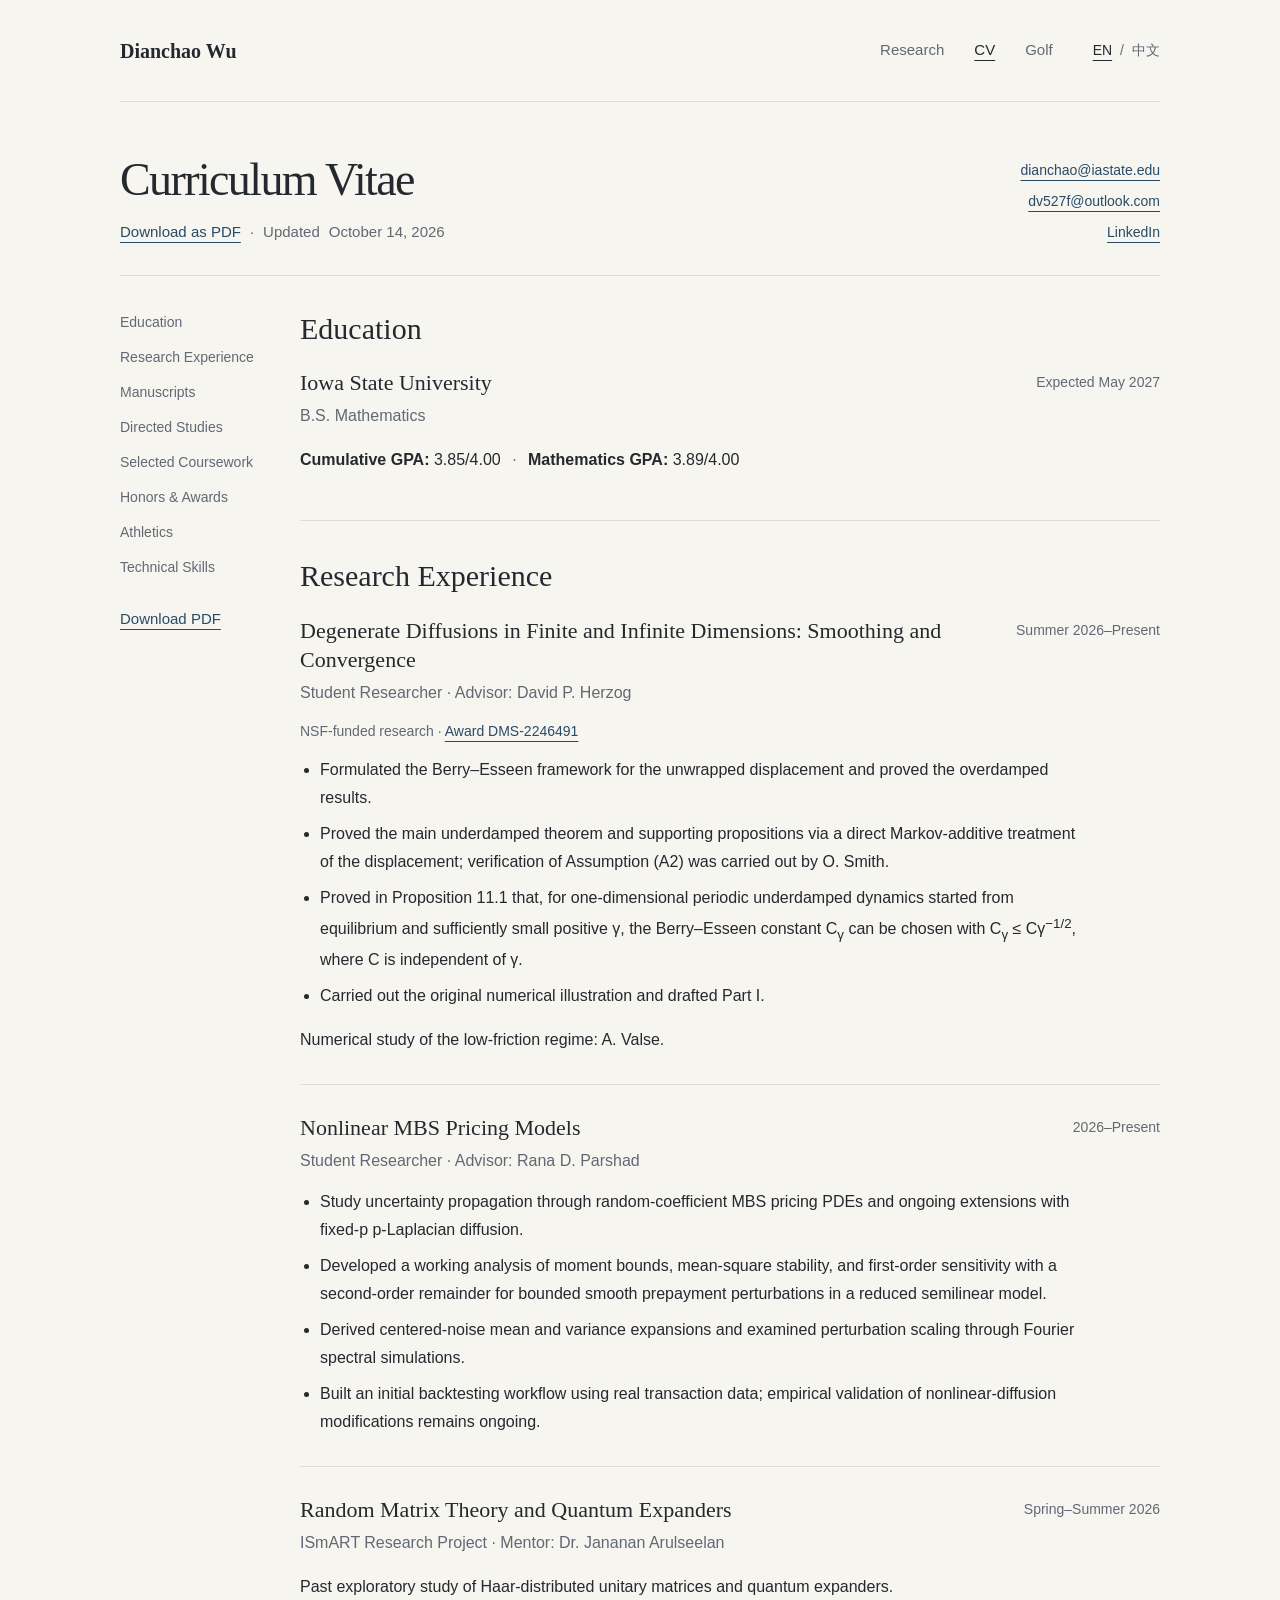
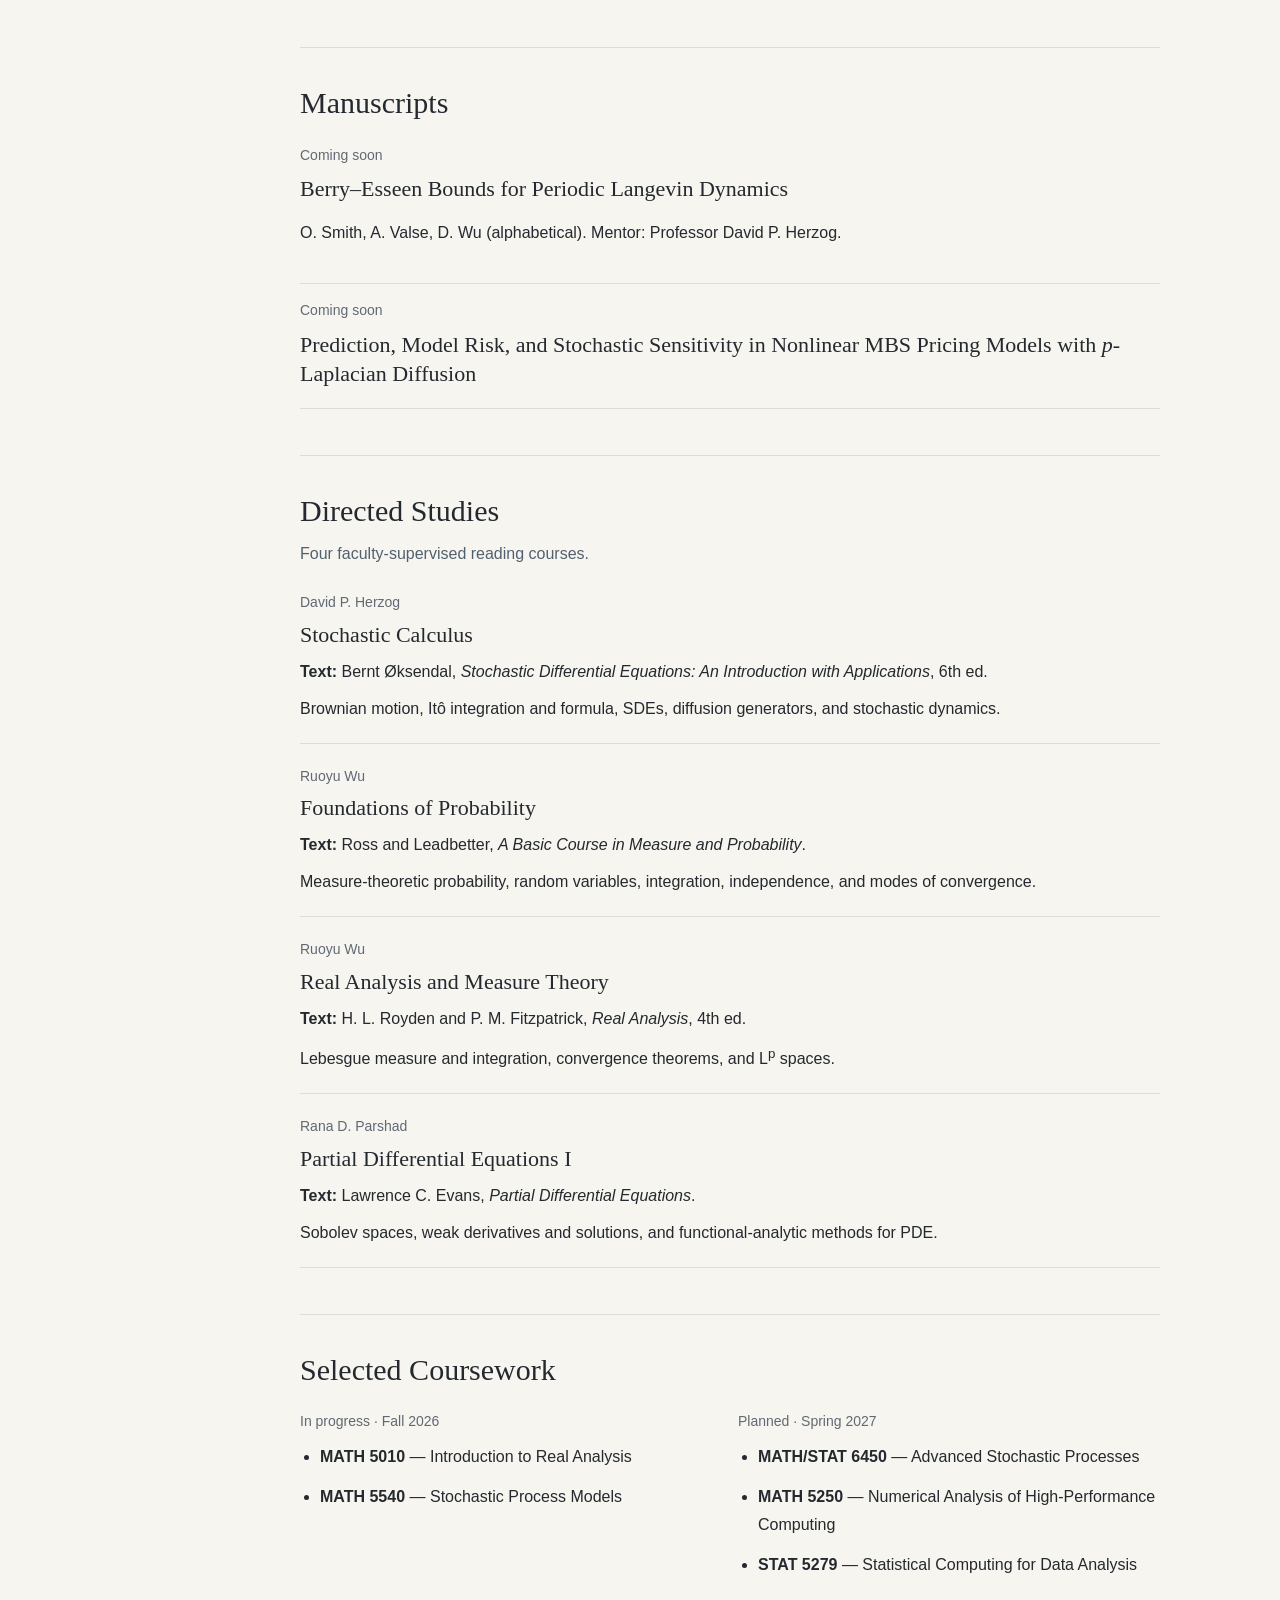
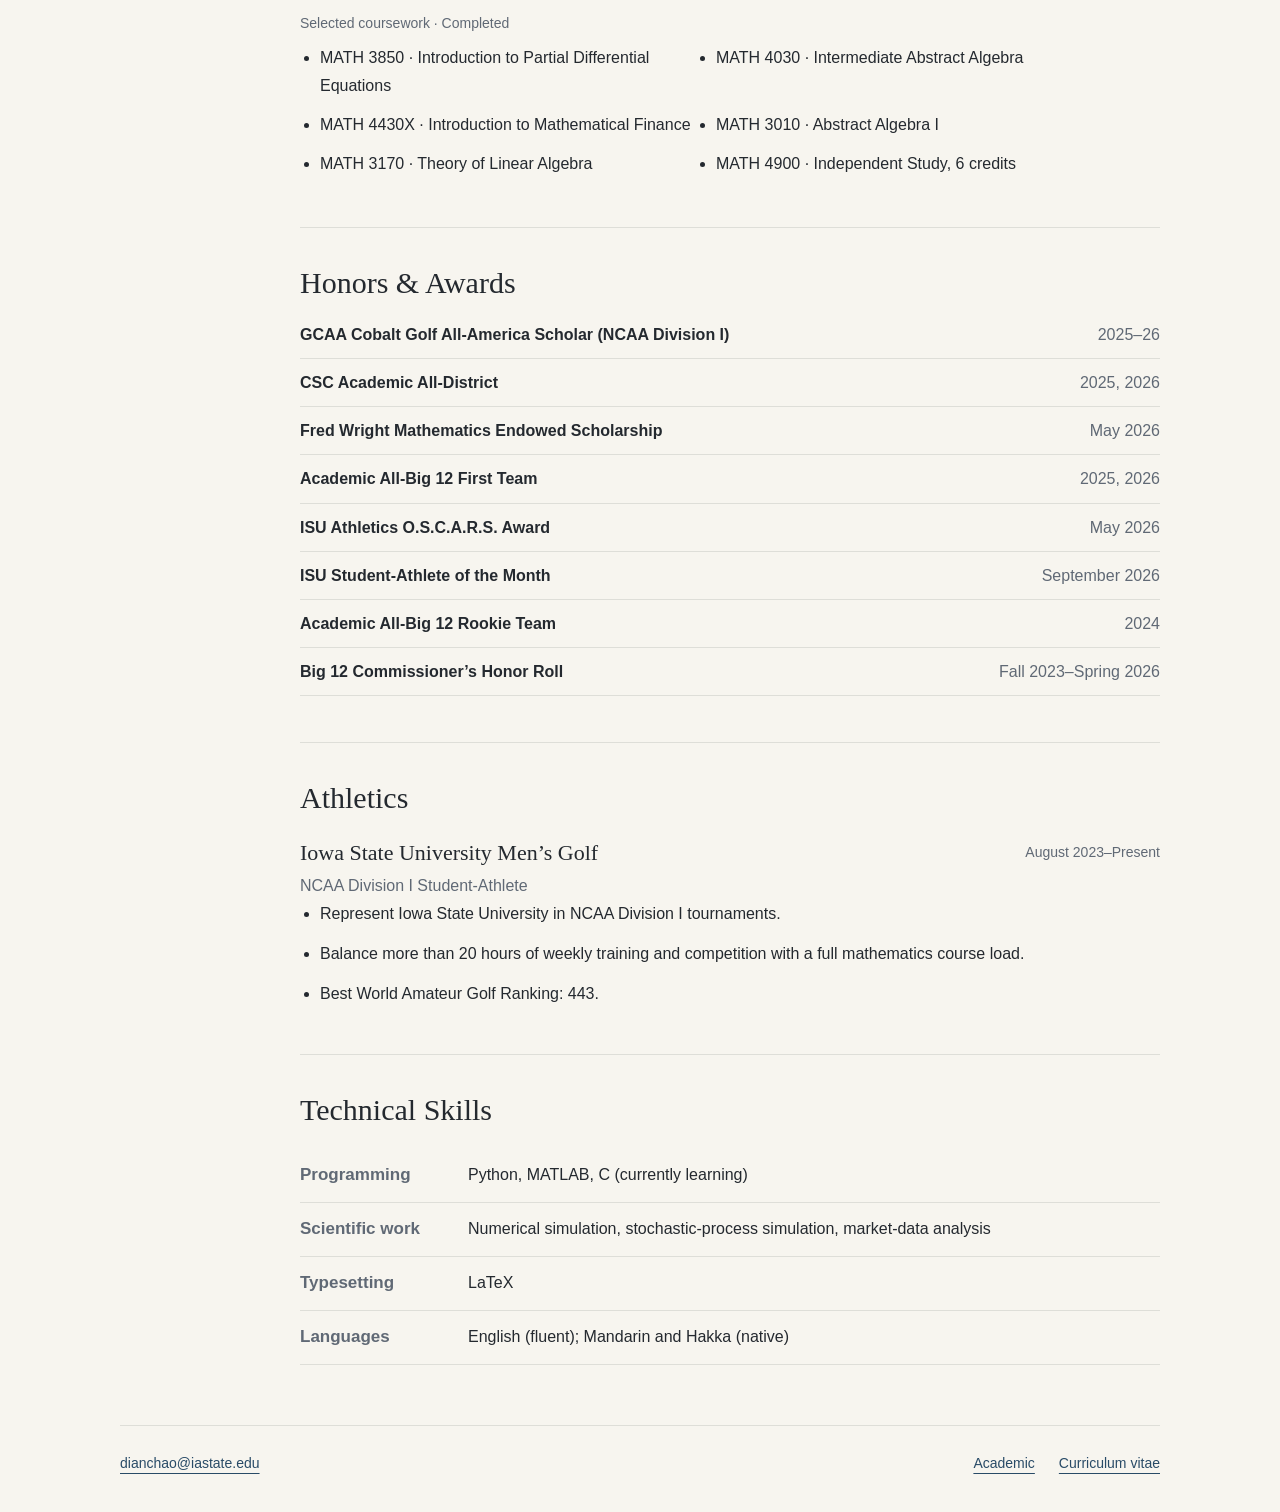
==== cv/index.html @ 8de1b90f "Update MBS project with random-PDE sensitivity analysis and scope" ====
<!DOCTYPE html>
<html lang="en">
<head>
    <meta charset="UTF-8">
    <meta name="viewport" content="width=device-width, initial-scale=1.0">
    <meta
        name="description"
        content="Curriculum vitae of Dianchao Wu, an Iowa State University mathematics student working in stochastic dynamics and mathematical finance."
    >
    <title>Curriculum Vitae | Dianchao Wu</title>
    <link rel="stylesheet" href="../style.css">
    <link rel="stylesheet" href="../language-switch.css?v=20260927-1">
    <link rel="stylesheet" href="../editorial.css?v=20261008-1">
    <script src="../language-switch.js" defer></script>
    <link rel="alternate" hreflang="en" href="./">
    <link rel="alternate" hreflang="zh-CN" href="../zh/cv/">
    <link rel="alternate" hreflang="x-default" href="./">
</head>

<body>

<header class="topbar">
    <div class="nav-container">
<div class="site-title"><a href="../index.html">Dianchao Wu</a></div>
        <nav class="nav" aria-label="Primary navigation">
            <a href="../research.html">Research</a>
            <a href="./" aria-current="page">CV</a>
            <a href="../golf.html">Golf</a>
        </nav>
        <nav class="language-switch" aria-label="Language selection">
            <a href="./" lang="en" hreflang="en" aria-current="true">EN</a>
            <span aria-hidden="true">/</span>
            <a href="../zh/cv/" lang="zh-CN" hreflang="zh-CN">中文</a>
        </nav>
    </div>
</header>

<main class="cv-page">
    <header class="cv-header">
        <div>
            <p class="eyebrow">Dianchao Wu</p>
            <h1>Curriculum Vitae</h1>
            <p class="cv-updated">
                <a href="../cv.pdf?v=20261014" target="_blank">Download as PDF</a>
                <span aria-hidden="true">·</span>
                Updated <time datetime="2026-10-14">October 14, 2026</time>
            </p>
        </div>
        <div class="cv-contact" aria-label="Contact information">
            <a href="mailto:dianchao@iastate.edu">dianchao@iastate.edu</a>
            <a href="mailto:dv527f@outlook.com">dv527f@outlook.com</a>
            <a href="https://www.linkedin.com/in/davidwu" target="_blank" rel="noopener noreferrer">LinkedIn</a>
        </div>
    </header>

    <div class="cv-layout">
        <aside class="cv-rail">
            <nav class="cv-toc" aria-label="Curriculum vitae sections">
                <a href="#education">Education</a>
                <a href="#research-experience">Research Experience</a>
                <a href="#manuscripts">Manuscripts</a>
                <a href="#directed-studies">Directed Studies</a>
                <a href="#coursework">Selected Coursework</a>
                <a href="#honors">Honors &amp; Awards</a>
                <a href="#athletics">Athletics</a>
                <a href="#technical-skills">Technical Skills</a>
            </nav>
            <a class="cv-download" href="../cv.pdf?v=20261014" target="_blank">Download PDF</a>
        </aside>

        <article class="cv-document">
            <section class="cv-section" id="education">
                <h2>Education</h2>
                <div class="cv-item-head">
                    <div>
                        <h3>Iowa State University</h3>
                        <p>B.S. Mathematics</p>
                    </div>
                    <p>Expected May 2027</p>
                </div>
                <p class="cv-gpa"><strong>Cumulative GPA:</strong> 3.85/4.00 <span>·</span> <strong>Mathematics GPA:</strong> 3.89/4.00</p>
            </section>


            <section class="cv-section" id="research-experience">
                <h2>Research Experience</h2>

                <article class="cv-entry">
                    <div class="cv-item-head">
                        <div>
                            <h3>Degenerate Diffusions in Finite and Infinite Dimensions: Smoothing and Convergence</h3>
                            <p>Student Researcher · Advisor: David P. Herzog</p>
                        </div>
                        <p>Summer 2026–Present</p>
                    </div>
                    <p class="cv-funding">
                        NSF-funded research ·
                        <a href="https://www.nsf.gov/awardsearch/showAward?AWD_ID=2246491" target="_blank" rel="noopener noreferrer">Award DMS-2246491</a>
                    </p>
                    <ul>
                        <li>Formulated the Berry–Esseen framework for the unwrapped displacement and proved the overdamped results.</li>
                        <li>Proved the main underdamped theorem and supporting propositions via a direct Markov-additive treatment of the displacement; verification of Assumption (A2) was carried out by O. Smith.</li>
                        <li>Proved in Proposition 11.1 that, for one-dimensional periodic underdamped dynamics started from equilibrium and sufficiently small positive γ, the Berry–Esseen constant C<sub>γ</sub> can be chosen with C<sub>γ</sub> ≤ Cγ<sup>−1/2</sup>, where C is independent of γ.</li>
                        <li>Carried out the original numerical illustration and drafted Part I.</li>
                    </ul>
                    <p>Numerical study of the low-friction regime: A. Valse.</p>
                </article>

                <article class="cv-entry">
                    <div class="cv-item-head">
                        <div>
                            <h3>Nonlinear MBS Pricing Models</h3>
                            <p>Student Researcher · Advisor: Rana D. Parshad</p>
                        </div>
                        <p>2026–Present</p>
                    </div>
                    <ul>
                        <li>Study uncertainty propagation through random-coefficient MBS pricing PDEs and ongoing extensions with fixed-p p-Laplacian diffusion.</li>
                        <li>Developed a working analysis of moment bounds, mean-square stability, and first-order sensitivity with a second-order remainder for bounded smooth prepayment perturbations in a reduced semilinear model.</li>
                        <li>Derived centered-noise mean and variance expansions and examined perturbation scaling through Fourier spectral simulations.</li>
                        <li>Built an initial backtesting workflow using real transaction data; empirical validation of nonlinear-diffusion modifications remains ongoing.</li>
                    </ul>
                </article>

                <article class="cv-entry">
                    <div class="cv-item-head">
                        <div>
                            <h3>Random Matrix Theory and Quantum Expanders</h3>
                            <p>ISmART Research Project · Mentor: Dr. Jananan Arulseelan</p>
                        </div>
                        <p>Spring–Summer 2026</p>
                    </div>
                    <p>Past exploratory study of Haar-distributed unitary matrices and quantum expanders.</p>
                </article>
            </section>

            <section class="cv-section" id="manuscripts">
                <h2>Manuscripts</h2>
                <div class="manuscript-list">
                    <article class="manuscript-entry">
                        <p class="manuscript-status">Coming soon</p>
                        <h3>Berry–Esseen Bounds for Periodic Langevin Dynamics</h3>
                        <p>O. Smith, A. Valse, D. Wu (alphabetical). Mentor: Professor David P. Herzog.</p>
                    </article>

                    <article class="manuscript-entry">
                        <p class="manuscript-status">Coming soon</p>
                        <h3>Prediction, Model Risk, and Stochastic Sensitivity in Nonlinear MBS Pricing Models with <i>p</i>-Laplacian Diffusion</h3>
                    </article>
                </div>
            </section>

            <section class="cv-section" id="directed-studies">
                <h2>Directed Studies</h2>
                <p class="cv-section-intro">Four faculty-supervised reading courses.</p>

                <div class="cv-study-grid">
                    <article class="cv-study-card">
                        <p class="cv-label">David P. Herzog</p>
                        <h3>Stochastic Calculus</h3>
                        <p><strong>Text:</strong> Bernt Øksendal, <em>Stochastic Differential Equations: An Introduction with Applications</em>, 6th ed.</p>
                        <p>Brownian motion, Itô integration and formula, SDEs, diffusion generators, and stochastic dynamics.</p>
                    </article>

                    <article class="cv-study-card">
                        <p class="cv-label">Ruoyu Wu</p>
                        <h3>Foundations of Probability</h3>
                        <p><strong>Text:</strong> Ross and Leadbetter, <em>A Basic Course in Measure and Probability</em>.</p>
                        <p>Measure-theoretic probability, random variables, integration, independence, and modes of convergence.</p>
                    </article>

                    <article class="cv-study-card">
                        <p class="cv-label">Ruoyu Wu</p>
                        <h3>Real Analysis and Measure Theory</h3>
                        <p><strong>Text:</strong> H. L. Royden and P. M. Fitzpatrick, <em>Real Analysis</em>, 4th ed.</p>
                        <p>Lebesgue measure and integration, convergence theorems, and L<sup>p</sup> spaces.</p>
                    </article>

                    <article class="cv-study-card">
                        <p class="cv-label">Rana D. Parshad</p>
                        <h3>Partial Differential Equations I</h3>
                        <p><strong>Text:</strong> Lawrence C. Evans, <em>Partial Differential Equations</em>.</p>
                        <p>Sobolev spaces, weak derivatives and solutions, and functional-analytic methods for PDE.</p>
                    </article>
                </div>
            </section>

            <section class="cv-section" id="coursework">
                <h2>Selected Coursework</h2>
                <div class="coursework-grid">
                    <section class="coursework-block">
                        <p class="cv-label">In progress · Fall 2026</p>
                        <ul>
                            <li><strong>MATH 5010</strong> — Introduction to Real Analysis</li>
                            <li><strong>MATH 5540</strong> — Stochastic Process Models</li>
                        </ul>
                    </section>

                    <section class="coursework-block">
                        <p class="cv-label">Planned · Spring 2027</p>
                        <ul>
                            <li><strong>MATH/STAT 6450</strong> — Advanced Stochastic Processes</li>
                            <li><strong>MATH 5250</strong> — Numerical Analysis of High-Performance Computing</li>
                            <li><strong>STAT 5279</strong> — Statistical Computing for Data Analysis</li>
                        </ul>
                    </section>
                </div>

                <section class="completed-coursework">
                    <p class="cv-label">Selected coursework · Completed</p>
                    <ul class="course-chip-list">
                        <li>MATH 3850 · Introduction to Partial Differential Equations</li>
                        <li>MATH 4030 · Intermediate Abstract Algebra</li>
                        <li>MATH 4430X · Introduction to Mathematical Finance</li>
                        <li>MATH 3010 · Abstract Algebra I</li>
                        <li>MATH 3170 · Theory of Linear Algebra</li>
                        <li>MATH 4900 · Independent Study, 6 credits</li>
                    </ul>
                </section>
            </section>


            <section class="cv-section" id="honors">
                <h2>Honors &amp; Awards</h2>
                <!-- Verified 2026-10-14 against ISU Athletics:
                     https://cyclones.com/news/2026/8/3/mens-golf-four-cyclones-earn-gcaa-cobalt-golf-all-america-scholar-honors
                     https://cyclones.com/news/2026/10/9/academic-services-september-student-athletes-of-the-month-announced
                     https://cyclones.com/sports/golf/roster/dianchao-wu/15536
                     https://cyclones.com/news/2026/6/30/academic-services-big-12-announces-spring-academic-honors
                     The former Spring 2026 All-Academic Team entry is consolidated below. -->
                <div class="cv-honor-list">
                    <div><strong>GCAA Cobalt Golf All-America Scholar (NCAA Division I)</strong><span>2025–26</span></div>
                    <div><strong>CSC Academic All-District</strong><span>2025, 2026</span></div>
                    <div><strong>Fred Wright Mathematics Endowed Scholarship</strong><span>May 2026</span></div>
                    <div><strong>Academic All-Big 12 First Team</strong><span>2025, 2026</span></div>
                    <div><strong>ISU Athletics O.S.C.A.R.S. Award</strong><span>May 2026</span></div>
                    <div><strong>ISU Student-Athlete of the Month</strong><span>September 2026</span></div>
                    <div><strong>Academic All-Big 12 Rookie Team</strong><span>2024</span></div>
                    <div><strong>Big 12 Commissioner’s Honor Roll</strong><span>Fall 2023–Spring 2026</span></div>
                </div>
            </section>

            <section class="cv-section" id="athletics">
                <h2>Athletics</h2>
                <div class="cv-item-head">
                    <div>
                        <h3>Iowa State University Men’s Golf</h3>
                        <p>NCAA Division I Student-Athlete</p>
                    </div>
                    <p>August 2023–Present</p>
                </div>
                <ul>
                    <li>Represent Iowa State University in NCAA Division I tournaments.</li>
                    <li>Balance more than 20 hours of weekly training and competition with a full mathematics course load.</li>
                    <li>Best World Amateur Golf Ranking: 443.</li>
                </ul>
            </section>

            <section class="cv-section" id="technical-skills">
                <h2>Technical Skills</h2>
                <dl class="skills-list">
                    <div><dt>Programming</dt><dd>Python, MATLAB, C (currently learning)</dd></div>
                    <div><dt>Scientific work</dt><dd>Numerical simulation, stochastic-process simulation, market-data analysis</dd></div>
                    <div><dt>Typesetting</dt><dd>LaTeX</dd></div>
                    <div><dt>Languages</dt><dd>English (fluent); Mandarin and Hakka (native)</dd></div>
                </dl>
            </section>
        </article>
    </div>
</main>


<footer class="site-footer">
    <a href="mailto:dianchao@iastate.edu">dianchao@iastate.edu</a>
    <nav aria-label="More information">
        <a href="../academic.html">Academic</a>
        <a href="./">Curriculum vitae</a>
    </nav>
</footer>

</body>
</html>
---- style.css ----
* {
    box-sizing: border-box;
}


:root {
    --bg: #eef2f5;
    --panel: #ffffff;
    --ink: #25313d;
    --muted: #64727f;
    --line: #d9e0e7;
    --nav: #24384a;
    --nav-soft: #d9e6ef;
    --accent: #8a5a2b;
    --accent-soft: #f3e6d6;
    --shadow: 0 18px 45px rgba(42, 55, 68, 0.12);
}

body {
    margin: 0;
    font-family: Georgia, "Times New Roman", serif;
    background:
        linear-gradient(180deg, #f8fafb 0%, var(--bg) 42%, #e7edf1 100%);
    color: var(--ink);
}

.topbar {
    position: sticky;
    top: 0;
    z-index: 10;
    background: rgba(36, 56, 74, 0.96);
    color: white;
    border-bottom: 1px solid rgba(255, 255, 255, 0.12);
    box-shadow: 0 10px 28px rgba(20, 30, 40, 0.16);
    backdrop-filter: blur(8px);
}

.nav-container {
    width: min(1120px, calc(100% - 40px));
    min-height: 72px;
    margin: 0 auto;
    display: flex;
    justify-content: space-between;
    align-items: center;
    gap: 28px;
}

.site-title {
    font-size: 30px;
    font-weight: 700;
    line-height: 1;
    white-space: nowrap;
}

.nav {
    display: flex;
    align-items: center;
    justify-content: flex-end;
    gap: 6px;
    flex-wrap: wrap;
}

.nav a {
    color: var(--nav-soft);
    text-decoration: none;
    padding: 9px 12px;
    border-radius: 6px;
    font-size: 17px;
    line-height: 1;
    transition: background 160ms ease, color 160ms ease;
}

.nav a:hover,
.nav a:focus-visible,
.nav a[aria-current="page"] {
    color: white;
    background: rgba(255, 255, 255, 0.12);
    outline: none;
}

.home-page {
    width: min(1120px, calc(100% - 40px));
    margin: 0 auto 80px;
}

.home-hero {
    min-height: 560px;
    display: grid;
    grid-template-columns: minmax(0, 1fr) minmax(260px, 340px);
    gap: clamp(42px, 7vw, 88px);
    align-items: center;
    padding: 88px 7%;
    border-bottom: 1px solid var(--line);
}

.home-hero-copy {
    min-width: 0;
}

.home-portrait {
    position: relative;
    margin: 0;
}

.home-portrait::before {
    position: absolute;
    top: 18px;
    right: -18px;
    bottom: -18px;
    left: 18px;
    z-index: -1;
    border: 1px solid #b8c6d0;
    border-radius: 8px;
    content: "";
}

.home-portrait img {
    display: block;
    width: 100%;
    height: 460px;
    object-fit: cover;
    object-position: center top;
    border-radius: 8px;
    box-shadow: var(--shadow);
}

.home-affiliation {
    margin: 0 0 22px;
    color: var(--accent);
    font-size: 18px;
    font-weight: 700;
    letter-spacing: 0.04em;
}

.home-hero h1 {
    max-width: 850px;
    margin: 0;
    color: #1e2e3b;
    font-size: clamp(58px, 8vw, 92px);
    font-weight: 600;
    letter-spacing: -0.04em;
    line-height: 0.98;
}

.home-fields {
    display: flex;
    flex-wrap: wrap;
    gap: 8px 13px;
    margin: 30px 0 0;
    color: #294d68;
    font-size: clamp(20px, 2.5vw, 27px);
    font-weight: 700;
    line-height: 1.35;
}

.home-fields span {
    color: #ae8359;
}

.home-introduction {
    max-width: 760px;
    margin: 25px 0 0;
    color: #4d5d6b;
    font-size: 21px;
    line-height: 1.62;
}

.home-actions {
    display: flex;
    flex-wrap: wrap;
    gap: 10px;
    margin-top: 34px;
}

.home-actions a {
    min-width: 112px;
    padding: 12px 20px;
    border: 1px solid #9eb2c2;
    border-radius: 6px;
    color: #173f5f;
    font-size: 17px;
    font-weight: 700;
    text-align: center;
    text-decoration: none;
    transition: background 160ms ease, color 160ms ease, border-color 160ms ease;
}

.home-actions a:first-child,
.home-actions a:hover,
.home-actions a:focus-visible {
    border-color: var(--nav);
    background: var(--nav);
    color: white;
    outline: none;
}

.home-section {
    padding: 70px 7%;
}

.home-section-heading {
    display: grid;
    grid-template-columns: minmax(150px, 0.34fr) minmax(0, 1fr);
    gap: 28px;
    align-items: end;
    margin-bottom: 28px;
}

.home-section .eyebrow {
    margin: 0 0 6px;
}

.home-section h2 {
    margin: 0;
    color: #233746;
    font-size: clamp(34px, 5vw, 48px);
    line-height: 1.08;
}

.home-research-list {
    border-top: 1px solid #bac6cf;
}

.home-research-list a {
    display: grid;
    grid-template-columns: 44px minmax(0, 1fr) 34px;
    gap: 20px;
    align-items: center;
    padding: 28px 4px;
    border-bottom: 1px solid #bac6cf;
    color: #243847;
    text-decoration: none;
    transition: color 160ms ease, padding 160ms ease;
}

.home-research-list a:hover,
.home-research-list a:focus-visible {
    padding-left: 12px;
    color: #0c5798;
    outline: none;
}

.home-research-list a > span:first-child {
    color: var(--accent);
    font-size: 14px;
    font-weight: 700;
}

.home-research-list strong {
    font-size: clamp(20px, 2.5vw, 27px);
    line-height: 1.35;
}

.home-arrow {
    font-size: 24px;
    text-align: right;
}

.home-beyond {
    padding-top: 34px;
}

.home-beyond > h2 {
    margin-bottom: 24px;
    font-size: 30px;
}

.golf-banner {
    display: flex;
    justify-content: space-between;
    align-items: center;
    gap: 40px;
    padding: 35px 38px;
    border-radius: 8px;
    background: linear-gradient(120deg, #24384a 0%, #315b76 100%);
    color: white;
    box-shadow: var(--shadow);
}

.golf-banner h3 {
    margin: 0 0 10px;
    color: white;
    font-size: 24px;
    line-height: 1.3;
}

.golf-banner p {
    max-width: 720px;
    margin: 0;
    color: #d9e6ef;
    font-size: 18px;
    line-height: 1.55;
}

.golf-banner > a {
    flex: 0 0 auto;
    padding: 11px 16px;
    border: 1px solid rgba(255, 255, 255, 0.48);
    border-radius: 6px;
    color: white;
    font-size: 17px;
    font-weight: 700;
    text-decoration: none;
}

.golf-banner > a:hover,
.golf-banner > a:focus-visible {
    border-color: white;
    background: white;
    color: var(--nav);
    outline: none;
}

.page {
    width: min(1120px, calc(100% - 40px));
    margin: 56px auto 72px;
    display: grid;
    grid-template-columns: 280px minmax(0, 1fr);
    gap: 48px;
    align-items: start;
}

.sidebar {
    position: sticky;
    top: 104px;
    text-align: center;
    padding: 24px 22px 26px;
    background: rgba(255, 255, 255, 0.82);
    border: 1px solid var(--line);
    border-radius: 8px;
    box-shadow: var(--shadow);
}

.profile-img {
    width: 100%;
    max-width: 220px;
    aspect-ratio: 4 / 5;
    object-fit: cover;
    border-radius: 8px;
    border: 1px solid rgba(37, 49, 61, 0.1);
    box-shadow: 0 14px 30px rgba(37, 49, 61, 0.14);
}

.sidebar h1 {
    font-size: 31px;
    line-height: 1.1;
    margin: 22px 0 8px;
}

.sidebar .subtitle {
    font-size: 19px;
    color: var(--accent);
    margin: 8px 0 14px;
}

.sidebar .institution {
    font-size: 18px;
    line-height: 1.35;
    color: var(--muted);
    margin-top: 8px;
}

.content {
    min-width: 0;
    padding: 44px 52px 52px;
    background: var(--panel);
    border: 1px solid var(--line);
    border-radius: 8px;
    box-shadow: var(--shadow);
}

.content h1 {
    font-size: 46px;
    font-weight: 500;
    line-height: 1.08;
    margin: 0 0 24px;
    color: #1f2d38;
}

.content h2 {
    font-size: 28px;
    font-weight: 600;
    line-height: 1.2;
    margin: 42px 0 14px;
    color: #263847;
}

.content h3 {
    font-size: 23px;
    font-weight: 600;
    line-height: 1.25;
    margin: 30px 0 12px;
}

.content p,
.section-intro {
    max-width: 760px;
    font-size: 20px;
    line-height: 1.68;
    margin: 0 0 20px;
}

.content a {
    color: #0c5798;
    text-decoration-thickness: 1px;
    text-underline-offset: 3px;
}

.content a:hover {
    color: #063e70;
}

.button-row {
    display: flex;
    flex-wrap: wrap;
    gap: 12px;
    margin: 28px 0 4px;
}

.button-row a {
    display: inline-flex;
    align-items: center;
    min-height: 42px;
    padding: 9px 14px;
    border: 1px solid #b8c7d3;
    border-radius: 6px;
    background: #f9fbfc;
    color: #163f66;
    font-size: 17px;
    text-decoration: none;
    box-shadow: 0 6px 16px rgba(38, 56, 71, 0.08);
}

.button-row a:hover {
    background: #eef6fb;
    text-decoration: none;
}

.two-column {
    display: grid;
    grid-template-columns: minmax(0, 1fr) minmax(220px, 0.75fr);
    gap: 34px;
    margin-top: 38px;
    padding-top: 26px;
    border-top: 1px solid var(--line);
}

ul {
    max-width: 790px;
    padding-left: 24px;
    font-size: 19px;
    line-height: 1.6;
}

li {
    margin-bottom: 12px;
}

.content > ul > li {
    padding-left: 4px;
}

.small {
    font-size: 16px;
    color: var(--muted);
}

.note-category {
    width: fit-content;
    max-width: 100%;
    margin: 30px 0 10px;
    padding: 6px 10px;
    border-radius: 6px;
    background: var(--accent-soft);
    color: #71451f;
    font-size: 18px;
    font-weight: 700;
    line-height: 1.35;
}

.advisor-list,
.notes-list,
.course-list {
    margin-top: 8px;
    margin-bottom: 28px;
    padding-left: 24px;
}

.advisor-list li,
.notes-list li,
.course-list li {
    font-size: 18px;
    line-height: 1.58;
    margin-bottom: 10px;
}

.notes-list a {
    margin-left: 6px;
    white-space: nowrap;
}

.academic-profile h2 {
    padding-top: 8px;
    border-top: 1px solid var(--line);
}

.academic-profile h2:first-of-type {
    border-top: 0;
    padding-top: 0;
}

.profile-card,
.note-group {
    padding: 22px;
    border: 1px solid var(--line);
    border-radius: 8px;
    background: #fbfcfd;
}

.feature-card {
    border-color: #ccb79d;
    background: #fffaf4;
}

.card-grid {
    display: grid;
    grid-template-columns: repeat(2, minmax(0, 1fr));
    gap: 18px;
    margin-top: 18px;
}

.single-card {
    grid-template-columns: 1fr;
}

.notes-section {
    display: grid;
    gap: 18px;
}

.eyebrow {
    margin: 0 0 8px;
    color: var(--accent);
    font-size: 15px;
    font-weight: 700;
    letter-spacing: 0;
    text-transform: uppercase;
}

.profile-card h3,
.note-group h3 {
    margin-top: 0;
}

.note-entry {
    margin-top: 16px;
    padding-top: 16px;
    border-top: 1px solid var(--line);
}

.note-entry h4 {
    margin: 0 0 8px;
    color: #263847;
    font-size: 19px;
    line-height: 1.35;
}

.note-entry p,
.profile-card p,
.note-group p,
.placeholder-text {
    font-size: 17px;
    line-height: 1.58;
}

.note-link {
    display: inline-flex;
    align-items: center;
    min-height: 34px;
    margin-top: 2px;
    padding: 6px 12px;
    border: 1px solid #b8c7d3;
    border-radius: 6px;
    background: white;
    color: #163f66;
    font-size: 15px;
    font-weight: 700;
    text-decoration: none;
}

.note-link:hover {
    background: #eef6fb;
    text-decoration: none;
}

.link-list {
    display: flex;
    flex-wrap: wrap;
    gap: 10px;
    margin-top: 18px;
}

.link-list span,
.placeholder-text {
    color: var(--muted);
}

.link-list span {
    padding: 7px 10px;
    border: 1px dashed #c4ccd4;
    border-radius: 6px;
    background: rgba(255, 255, 255, 0.72);
    font-size: 15px;
}

.project-background {
    color: var(--muted);
    font-size: 16px;
}

.project-links a {
    display: inline-flex;
    align-items: center;
    min-height: 38px;
    padding: 7px 12px;
    border: 1px solid #b8c7d3;
    border-radius: 6px;
    background: white;
    color: #163f66;
    font-size: 15px;
    font-weight: 700;
    text-decoration: none;
}

.project-links a:hover {
    background: #eef6fb;
    text-decoration: none;
}

.research-figure {
    display: block;
    width: 100%;
    margin-top: 20px;
    border: 1px solid var(--line);
    border-radius: 8px;
    background: white;
}

.preparation-list li {
    margin-bottom: 10px;
}

.independent-study-intro {
    max-width: 760px;
    margin-bottom: 18px;
}

.study-grid {
    margin-top: 0;
}

.study-card {
    display: flex;
    flex-direction: column;
    border-top: 4px solid #294d68;
    box-shadow: 0 8px 22px rgba(42, 55, 68, 0.06);
}

.study-card h3 {
    min-height: 2.7em;
    margin-bottom: 14px;
}

.study-details {
    margin: 0;
}

.study-details > div {
    padding: 10px 0;
    border-top: 1px solid var(--line);
}

.study-details dt {
    margin-bottom: 3px;
    color: var(--muted);
    font-size: 13px;
    font-weight: 700;
    letter-spacing: 0.08em;
    text-transform: uppercase;
}

.study-details dd {
    margin: 0;
    color: var(--text);
    font-size: 16px;
    line-height: 1.5;
}

.study-focus {
    margin: 14px 0 0;
}

.credential-card {
    overflow: hidden;
    margin: 30px 0 8px;
    border: 1px solid #ccb79d;
    border-radius: 8px;
    background: #fffaf4;
    box-shadow: 0 12px 28px rgba(42, 55, 68, 0.1);
}

.credential-image-link {
    display: block;
    background: #1d2125;
}

.credential-image {
    display: block;
    width: 100%;
    height: auto;
}

.credential-card figcaption {
    display: grid;
    gap: 5px;
    padding: 20px 22px 22px;
    color: var(--muted);
    font-size: 16px;
    line-height: 1.45;
}

.credential-card figcaption strong {
    color: var(--ink);
    font-size: 21px;
}

.credential-label {
    color: var(--accent);
    font-size: 14px;
    font-weight: 700;
    letter-spacing: 0.04em;
    text-transform: uppercase;
}

.credential-link {
    width: fit-content;
    margin-top: 7px;
    font-weight: 700;
}

.research-page {
    grid-template-columns: 250px minmax(0, 1fr);
    gap: 36px;
    width: min(1240px, calc(100% - 40px));
}

.research-content {
    padding: 0;
    overflow: hidden;
}

.research-sidebar {
    padding-bottom: 20px;
}

.research-jump {
    display: grid;
    gap: 8px;
    margin-top: 24px;
    padding-top: 20px;
    border-top: 1px solid var(--line);
    text-align: left;
}

.research-jump a {
    display: grid;
    grid-template-columns: 30px 1fr;
    gap: 8px;
    align-items: center;
    padding: 9px 10px;
    border-radius: 6px;
    color: #29455d;
    font-size: 15px;
    line-height: 1.3;
    text-decoration: none;
}

.research-jump a:hover,
.research-jump a:focus-visible {
    background: #eef4f8;
    outline: none;
}

.research-jump span {
    color: var(--accent);
    font-size: 13px;
    font-weight: 700;
}

.research-hero {
    padding: 52px 56px 48px;
    background: linear-gradient(135deg, #1e3346 0%, #294a63 62%, #34566d 100%);
    color: white;
}

.research-hero .eyebrow {
    color: #e7c79f;
}

.research-hero h1 {
    color: white;
    font-size: clamp(42px, 7vw, 68px);
    margin-bottom: 18px;
}

.research-lead {
    max-width: 820px;
    color: #edf3f7;
    font-size: 21px;
    line-height: 1.65;
}

.research-project {
    padding: 54px 56px 60px;
    scroll-margin-top: 100px;
}

.research-project + .research-project {
    border-top: 1px solid var(--line);
    background: #f8fafb;
}

.project-heading {
    display: flex;
    justify-content: space-between;
    align-items: flex-start;
    gap: 24px;
}

.project-heading h2 {
    max-width: 770px;
    margin: 5px 0 0;
    font-size: clamp(30px, 4vw, 42px);
    line-height: 1.13;
}

.project-number {
    margin: 0;
    color: var(--accent);
    font-size: 14px;
    font-weight: 700;
    letter-spacing: 0.08em;
    text-transform: uppercase;
}

.status-badge {
    flex: 0 0 auto;
    padding: 7px 10px;
    border: 1px solid #b9cbd8;
    border-radius: 999px;
    background: #edf5fa;
    color: #294b65;
    font-size: 13px;
    font-weight: 700;
    white-space: nowrap;
}

.status-ongoing {
    border-color: #d8c09f;
    background: #fff6e8;
    color: #755020;
}

.project-summary {
    max-width: 850px;
    margin: 24px 0 0;
    color: #425363;
    font-size: 21px;
    line-height: 1.66;
}

.project-funding {
    width: fit-content;
    margin: 20px 0 0 !important;
    padding: 8px 11px;
    border-radius: 6px;
    background: var(--accent-soft);
    color: #71451f;
    font-size: 15px !important;
    font-weight: 700;
    line-height: 1.4 !important;
}

.result-panel,
.finding-panel {
    margin: 36px 0;
    padding: 28px 30px;
    border-left: 5px solid var(--accent);
    border-radius: 0 8px 8px 0;
    background: #fff8ef;
}

.result-panel h3,
.finding-panel h3 {
    margin-top: 5px;
    font-size: 27px;
}

.result-panel p,
.finding-panel p {
    font-size: 18px;
    line-height: 1.62;
}

.result-label,
.work-index {
    margin: 0 0 6px;
    color: var(--accent);
    font-size: 13px !important;
    font-weight: 700;
    letter-spacing: 0.07em;
    text-transform: uppercase;
}

.display-equation {
    display: block;
    overflow-x: auto;
    margin: 21px 0 24px;
    color: #182b3a;
    font-family: "Times New Roman", serif;
    font-size: clamp(21px, 3.5vw, 31px);
    line-height: 1.3;
}

.display-equation math {
    margin: 0 auto;
    font-size: 1em;
}

.equation-equivalence {
    margin: -4px 0 24px;
    color: #263d4f;
    font-family: "Times New Roman", serif;
    font-size: 19px;
    font-style: italic;
    text-align: center;
}

.equation-equivalence math {
    margin-left: 0.3em;
    font-size: 1.08em;
}

.fraction {
    display: inline-grid;
    min-width: 86px;
    text-align: center;
}

.fraction span:first-child {
    border-bottom: 1px solid currentColor;
}

.fraction span:last-child {
    padding-top: 2px;
}

.equation-bound {
    display: inline-flex;
    align-items: center;
    gap: 10px;
}

.method-steps {
    display: grid;
    grid-template-columns: repeat(2, minmax(0, 1fr));
    gap: 14px;
    max-width: none;
    margin: 18px 0 38px;
    padding: 0;
    list-style: none;
}

.method-steps li {
    display: grid;
    grid-template-columns: 38px 1fr;
    gap: 12px;
    margin: 0;
    padding: 18px;
    border: 1px solid var(--line);
    border-radius: 8px;
    background: #fbfcfd;
    font-size: 16px;
    line-height: 1.52;
}

.method-steps li > span,
.stage-number {
    color: var(--accent);
    font-size: 14px;
    font-weight: 700;
}

.method-steps strong {
    display: block;
    margin-bottom: 4px;
    color: #21384b;
}

.project-columns {
    display: grid;
    grid-template-columns: minmax(0, 1fr) minmax(280px, 0.8fr);
    gap: 28px;
    align-items: start;
}

.compact-list {
    padding-left: 20px;
    font-size: 17px;
    line-height: 1.56;
}

.compact-list li {
    margin-bottom: 8px;
}

.project-meta {
    padding: 22px;
    border: 1px solid var(--line);
    border-radius: 8px;
    background: #f8fafb;
}

.project-meta h3 {
    margin-top: 0;
}

.project-meta dl,
.project-meta dd {
    margin: 0;
}

.project-meta dl > div {
    padding: 12px 0;
    border-top: 1px solid var(--line);
}

.project-meta dl > div:first-child {
    padding-top: 0;
    border-top: 0;
}

.project-meta dt {
    margin-bottom: 4px;
    color: var(--accent);
    font-size: 13px;
    font-weight: 700;
    text-transform: uppercase;
}

.project-meta dd {
    color: #4e5e6c;
    font-size: 16px;
    line-height: 1.5;
}

.research-question {
    margin: 34px 0 36px;
    padding: 24px 28px;
    border: 1px solid #b9cbd8;
    border-radius: 8px;
    background: #edf5fa;
}

.research-question p {
    margin: 0;
    color: #213e55;
    font-size: clamp(22px, 3vw, 29px);
    font-style: italic;
    line-height: 1.45;
}

.work-grid {
    display: grid;
    grid-template-columns: repeat(2, minmax(0, 1fr));
    gap: 18px;
    margin: 28px 0;
}

.work-card {
    padding: 24px;
    border: 1px solid var(--line);
    border-radius: 8px;
    background: white;
}

.work-card h3 {
    margin-top: 8px;
}

.work-card p {
    font-size: 17px;
    line-height: 1.58;
}

.finding-panel {
    border-left-color: #526f84;
    background: #eef4f7;
}

.finding-panel .result-label {
    color: #36586f;
}

.next-stage-grid {
    display: grid;
    grid-template-columns: repeat(3, minmax(0, 1fr));
    gap: 14px;
    margin: 20px 0 28px;
}

.next-stage-grid section {
    padding: 20px;
    border-top: 3px solid var(--accent);
    background: white;
    box-shadow: 0 8px 20px rgba(42, 55, 68, 0.08);
}

.next-stage-grid h4 {
    margin: 8px 0 9px;
    color: #263847;
    font-size: 19px;
}

.next-stage-grid p {
    margin: 0;
    color: #536270;
    font-size: 16px;
    line-height: 1.53;
}

.finance-note {
    max-width: none;
    margin-top: 34px;
    padding: 20px 22px;
    border: 1px solid #d9c4a8;
    border-radius: 8px;
    background: #fffaf4;
    font-size: 17px;
}

.research-contact {
    padding: 46px 56px 52px;
    border-top: 1px solid var(--line);
    background: white;
}

.research-contact h2 {
    margin-top: 6px;
}

.research-foundation-note {
    margin: 24px 0 30px;
    padding: 18px 20px;
    border-left: 4px solid #526f84;
    background: #eef4f7;
    color: #3f5261;
    font-size: 17px;
    line-height: 1.6;
}

.random-matrix-meta {
    margin-top: 24px;
    padding: 24px;
    border: 1px solid var(--line);
    border-radius: 8px;
    background: #f8fafb;
}

.cv-page {
    width: min(1120px, calc(100% - 40px));
    margin: 56px auto 80px;
}

.cv-header {
    display: flex;
    align-items: flex-end;
    justify-content: space-between;
    gap: 32px;
    padding: 38px 44px;
    border-radius: 10px;
    background: linear-gradient(135deg, #24384a 0%, #315b76 100%);
    color: white;
    box-shadow: var(--shadow);
}

.cv-header .eyebrow {
    color: #f0c48b;
}

.cv-header h1 {
    margin: 0;
    color: white;
    font-size: 50px;
    line-height: 1.05;
}

.cv-updated {
    display: flex;
    flex-wrap: wrap;
    gap: 9px;
    margin: 15px 0 0;
    color: #d9e6ef;
    font-size: 17px;
}

.cv-header a {
    color: white;
    font-weight: 700;
}

.cv-contact {
    display: grid;
    gap: 7px;
    justify-items: end;
    font-size: 16px;
}

.cv-layout {
    display: grid;
    grid-template-columns: 220px minmax(0, 1fr);
    gap: 24px;
    margin-top: 24px;
    align-items: start;
}

.cv-rail {
    position: sticky;
    top: 96px;
}

.cv-toc {
    display: grid;
    overflow: hidden;
    border: 1px solid var(--line);
    border-radius: 9px;
    background: white;
    box-shadow: 0 10px 26px rgba(42, 55, 68, 0.08);
}

.cv-toc a {
    padding: 13px 16px;
    border-bottom: 1px solid var(--line);
    color: #294d68;
    font-size: 15px;
    font-weight: 700;
    line-height: 1.25;
    text-decoration: none;
}

.cv-toc a:last-child {
    border-bottom: 0;
}

.cv-toc a:hover,
.cv-toc a:focus-visible {
    background: #eef4f7;
    outline: none;
}

.cv-download {
    display: block;
    margin-top: 14px;
    padding: 12px 16px;
    border-radius: 8px;
    background: var(--accent);
    color: white;
    font-size: 15px;
    font-weight: 700;
    text-align: center;
    text-decoration: none;
}

.cv-download:hover {
    background: #734820;
    text-decoration: none;
}

.cv-document {
    padding: 44px 48px 54px;
    border: 1px solid var(--line);
    border-radius: 10px;
    background: white;
    box-shadow: var(--shadow);
}

.cv-section {
    scroll-margin-top: 104px;
}

.cv-section + .cv-section {
    margin-top: 46px;
    padding-top: 38px;
    border-top: 1px solid var(--line);
}

.cv-section h2 {
    margin: 0 0 24px;
    color: #253746;
    font-size: 30px;
    line-height: 1.15;
}

.cv-section h3 {
    margin: 0;
    color: #263847;
    font-size: 21px;
    line-height: 1.32;
}

.cv-section p,
.cv-section li,
.cv-section dd {
    font-size: 16px;
    line-height: 1.55;
}

.cv-item-head {
    display: flex;
    align-items: flex-start;
    justify-content: space-between;
    gap: 24px;
}

.cv-item-head p {
    margin: 5px 0 0;
    color: var(--muted);
}

.cv-item-head > p {
    flex: 0 0 auto;
    margin-top: 2px;
    color: #475867;
    font-weight: 700;
    text-align: right;
}

.cv-gpa {
    margin: 16px 0 24px;
    padding: 13px 16px;
    border-left: 4px solid var(--accent);
    background: #fffaf4;
}

.cv-gpa span {
    margin: 0 7px;
    color: #ac8d6e;
}

.coursework-grid {
    display: grid;
    grid-template-columns: repeat(2, minmax(0, 1fr));
    gap: 16px;
}

.coursework-block {
    padding: 18px 20px;
    border: 1px solid var(--line);
    border-radius: 8px;
    background: #f8fafb;
}

.cv-label {
    margin: 0 0 9px;
    color: var(--accent);
    font-size: 14px !important;
    font-weight: 700;
    letter-spacing: 0.06em;
    text-transform: uppercase;
}

.coursework-block ul,
.completed-coursework ul,
.cv-entry ul,
.cv-section > ul {
    margin: 0;
    padding-left: 20px;
}

.completed-coursework {
    margin-top: 20px;
}

.course-chip-list {
    display: grid;
    grid-template-columns: repeat(2, minmax(0, 1fr));
    gap: 8px 22px;
}

.course-chip-list li {
    margin-bottom: 3px;
}

.cv-entry + .cv-entry {
    margin-top: 30px;
    padding-top: 28px;
    border-top: 1px solid var(--line);
}

.cv-entry ul {
    margin-top: 13px;
}

.cv-entry li {
    margin-bottom: 8px;
}

.cv-funding {
    width: fit-content;
    margin: 12px 0 0;
    padding: 7px 10px;
    border-radius: 6px;
    background: var(--accent-soft);
    color: #71451f;
    font-weight: 700;
}

.manuscript-list {
    display: grid;
    gap: 14px;
}

.manuscript-entry {
    padding: 18px 20px;
    border: 1px solid var(--line);
    border-left: 4px solid #294d68;
    border-radius: 8px;
    background: #fbfcfd;
}

.manuscript-entry h3 {
    margin-top: 7px;
}

.manuscript-status {
    width: fit-content;
    margin: 0;
    color: var(--accent);
    font-size: 13px !important;
    font-weight: 700;
    letter-spacing: 0.06em;
    text-transform: uppercase;
}

.cv-section-intro {
    margin: -10px 0 22px;
    color: #52616f;
}

.cv-study-grid {
    display: grid;
    grid-template-columns: repeat(2, minmax(0, 1fr));
    gap: 16px;
}

.cv-study-card {
    padding: 20px;
    border: 1px solid var(--line);
    border-top: 4px solid #294d68;
    border-radius: 8px;
    background: #fbfcfd;
}

.cv-study-card h3 {
    min-height: 2.65em;
    margin-bottom: 12px;
}

.cv-study-card p {
    margin: 9px 0 0;
}

.cv-honor-list {
    display: grid;
}

.cv-honor-list > div {
    display: flex;
    justify-content: space-between;
    gap: 22px;
    padding: 12px 0;
    border-bottom: 1px solid var(--line);
    font-size: 16px;
    line-height: 1.45;
}

.cv-honor-list > div:first-child {
    padding-top: 0;
}

.cv-honor-list span {
    flex: 0 0 auto;
    color: var(--muted);
}

.skills-list {
    display: grid;
    gap: 0;
    margin: 0;
}

.skills-list > div {
    display: grid;
    grid-template-columns: 150px 1fr;
    gap: 18px;
    padding: 12px 0;
    border-bottom: 1px solid var(--line);
}

.skills-list dt {
    color: #31495c;
    font-weight: 700;
}

.skills-list dd {
    margin: 0;
}

.golf-page {
    width: min(1180px, calc(100% - 40px));
    margin: 48px auto 84px;
}

.golf-hero {
    display: grid;
    grid-template-columns: minmax(0, 1.02fr) minmax(380px, 0.88fr);
    min-height: 620px;
    overflow: hidden;
    border: 1px solid var(--line);
    border-radius: 10px;
    background: white;
    box-shadow: var(--shadow);
}

.golf-hero-copy {
    display: flex;
    flex-direction: column;
    justify-content: center;
    padding: 62px 58px;
}

.golf-hero .eyebrow,
.golf-section-heading .eyebrow,
.golf-mindset .eyebrow,
.golf-closing .eyebrow {
    margin: 0 0 14px;
}

.golf-hero h1 {
    max-width: 660px;
    margin: 0;
    color: #1f303d;
    font-size: clamp(50px, 6vw, 72px);
    font-weight: 600;
    letter-spacing: -0.035em;
    line-height: 1.02;
}

.golf-hero-lead {
    max-width: 650px;
    margin: 28px 0 0;
    color: #4b5c69;
    font-size: 20px;
    line-height: 1.68;
}

.golf-hero-facts {
    display: grid;
    gap: 11px;
    margin-top: 34px;
    padding-top: 25px;
    border-top: 1px solid var(--line);
    color: #54626e;
    font-size: 15px;
    line-height: 1.4;
}

.golf-hero-facts strong {
    display: inline-block;
    width: 60px;
    color: var(--accent);
    font-size: 14px;
    letter-spacing: 0.04em;
    text-transform: uppercase;
}

.golf-roster-link {
    display: inline-flex;
    align-items: center;
    align-self: flex-start;
    gap: 8px;
    margin-top: 22px;
    color: #173f5f;
    font-size: 16px;
    font-weight: 700;
    text-decoration: none;
}

.golf-roster-link:hover,
.golf-roster-link:focus-visible {
    color: #0c5798;
    text-decoration: underline;
    text-underline-offset: 4px;
    outline: none;
}

.golf-hero-figure {
    position: relative;
    min-height: 620px;
    margin: 0;
    overflow: hidden;
    background: #dfe6e9;
}

.golf-hero-figure img {
    width: 100%;
    height: 100%;
    object-fit: cover;
    object-position: center 48%;
}

.golf-hero-figure figcaption {
    position: absolute;
    right: 18px;
    bottom: 18px;
    left: 18px;
    padding: 11px 14px;
    border-radius: 6px;
    background: rgba(23, 42, 56, 0.86);
    color: white;
    font-size: 14px;
    line-height: 1.35;
    backdrop-filter: blur(5px);
}

.golf-introduction {
    display: grid;
    grid-template-columns: repeat(2, minmax(0, 1fr));
    gap: 48px;
    padding: 72px 6%;
    border-bottom: 1px solid var(--line);
}

.golf-introduction p {
    margin: 0;
    color: #40515f;
    font-size: 19px;
    line-height: 1.72;
}

.golf-journey {
    padding: 76px 6% 80px;
}

.golf-section-heading {
    display: grid;
    grid-template-columns: 180px minmax(0, 1fr);
    gap: 24px;
    align-items: end;
    margin-bottom: 42px;
}

.golf-section-heading h2,
.golf-mindset h2,
.golf-closing h2 {
    margin: 0;
    color: #223644;
    font-size: clamp(36px, 5vw, 52px);
    line-height: 1.08;
}

.golf-timeline {
    position: relative;
    display: grid;
    grid-template-columns: repeat(5, minmax(0, 1fr));
    gap: 18px;
    max-width: none;
    margin: 0 0 52px;
    padding: 0;
    list-style: none;
}

.golf-timeline::before {
    position: absolute;
    top: 50px;
    right: 2%;
    left: 2%;
    height: 1px;
    background: #aab9c4;
    content: "";
}

.golf-timeline li {
    position: relative;
    z-index: 1;
    margin: 0;
}

.timeline-year {
    display: block;
    color: var(--accent);
    font-size: 20px;
    font-weight: 700;
}

.timeline-dot {
    display: block;
    width: 13px;
    height: 13px;
    margin: 20px 0;
    border: 3px solid white;
    border-radius: 50%;
    background: #294d68;
    box-shadow: 0 0 0 1px #294d68;
}

.golf-timeline p {
    margin: 0;
    color: #4c5d6a;
    font-size: 15px;
    line-height: 1.52;
}

.golf-photo-grid {
    display: grid;
    grid-template-columns: 0.9fr 1.35fr 0.9fr;
    gap: 16px;
}

.golf-photo-grid figure {
    position: relative;
    height: 315px;
    margin: 0;
    overflow: hidden;
    border-radius: 8px;
    background: #dde4e8;
    box-shadow: 0 10px 28px rgba(42, 55, 68, 0.1);
}

.golf-photo-grid img {
    width: 100%;
    height: 100%;
    object-fit: cover;
}

.golf-photo-grid figcaption {
    position: absolute;
    right: 12px;
    bottom: 12px;
    left: 12px;
    display: flex;
    justify-content: space-between;
    gap: 14px;
    padding: 10px 12px;
    border-radius: 5px;
    background: rgba(25, 42, 55, 0.86);
    color: white;
    font-size: 14px;
    line-height: 1.35;
    backdrop-filter: blur(4px);
}

.golf-photo-grid figcaption span {
    color: #dce7ee;
    text-align: right;
}

.golf-results {
    margin: 0;
    padding: 76px 6% 82px;
    border-radius: 10px;
    background: linear-gradient(135deg, #203446 0%, #315b76 100%);
    color: white;
    box-shadow: var(--shadow);
}

.golf-results .eyebrow {
    color: #efc28a;
}

.golf-results .golf-section-heading h2 {
    color: white;
}

.golf-results-grid {
    display: grid;
    grid-template-columns: repeat(3, minmax(0, 1fr));
    gap: 16px;
}

.golf-results-grid section {
    padding: 25px 23px;
    border: 1px solid rgba(255, 255, 255, 0.18);
    border-radius: 8px;
    background: rgba(255, 255, 255, 0.06);
}

.golf-results-grid h3 {
    min-height: 2.4em;
    margin: 0 0 14px;
    color: white;
    font-size: 20px;
    line-height: 1.25;
}

.golf-results-grid a {
    display: grid;
    grid-template-columns: minmax(0, 1fr) auto;
    gap: 14px;
    align-items: center;
    padding: 14px 0;
    border-top: 1px solid rgba(255, 255, 255, 0.18);
    color: #e9f0f4;
    font-size: 16px;
    line-height: 1.38;
    text-decoration: none;
}

.golf-results-grid a:hover,
.golf-results-grid a:focus-visible {
    color: white;
    outline: none;
}

.golf-results-grid a strong {
    color: #f0c48b;
    font-size: 19px;
}

.golf-mindset {
    display: grid;
    grid-template-columns: minmax(240px, 0.7fr) minmax(0, 1.3fr);
    gap: 70px;
    padding: 90px 6%;
    border-bottom: 1px solid var(--line);
}

.golf-mindset h2 {
    max-width: 430px;
}

.golf-mindset-copy p {
    margin: 0;
    padding: 20px 0;
    border-bottom: 1px solid var(--line);
    color: #41515f;
    font-size: 19px;
    line-height: 1.68;
}

.golf-mindset-copy p:first-child {
    padding-top: 0;
}

.golf-mindset-copy p:last-child {
    padding-bottom: 0;
    border-bottom: 0;
}

.golf-closing {
    display: grid;
    grid-template-columns: minmax(0, 1.05fr) minmax(330px, 0.95fr);
    margin-top: 76px;
    overflow: hidden;
    border: 1px solid var(--line);
    border-radius: 10px;
    background: white;
    box-shadow: var(--shadow);
}

.golf-closing img {
    width: 100%;
    height: 100%;
    min-height: 430px;
    object-fit: cover;
    object-position: center 40%;
}

.golf-closing > div {
    display: flex;
    flex-direction: column;
    justify-content: center;
    padding: 54px 48px;
}

.golf-closing h2 {
    font-size: clamp(32px, 4vw, 45px);
}

.golf-closing > div > p:last-child {
    margin: 24px 0 0;
    color: #4b5c69;
    font-size: 20px;
    line-height: 1.62;
}

@media (max-width: 1050px) {
    .research-page {
        grid-template-columns: 220px minmax(0, 1fr);
        gap: 24px;
    }

    .research-hero,
    .research-project,
    .research-contact {
        padding-left: 38px;
        padding-right: 38px;
    }

    .next-stage-grid {
        grid-template-columns: 1fr;
    }
}

@media (max-width: 920px) {
    .nav-container {
        min-height: auto;
        padding: 18px 0 14px;
        align-items: flex-start;
        flex-direction: column;
        gap: 14px;
    }

    .nav {
        justify-content: flex-start;
    }

    .nav a {
        padding: 8px 10px;
        font-size: 16px;
    }

    .home-hero {
        grid-template-columns: minmax(0, 1fr) 250px;
        gap: 38px;
        min-height: 500px;
        padding-top: 70px;
        padding-bottom: 70px;
    }

    .home-section-heading {
        grid-template-columns: 1fr;
        gap: 5px;
    }

    .page {
        grid-template-columns: 1fr;
        gap: 24px;
        margin-top: 30px;
        margin-bottom: 42px;
    }

    .sidebar {
        position: static;
        display: grid;
        grid-template-columns: 118px 1fr;
        column-gap: 20px;
        text-align: left;
        align-items: center;
        padding: 18px;
    }

    .profile-img {
        grid-row: span 4;
        max-width: 118px;
    }

    .sidebar h1 {
        margin-top: 0;
        font-size: 28px;
    }

    .sidebar .subtitle,
    .sidebar .institution {
        font-size: 17px;
    }

    .content {
        padding: 34px 28px 38px;
    }

    .content h1 {
        font-size: 38px;
    }

    .two-column {
        grid-template-columns: 1fr;
        gap: 12px;
    }

    .card-grid {
        grid-template-columns: 1fr;
    }

    .research-page {
        grid-template-columns: 1fr;
    }

    .research-jump {
        grid-template-columns: repeat(2, minmax(0, 1fr));
    }

    .project-columns,
    .work-grid {
        grid-template-columns: 1fr;
    }

    .cv-layout {
        grid-template-columns: 1fr;
    }

    .cv-rail {
        position: static;
    }

    .cv-toc {
        grid-template-columns: repeat(3, minmax(0, 1fr));
    }

    .cv-toc a {
        border-right: 1px solid var(--line);
        text-align: center;
    }

    .cv-download {
        margin-top: 10px;
    }
}

@media (max-width: 560px) {
    .nav-container,
    .page {
        width: min(100% - 28px, 1120px);
    }

    .cv-page {
        width: min(100% - 28px, 1120px);
        margin-top: 30px;
    }

    .home-page {
        width: min(100% - 28px, 1120px);
        margin-bottom: 48px;
    }

    .home-hero {
        grid-template-columns: 1fr;
        gap: 38px;
        min-height: 0;
        padding: 58px 6px;
    }

    .home-portrait {
        width: min(100%, 360px);
        margin: 0 auto;
    }

    .home-portrait img {
        height: 430px;
    }

    .home-affiliation {
        margin-bottom: 17px;
        font-size: 16px;
    }

    .home-hero h1 {
        font-size: 53px;
    }

    .home-fields {
        display: block;
        margin-top: 24px;
        font-size: 20px;
        line-height: 1.55;
    }

    .home-fields span {
        margin: 0 3px;
    }

    .home-introduction {
        font-size: 18px;
    }

    .home-actions {
        display: grid;
        grid-template-columns: repeat(3, minmax(0, 1fr));
        gap: 7px;
        margin-top: 28px;
    }

    .home-actions a {
        min-width: 0;
        padding: 10px 7px;
        font-size: 15px;
    }

    .home-section {
        padding: 50px 6px;
    }

    .home-section h2 {
        font-size: 34px;
    }

    .home-research-list a {
        grid-template-columns: 30px minmax(0, 1fr) 20px;
        gap: 10px;
        padding: 23px 0;
    }

    .home-research-list a:hover,
    .home-research-list a:focus-visible {
        padding-left: 5px;
    }

    .home-research-list strong {
        font-size: 19px;
    }

    .home-arrow {
        font-size: 19px;
    }

    .home-beyond {
        padding-top: 18px;
    }

    .home-beyond > h2 {
        font-size: 27px;
    }

    .golf-banner {
        display: block;
        padding: 28px 24px;
    }

    .golf-banner h3 {
        font-size: 22px;
    }

    .golf-banner p {
        font-size: 17px;
    }

    .golf-banner > a {
        display: inline-flex;
        margin-top: 22px;
    }

    .site-title {
        font-size: 26px;
    }

    .nav {
        width: 100%;
        display: grid;
        grid-template-columns: repeat(2, minmax(0, 1fr));
        gap: 8px;
    }

    .nav a {
        background: rgba(255, 255, 255, 0.08);
        text-align: center;
    }

    .sidebar {
        grid-template-columns: 1fr;
        text-align: center;
    }

    .profile-img {
        grid-row: auto;
        justify-self: center;
        max-width: 180px;
    }

    .content {
        padding: 28px 20px 32px;
    }

    .content h1 {
        font-size: 34px;
    }

    .content h2 {
        font-size: 25px;
    }

    .content p,
    .section-intro {
        font-size: 18px;
    }

    ul {
        font-size: 18px;
        padding-left: 20px;
    }

    .button-row a {
        width: 100%;
        justify-content: center;
    }

    .research-hero,
    .research-project,
    .research-contact {
        padding-left: 20px;
        padding-right: 20px;
    }

    .project-heading {
        display: block;
    }

    .status-badge {
        display: inline-block;
        margin-top: 18px;
    }

    .method-steps,
    .research-jump {
        grid-template-columns: 1fr;
    }

    .result-panel,
    .finding-panel,
    .research-question {
        padding: 22px 20px;
    }

    .display-equation {
        font-size: 16px;
    }

    .equation-equivalence {
        font-size: 16px;
    }

    .research-sidebar {
        grid-template-columns: 82px 1fr;
        column-gap: 15px;
        text-align: left;
    }

    .research-sidebar .profile-img {
        grid-row: span 3;
        max-width: 82px;
    }

    .research-sidebar h1 {
        margin: 0;
        font-size: 25px;
    }

    .research-sidebar .subtitle,
    .research-sidebar .institution {
        margin: 2px 0;
        font-size: 15px;
    }

    .research-sidebar .research-jump {
        grid-column: 1 / -1;
        grid-template-columns: repeat(2, minmax(0, 1fr));
        margin-top: 8px;
        padding-top: 12px;
    }

    .research-sidebar .research-jump a {
        padding: 7px 5px;
        font-size: 13px;
    }

    .cv-header {
        display: block;
        padding: 27px 22px;
    }

    .cv-header h1 {
        font-size: 38px;
    }

    .cv-contact {
        justify-items: start;
        margin-top: 22px;
    }

    .cv-toc {
        grid-template-columns: repeat(2, minmax(0, 1fr));
    }

    .cv-document {
        padding: 30px 22px 38px;
    }

    .cv-item-head {
        display: block;
    }

    .cv-item-head > p {
        text-align: left;
    }

    .coursework-grid,
    .course-chip-list,
    .cv-study-grid {
        grid-template-columns: 1fr;
    }

    .cv-study-card h3 {
        min-height: 0;
    }

    .cv-honor-list > div {
        display: block;
    }

    .cv-honor-list span {
        display: block;
        margin-top: 3px;
    }

    .skills-list > div {
        grid-template-columns: 1fr;
        gap: 4px;
    }
}

@media (max-width: 920px) {
    .golf-page {
        margin-top: 30px;
    }

    .golf-hero {
        grid-template-columns: 1fr;
    }

    .golf-hero-copy {
        padding: 52px 42px;
    }

    .golf-hero-figure {
        min-height: 560px;
    }

    .golf-introduction,
    .golf-mindset {
        grid-template-columns: 1fr;
        gap: 28px;
    }

    .golf-section-heading {
        grid-template-columns: 1fr;
        gap: 2px;
    }

    .golf-timeline {
        grid-template-columns: 1fr;
        gap: 0;
        padding-left: 25px;
    }

    .golf-timeline::before {
        top: 8px;
        right: auto;
        bottom: 8px;
        left: 5px;
        width: 1px;
        height: auto;
    }

    .golf-timeline li {
        padding: 0 0 26px 18px;
    }

    .timeline-dot {
        position: absolute;
        top: 5px;
        left: -25px;
        margin: 0;
    }

    .golf-timeline p {
        margin-top: 6px;
        font-size: 16px;
    }

    .golf-photo-grid {
        grid-template-columns: repeat(2, minmax(0, 1fr));
    }

    .golf-photo-grid figure:nth-child(2) {
        grid-column: span 2;
        grid-row: 1;
    }

    .golf-results-grid {
        grid-template-columns: 1fr;
    }

    .golf-results-grid h3 {
        min-height: 0;
    }

    .golf-closing {
        grid-template-columns: 1fr;
    }

    .golf-closing img {
        max-height: 580px;
    }
}

@media (max-width: 560px) {
    .golf-page {
        width: min(100% - 28px, 1180px);
        margin-bottom: 50px;
    }

    .golf-hero-copy {
        padding: 40px 24px 44px;
    }

    .golf-hero h1 {
        font-size: 47px;
    }

    .golf-hero-lead {
        margin-top: 22px;
        font-size: 18px;
    }

    .golf-hero-facts strong {
        display: block;
        width: auto;
        margin-bottom: 2px;
    }

    .golf-hero-figure {
        min-height: 470px;
    }

    .golf-introduction {
        gap: 24px;
        padding: 48px 6px;
    }

    .golf-introduction p,
    .golf-mindset-copy p {
        font-size: 18px;
    }

    .golf-journey {
        padding: 54px 6px 60px;
    }

    .golf-section-heading {
        margin-bottom: 32px;
    }

    .golf-section-heading h2,
    .golf-mindset h2,
    .golf-closing h2 {
        font-size: 35px;
    }

    .golf-photo-grid {
        grid-template-columns: 1fr;
    }

    .golf-photo-grid figure,
    .golf-photo-grid figure:nth-child(2) {
        grid-column: auto;
        grid-row: auto;
        height: 280px;
    }

    .golf-photo-grid figcaption {
        display: block;
    }

    .golf-photo-grid figcaption span {
        display: block;
        margin-top: 2px;
        text-align: left;
    }

    .golf-results {
        padding: 54px 22px 58px;
    }

    .golf-results-grid section {
        padding: 22px 18px;
    }

    .golf-mindset {
        gap: 30px;
        padding: 62px 6px;
    }

    .golf-closing {
        margin-top: 55px;
    }

    .golf-closing img {
        min-height: 290px;
        max-height: 370px;
    }

    .golf-closing > div {
        padding: 38px 24px 42px;
    }

    .golf-closing > div > p:last-child {
        font-size: 18px;
    }
}
---- language-switch.css ----
/* Language controls only; page layout and content remain in style.css. */
.nav-container { position: relative; gap: 18px; }
.nav-container > .nav { margin-left: auto; }
.language-switch {
    display: flex;
    align-items: center;
    flex-shrink: 0;
    gap: 5px;
    white-space: nowrap;
    font-size: 14px;
    line-height: 1.4;
}
.language-switch a {
    display: inline-flex;
    align-items: center;
    justify-content: center;
    min-height: 36px;
    padding: 5px 7px;
    border-radius: 6px;
    color: var(--nav-soft);
    text-decoration: none;
}
.language-switch span { color: var(--nav-soft); }
.language-switch a[aria-current="true"] {
    color: white;
    font-weight: 700;
    background: rgba(255, 255, 255, 0.12);
}
.language-switch a:hover { color: white; background: rgba(255, 255, 255, 0.12); }
.language-switch a:focus-visible { outline: 2px solid white; outline-offset: 2px; }
html:lang(zh-CN) body {
    font-family: Georgia, "Times New Roman", "Songti SC", "Noto Serif CJK SC", SimSun, serif;
}
html:lang(zh-CN) :is(.eyebrow, .project-number, .result-label, .work-index, .cv-label) {
    letter-spacing: normal;
}
@media (max-width: 920px) {
    .nav-container { gap: 14px; }
    .nav-container > .nav { margin-left: 0; }
    .nav-container > .site-title { max-width: calc(100% - 102px); }
    .language-switch { position: absolute; top: 12px; right: 0; }
}
@media (max-width: 380px) {
    .nav-container > .site-title { font-size: 22px; max-width: calc(100% - 96px); }
    .language-switch { gap: 2px; }
    .language-switch a { padding-inline: 5px; }
}
---- editorial.css ----
/* Cream editorial presentation. Existing content, routes and assets are retained. */
:root {
  --bg: #f7f5ef;
  --panel: #f7f5ef;
  --ink: #24292f;
  --muted: #606975;
  --line: #deded8;
  --nav: #294b67;
  --nav-soft: #606975;
  --accent: #294b67;
  --accent-soft: transparent;
  --shadow: none;
  --editorial-serif: Georgia, "Times New Roman", "Songti SC", serif;
  --editorial-sans: -apple-system, BlinkMacSystemFont, "Segoe UI", "PingFang SC", "Microsoft YaHei", sans-serif;
}
html { scroll-behavior: smooth; }
body, html:lang(zh-CN) body {
  background: var(--bg);
  color: var(--ink);
  font-family: var(--editorial-sans);
  font-size: 17px;
  line-height: 1.7;
  -webkit-font-smoothing: antialiased;
}
h1, h2, h3 { font-family: var(--editorial-serif); font-weight: 400; color: var(--ink); }
a { color: var(--accent); text-decoration-thickness: 1px; text-underline-offset: 5px; }
a:hover { color: #101f2c; }
a:focus-visible, summary:focus-visible { outline: 2px solid var(--accent); outline-offset: 5px; }
img { max-width: 100%; }
.topbar { position: static; background: transparent; color: var(--ink); border: 0; box-shadow: none; backdrop-filter: none; }
.nav-container {
  width: min(1040px, calc(100% - 96px)); min-height: 102px; gap: 40px;
  flex-direction: row; align-items: center; padding: 0;
  border-bottom: 1px solid var(--line);
}
.site-title { font: 600 20px/1.3 var(--editorial-serif); }
.site-title a { color: var(--ink); text-decoration: none; }
.nav-container > .nav { margin-left: auto; }
.nav { display: flex; gap: 30px; flex-wrap: nowrap; }
.nav a { padding: 3px 0; border-radius: 0; font-size: 15px; line-height: 1.5; color: var(--muted); }
.nav a:hover, .nav a:focus-visible, .nav a[aria-current="page"] { color: var(--ink); background: transparent; text-decoration: underline; }
.nav a:focus-visible { outline: 2px solid var(--accent); }
.language-switch { position: static; gap: 5px; font-size: 14px; }
.language-switch a { padding: 3px 0; min-height: 0; border-radius: 0; color: var(--muted); }
.language-switch span { color: var(--muted); padding: 0 3px; }
.language-switch a[aria-current="true"], .language-switch a:hover { color: var(--ink); background: transparent; font-weight: 400; text-decoration: underline; }
.language-switch a:focus-visible { outline-color: var(--accent); }
.page, .research-page, .cv-page, .golf-page { width: min(1040px, calc(100% - 96px)); margin: 54px auto 60px; }
.page { grid-template-columns: 155px minmax(0, 1fr); gap: 25px; }
.sidebar, .content, .profile-card, .feature-card, .project-meta, .work-card,
.cv-document, .cv-toc, .cv-study-card, .coursework-block, .manuscript-entry,
.golf-hero, .golf-closing { background: transparent; border: 0; border-radius: 0; box-shadow: none; }
.sidebar { display: block; top: 28px; text-align: left; padding: 0; }
.sidebar h1 { font-size: 23px; font-weight: 400; margin: 0 0 13px; }
.sidebar .subtitle, .sidebar .institution { font-size: 14px; line-height: 1.65; color: var(--muted); margin: 6px 0; }
.profile-img { border: 0; border-radius: 0; box-shadow: none; }
.content { padding: 0; }
.content h1 { color: var(--ink); font-size: 46px; line-height: 1.15; font-weight: 400; letter-spacing: -.035em; margin-bottom: 22px; }
.content h2 { color: var(--ink); font-size: 30px; line-height: 1.25; font-weight: 400; }
.content h3 { font-size: 22px; font-weight: 400; }
.content p, .section-intro, .content li { font-size: 17px; line-height: 1.75; }
.content a { color: var(--accent); }
.eyebrow, .project-number, .result-label, .work-index, .cv-label {
  color: var(--muted); font-family: var(--editorial-sans); font-size: 14px; font-weight: 400; letter-spacing: 0; text-transform: none;
}
.feature-card { margin: 0; padding: 22px 0; border-top: 1px solid var(--line); border-bottom: 1px solid var(--line); }
.button-row a, .project-links a, .cv-download {
  min-height: 0; padding: 0; border: 0; border-radius: 0; background: transparent; box-shadow: none;
  color: var(--accent); font-size: 15px; font-weight: 400; text-decoration: underline;
}
.button-row a:hover, .project-links a:hover, .cv-download:hover { background: transparent; color: #101f2c; }
.editorial-home { width: min(1040px, calc(100% - 96px)); margin: 0 auto; }
.editorial-intro { display: grid; grid-template-columns: minmax(0, 1fr) 222px; gap: 90px; align-items: center; padding: 72px 0 64px; }
.editorial-intro h1 { margin: 0; font-size: 58px; line-height: 1.1; letter-spacing: -.045em; }
.editorial-affiliation { color: var(--muted); font-size: 15px; margin: 0 0 13px; }
.editorial-fields { color: var(--accent); font-size: 15px; margin: 19px 0 0; }
.editorial-bio { max-width: 580px; margin: 17px 0 0; line-height: 1.75; }
.editorial-links { display: flex; flex-wrap: wrap; gap: 24px; margin-top: 23px; font-size: 15px; }
.editorial-portrait { margin: 0; }
.editorial-portrait img { display: block; width: 222px; height: 244px; object-fit: cover; object-position: center 45%; }
.editorial-section-title { margin: 0; font: 500 16px/1.7 var(--editorial-sans); padding-bottom: 18px; border-bottom: 1px solid var(--line); }
.editorial-project-row { display: grid; grid-template-columns: 155px minmax(0, 1fr); gap: 25px; padding: 28px 0 31px; border-bottom: 1px solid var(--line); }
.editorial-project-label { color: var(--muted); font-size: 14px; padding-top: 5px; }
.editorial-project-label span { display: block; color: var(--accent); margin-bottom: 4px; }
.editorial-project-row h3 { margin: 0; font-size: 26px; line-height: 1.28; letter-spacing: -.022em; }
.editorial-project-row h3 a { text-decoration: none; color: var(--ink); }
.editorial-project-row h3 a:hover { text-decoration: underline; }
.editorial-project-row p { margin: 10px 0 0; color: var(--muted); font-size: 16px; }
.editorial-row-link { display: inline-block; font-size: 14px; margin-top: 13px; }
.editorial-beyond { display: grid; grid-template-columns: 155px minmax(0, 1fr) auto; gap: 25px; align-items: start; padding: 37px 0; }
.editorial-beyond h2 { margin: 0; font: 500 15px/1.7 var(--editorial-sans); }
.editorial-beyond h3 { margin: 0; font-size: 21px; line-height: 1.4; }
.editorial-beyond p { color: var(--muted); font-size: 15px; margin: 7px 0 0; }
.editorial-beyond>a { font-size: 15px; white-space: nowrap; }
.site-footer { width: min(1040px, calc(100% - 96px)); margin: 0 auto; border-top: 1px solid var(--line); padding: 26px 0 36px; display: flex; gap: 24px; justify-content: space-between; align-items: center; font-size: 14px; color: var(--muted); }
.site-footer nav { display: flex; gap: 24px; }
.research-content { overflow: visible; }
.research-sidebar h1, .research-sidebar>.subtitle, .research-sidebar>.institution { display: none; }
.research-jump { margin: 0; padding: 5px 0 0; border: 0; gap: 18px; }
.research-jump a { padding: 0; font-size: 14px; line-height: 1.65; border-radius: 0; grid-template-columns: 22px 1fr; gap: 6px; }
.research-jump a:hover, .research-jump a:focus-visible { background: transparent; text-decoration: underline; }
.research-jump span { font-size: 14px; font-weight: 400; }
.research-hero { padding: 0 0 32px; background: transparent; color: var(--ink); }
.research-hero>.eyebrow { display: none; }
.research-hero h1 { font-size: 46px; color: var(--ink); margin: 0 0 16px; }
.research-lead { color: var(--muted); font-size: 17px; line-height: 1.75; }
.research-project { padding: 34px 0 42px; border-top: 1px solid var(--line); scroll-margin-top: 28px; }
.research-project + .research-project { background: transparent; }
.project-heading { display: block; }
.project-heading h2 { margin: 8px 0 12px; font-size: 34px; line-height: 1.22; letter-spacing: -.03em; font-weight: 400; }
.status-badge, .status-ongoing { display: inline-block; padding: 0; border: 0; border-radius: 0; background: transparent; color: var(--muted); font: 400 14px/1.7 var(--editorial-sans); white-space: normal; }
.project-authorship { color: var(--muted); font-size: 14px!important; line-height: 1.75!important; margin-top: 16px!important; }
.project-summary { font-size: 17px; color: var(--ink); }
.project-funding, .cv-funding { padding: 0; background: transparent; border: 0; color: var(--muted); font-size: 14px!important; font-weight: 400; }
.project-columns { display: block; margin-top: 25px; }
.project-columns h3 { font: 600 17px/1.5 var(--editorial-sans); margin: 24px 0 12px; }
.compact-list { max-width: none; }
.project-columns>section>p { color: var(--muted); font-size: 14px; }
.project-meta { margin-top: 25px; padding: 20px 0 0; border-top: 1px solid var(--line); }
.project-meta h3 { display: none; }
.project-meta dl { display: grid; grid-template-columns: repeat(2,minmax(0,1fr)); gap: 16px 26px; margin: 0; }
.project-meta dl>div { padding: 0; border: 0; }
.project-meta dt { color: var(--muted); font-size: 14px; font-weight: 400; letter-spacing: 0; text-transform: none; }
.project-meta dd { color: var(--ink); font-size: 15px; margin: 4px 0 0; line-height: 1.65; }
.result-panel, .finding-panel, .finance-note, .research-question { background: transparent; border-radius: 0; box-shadow: none; }
.result-panel { margin-top: 30px; padding: 0 0 0 24px; border: 0; border-left: 2px solid var(--accent); }
.result-panel h3 { font-size: 25px; }
.display-equation { max-width: 100%; overflow-x: auto; padding: 18px 0; font-size: 22px; }
.display-equation math { max-width: none; }
.equation-equivalence { font-size: 15px!important; color: var(--muted); }
.proof-details { margin-top: 26px; padding-top: 17px; border-top: 1px solid var(--line); }
.proof-details summary { color: var(--accent); font-size: 15px; cursor: pointer; width: fit-content; }
.method-steps { display: block; margin: 20px 0 0; padding: 0; }
.method-steps li { display: grid; grid-template-columns: 24px minmax(0,1fr); gap: 13px; margin: 0 0 16px; padding: 0; background: transparent; border: 0; border-radius: 0; font-size: 16px; }
.method-steps li>span { font-size: 14px; color: var(--muted); }
.research-question { border: 0; border-left: 2px solid var(--line); padding: 0 0 0 22px; margin: 25px 0; }
.research-question p { color: var(--ink); font-size: 18px; }
.work-card { padding: 0; }
.finding-panel { padding: 20px 0; border: 0; border-top: 1px solid var(--line); border-bottom: 1px solid var(--line); }
.finding-panel h3 { color: var(--ink); }
.work-grid, .next-stage-grid { gap: 22px; }
.next-stage-grid section { border: 0; border-radius: 0; background: transparent; padding: 0; box-shadow: none; }
.next-stage-grid h4 { font: 600 16px/1.5 var(--editorial-sans); }
.finance-note { padding: 0; border: 0; color: var(--muted); }
.research-contact { padding: 30px 0 0; background: transparent; }
.research-contact h2 { font-size: 28px; }
.cv-header { padding: 0 0 30px; background: transparent; border-radius: 0; box-shadow: none; border-bottom: 1px solid var(--line); color: var(--ink); }
.cv-header .eyebrow { display: none; }
.cv-header h1 { font-size: 46px; color: var(--ink); font-weight: 400; letter-spacing: -.035em; }
.cv-updated { font-size: 15px; color: var(--muted); }
.cv-header a { color: var(--accent); font-weight: 400; }
.cv-contact { font-size: 14px; }
.cv-layout { grid-template-columns: 155px minmax(0,1fr); gap: 25px; margin-top: 36px; }
.cv-rail { top: 28px; }
.cv-toc { overflow: visible; grid-template-columns: 1fr; }
.cv-toc a { padding: 0 0 14px; border: 0; color: var(--muted); font-size: 14px; line-height: 1.5; font-weight: 400; }
.cv-toc a:hover, .cv-toc a:focus-visible { background: transparent; color: var(--ink); text-decoration: underline; }
.cv-download { text-align: left; }
.cv-document { padding: 0; }
.cv-section { scroll-margin-top: 28px; }
.cv-section h2 { font-size: 30px; font-weight: 400; color: var(--ink); margin-bottom: 22px; }
.cv-section h3 { font-size: 22px; font-weight: 400; color: var(--ink); }
.cv-section p, .cv-section li, .cv-section dd { font-size: 16px; line-height: 1.75; }
.cv-item-head>p { font-size: 14px; color: var(--muted); font-weight: 400; }
.cv-gpa { background: transparent; padding: 0; border: 0; margin: 16px 0 24px; }
.cv-gpa span { color: var(--muted); }
.cv-study-grid { display: block; }
.cv-study-card { padding: 20px 0; border-bottom: 1px solid var(--line); }
.cv-study-card:first-child { padding-top: 0; }
.cv-study-card h3 { min-height: 0; margin-bottom: 8px; }
.cv-study-card .cv-label { margin: 0 0 5px; }
.manuscript-entry { padding: 0 0 20px; border-bottom: 1px solid var(--line); }
.manuscript-status { color: var(--muted); font-size: 14px!important; font-weight: 400; text-transform: none; letter-spacing: 0; }
.coursework-block { padding: 0; }
.cv-label { color: var(--muted); font-size: 14px!important; font-weight: 400; text-transform: none; letter-spacing: 0; }
.skills-list dt { color: var(--muted); }
.golf-hero { min-height: 0; grid-template-columns: minmax(0,1fr) minmax(300px,.8fr); gap: 60px; overflow: visible; }
.golf-hero-copy { padding: 20px 0; }
.golf-hero h1 { font-size: clamp(42px,5vw,60px); line-height: 1.08; font-weight: 400; color: var(--ink); }
.golf-hero-lead { font-size: 17px; color: var(--ink); }
.golf-hero-figure { min-height: 540px; background: transparent; }
.golf-hero-figure img { display: block; }
.golf-hero-figure figcaption { right: 12px; bottom: 12px; left: 12px; border-radius: 0; background: rgba(24,35,43,.8); backdrop-filter: none; }
.golf-roster-link { font-size: 15px; font-weight: 400; text-decoration: underline; }
.golf-roster-link>span { display: none; }
.golf-introduction, .golf-journey, .golf-results, .golf-mindset { padding: 54px 0; }
.golf-introduction p, .golf-mindset p { font-size: 17px; color: var(--ink); }
.golf-section-heading { grid-template-columns: 155px minmax(0,1fr); gap: 25px; margin-bottom: 30px; }
.golf-section-heading h2, .golf-mindset h2, .golf-closing h2 { font-size: 36px; font-weight: 400; color: var(--ink); line-height: 1.2; }
.timeline-year { font-size: 18px; font-weight: 400; }
.timeline-dot { border-color: var(--bg); }
.golf-photo-grid figure { border-radius: 0; box-shadow: none; }
.golf-photo-grid img { display: block; }
.golf-photo-grid figcaption { border-radius: 0; }
.golf-results { background: transparent; color: var(--ink); border-radius: 0; border-top: 1px solid var(--line); border-bottom: 1px solid var(--line); }
.golf-results .eyebrow { color: var(--muted); }
.golf-results .golf-section-heading h2, .golf-results h3, .golf-results-grid a strong { color: var(--ink); }
.golf-results-grid section { background: transparent; border: 0; border-radius: 0; padding: 0; }
.golf-results-grid a { color: var(--accent); border-color: var(--line); }
.golf-results-grid a:hover { color: var(--ink); background: transparent; }
.golf-results-grid a:focus-visible { color: var(--ink); outline: 2px solid var(--accent); outline-offset: 5px; }
.golf-closing { border-top: 1px solid var(--line); padding-top: 44px; }
.golf-closing > div { padding: 0 0 0 35px; }
.golf-closing p { color: var(--muted); font-size: 17px; }
html:lang(zh-CN) p, html:lang(zh-CN) li { line-height: 1.9; }
@media(max-width:800px) {
  .nav-container, .page, .research-page, .cv-page, .golf-page, .editorial-home, .site-footer { width: calc(100% - 48px); }
  .nav-container { gap: 25px; min-height: 86px; }
  .nav { gap: 20px; }
  .editorial-intro { grid-template-columns: minmax(0,1fr) 185px; gap: 40px; padding-top: 55px; }
  .editorial-portrait img { width: 185px; height: 220px; }
  .editorial-intro h1 { font-size: 48px; }
  .editorial-project-row, .editorial-beyond { grid-template-columns: 120px minmax(0,1fr); gap: 20px; }
  .editorial-beyond>a { grid-column: 2; }
  .page, .cv-layout { grid-template-columns: 120px minmax(0,1fr); gap: 20px; }
  .research-page { display: block; }
  .research-sidebar { display: block; position: static; margin: 0 0 25px; }
  .research-sidebar .research-jump { display: flex; flex-wrap: wrap; gap: 15px 25px; margin: 0; padding: 0; }
  .research-sidebar .research-jump a { display: block; padding: 0; font-size: 14px; }
  .research-jump span { margin-right: 6px; }
  .golf-hero { grid-template-columns: minmax(0,1fr) minmax(250px,.8fr); gap: 35px; }
  .golf-hero-figure { min-height: 500px; }
  .golf-introduction { gap: 28px; }
  .golf-section-heading { grid-template-columns: 120px minmax(0,1fr); gap: 20px; }
  .golf-photo-grid { grid-template-columns: 1fr; }
  .golf-photo-grid figure { height: auto; }
  .golf-photo-grid img { height: auto; object-fit: contain; }
  .golf-photo-grid figure:nth-child(2) { grid-column: auto; grid-row: auto; }
}
@media(max-width:560px) {
  body, html:lang(zh-CN) body { font-size: 16px; }
  .nav-container, .page, .research-page, .cv-page, .golf-page, .editorial-home, .site-footer { width: calc(100% - 40px); }
  .nav-container { min-height: 0; padding: 21px 0 18px; flex-wrap: wrap; column-gap: 20px; row-gap: 20px; }
  .site-title, .nav-container>.site-title { max-width: none; font-size: 19px; }
  .nav-container>.nav { order: 3; width: 100%; margin: 0; display: flex; justify-content: flex-start; gap: 29px; }
  .language-switch { position: static; margin-left: auto; }
  .editorial-intro { display: flex; flex-direction: column-reverse; align-items: flex-start; gap: 24px; padding: 33px 0 40px; }
  .editorial-portrait img { width: 104px; height: 112px; }
  .editorial-intro h1 { font-size: 44px; }
  .editorial-affiliation, .editorial-fields { font-size: 14px; }
  .editorial-fields { margin-top: 15px; }
  .editorial-bio { margin-top: 14px; }
  .editorial-links { gap: 23px; margin-top: 20px; }
  .editorial-project-row { display: block; padding: 24px 0 27px; }
  .editorial-project-label { padding: 0; margin-bottom: 13px; }
  .editorial-project-label span { display: inline; margin-right: 12px; }
  .editorial-project-label div { display: inline; }
  .editorial-project-row h3 { font-size: 24px; }
  .editorial-beyond { display: block; padding: 30px 0; }
  .editorial-beyond h2 { color: var(--muted); font-size: 14px; margin-bottom: 14px; }
  .editorial-beyond h3 { font-size: 20px; }
  .editorial-beyond>a { display: inline-block; margin-top: 14px; }
  .page, .cv-layout { display: block; }
  .page, .research-page, .cv-page, .golf-page { margin-top: 34px; }
  .sidebar, .cv-rail { position: static; }
  .sidebar { margin-bottom: 30px; }
  .sidebar h1 { font-size: 22px; }
  .content h1, .research-hero h1, .cv-header h1 { font-size: 40px; }
  .content p, .content li, .section-intro { font-size: 16px; }
  .project-heading h2 { font-size: 30px; }
  .research-project { padding: 25px 0 32px; }
  .project-meta dl, .work-grid, .next-stage-grid { grid-template-columns: 1fr; }
  .result-panel { padding-left: 16px; }
  .display-equation { font-size: 17px; }
  .research-question { padding-left: 16px; }
  .cv-header { display: block; }
  .cv-contact { justify-items: start; margin-top: 20px; }
  .cv-rail { margin-bottom: 30px; }
  .cv-toc { display: flex; flex-wrap: wrap; gap: 12px 20px; }
  .cv-toc a { padding: 0; }
  .cv-item-head { display: block; }
  .cv-item-head>p { text-align: left; margin-top: 7px; }
  .coursework-grid, .course-chip-list { grid-template-columns: 1fr; gap: 20px; }
  .cv-honor-list>div { display: block; }
  .cv-honor-list span { display: block; margin-top: 4px; }
  .skills-list>div { grid-template-columns: 1fr; gap: 4px; }
  .golf-hero { display: flex; flex-direction: column; gap: 28px; }
  .golf-hero-copy { padding: 0; }
  .golf-hero h1 { font-size: 44px; }
  .golf-hero-figure { width: 100%; min-height: 0; height: auto; }
  .golf-hero-figure img { height: auto; max-height: none; }
  .golf-introduction { display: block; padding: 36px 0; }
  .golf-introduction p+p { margin-top: 22px; }
  .golf-journey, .golf-results, .golf-mindset { padding: 36px 0; }
  .golf-section-heading { display: block; }
  .golf-section-heading h2, .golf-mindset h2, .golf-closing h2 { font-size: 30px; }
  .golf-results-grid { grid-template-columns: 1fr; gap: 28px; }
  .golf-mindset { display: block; }
  .golf-closing { display: block; }
  .golf-closing > div { padding: 26px 0 0; }
  .site-footer { flex-direction: column; align-items: flex-start; gap: 14px; }
}
@media(prefers-reduced-motion:reduce) { html { scroll-behavior: auto; } }
@media print { .topbar, .site-footer, .research-sidebar, .cv-rail { display: none; } body { background: white; } .page, .cv-layout { display: block; } }
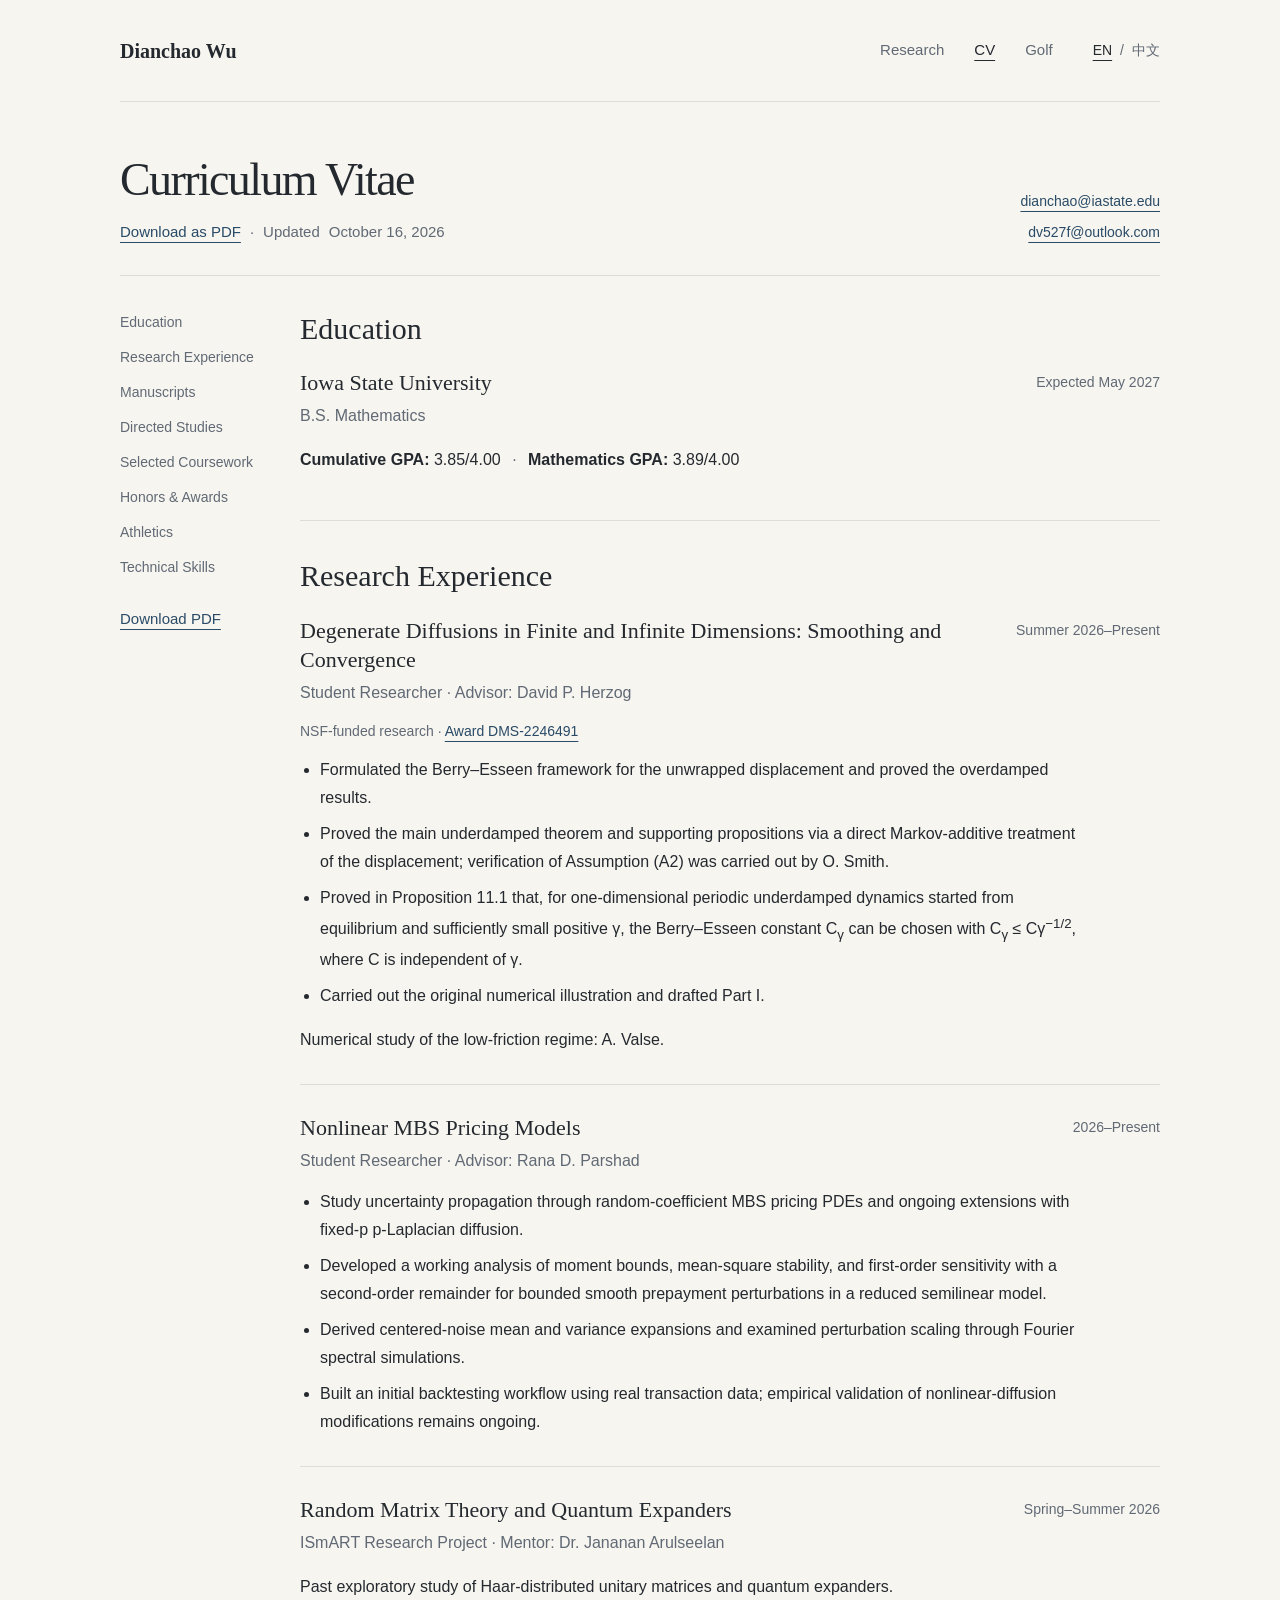
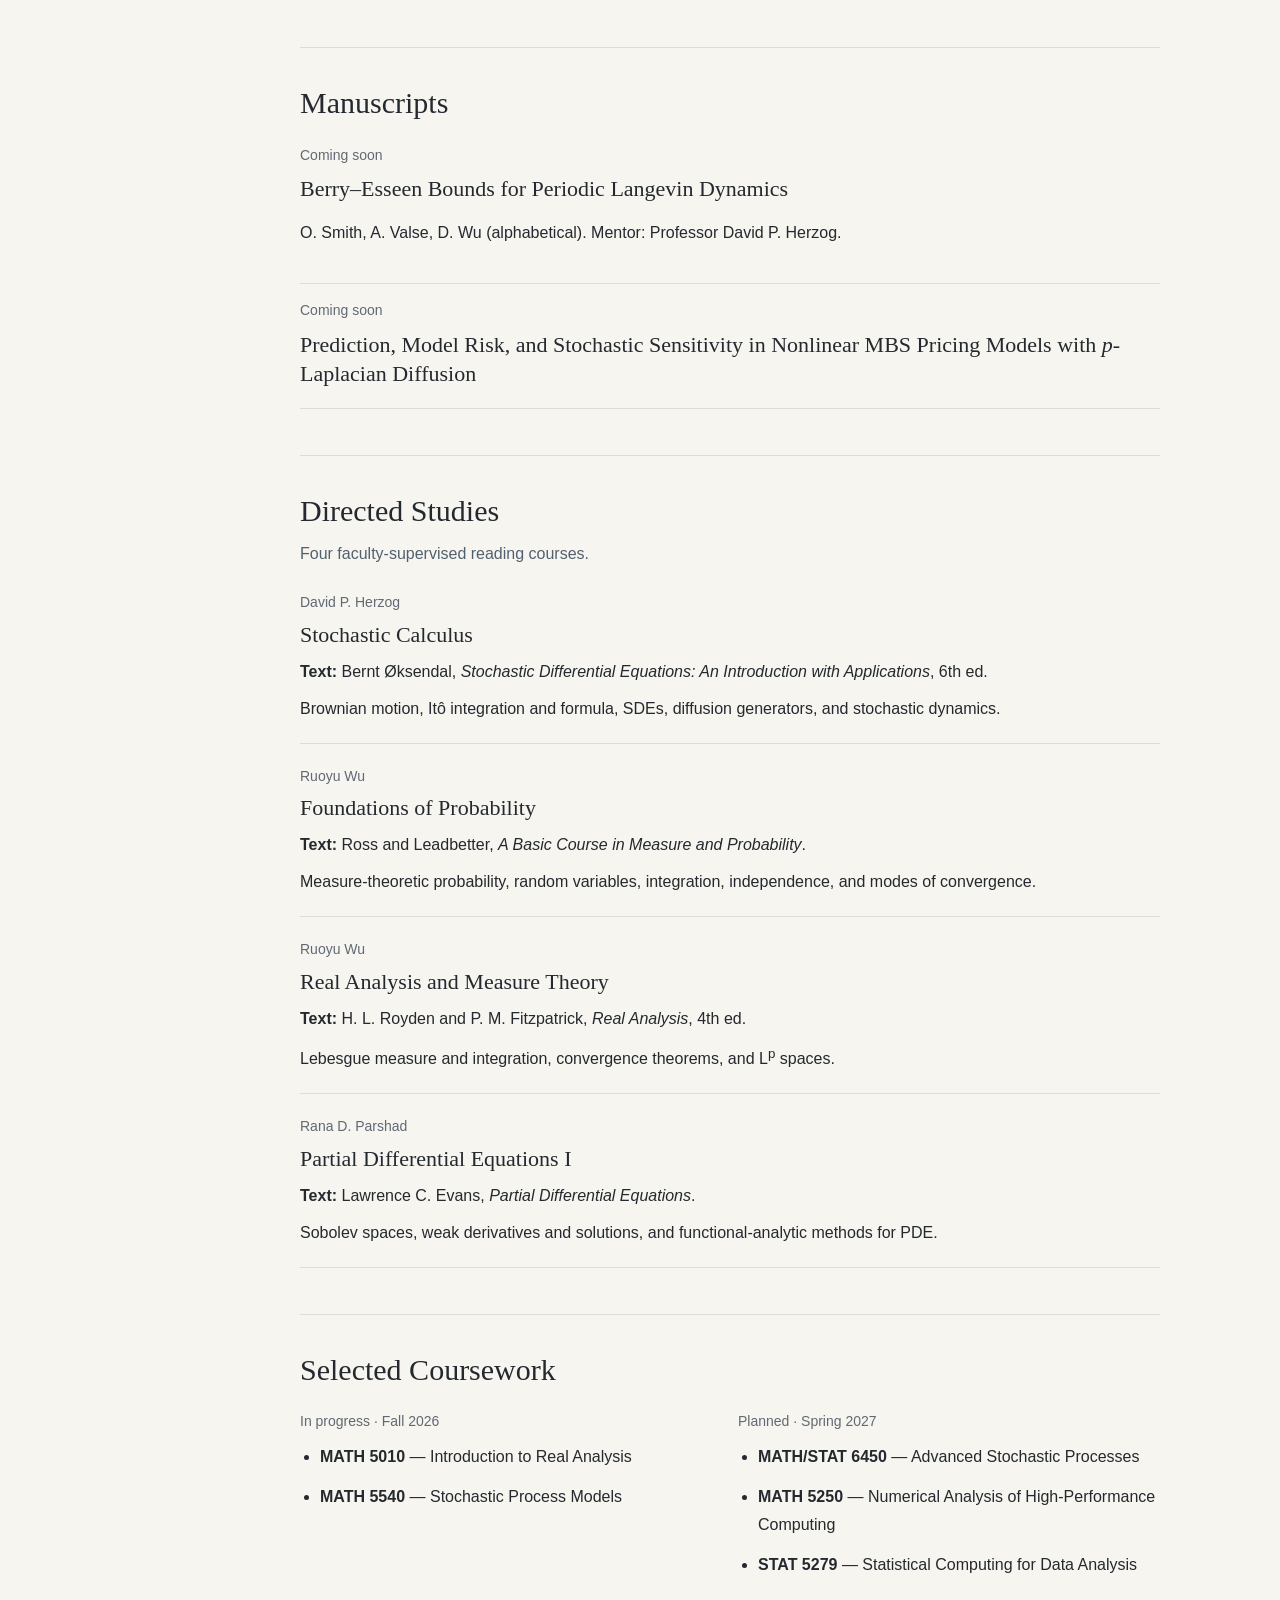
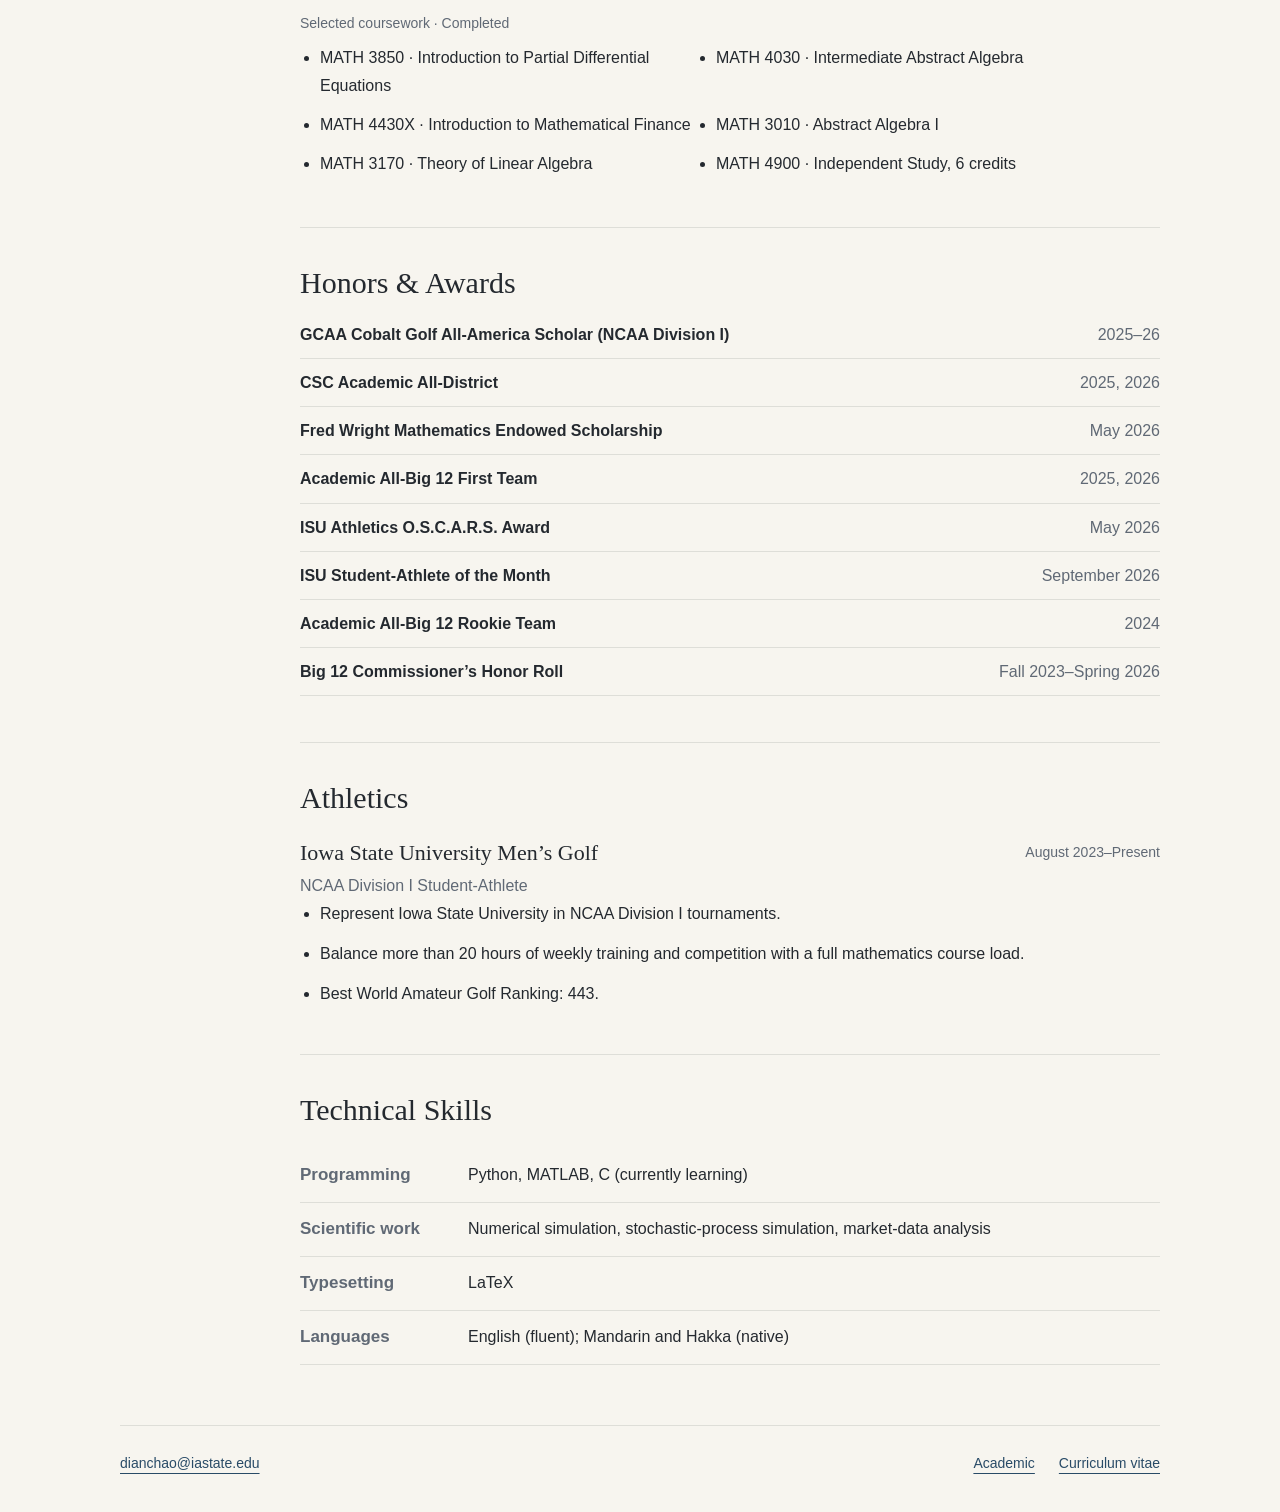
==== commit 993de109: "Remove incorrect LinkedIn profile from bilingual CV and PDF Remove the LinkedIn contact from English" ====
--- a/cv/index.html
+++ b/cv/index.html
@@ -41,15 +41,14 @@
             <p class="eyebrow">Dianchao Wu</p>
             <h1>Curriculum Vitae</h1>
             <p class="cv-updated">
-                <a href="../cv.pdf?v=20261014" target="_blank">Download as PDF</a>
+                <a href="../cv.pdf?v=20261016" target="_blank">Download as PDF</a>
                 <span aria-hidden="true">·</span>
-                Updated <time datetime="2026-10-14">October 14, 2026</time>
+                Updated <time datetime="2026-10-16">October 16, 2026</time>
             </p>
         </div>
         <div class="cv-contact" aria-label="Contact information">
             <a href="mailto:dianchao@iastate.edu">dianchao@iastate.edu</a>
             <a href="mailto:dv527f@outlook.com">dv527f@outlook.com</a>
-            <a href="https://www.linkedin.com/in/davidwu" target="_blank" rel="noopener noreferrer">LinkedIn</a>
         </div>
     </header>
 
@@ -65,7 +64,7 @@
                 <a href="#athletics">Athletics</a>
                 <a href="#technical-skills">Technical Skills</a>
             </nav>
-            <a class="cv-download" href="../cv.pdf?v=20261014" target="_blank">Download PDF</a>
+            <a class="cv-download" href="../cv.pdf?v=20261016" target="_blank">Download PDF</a>
         </aside>
 
         <article class="cv-document">
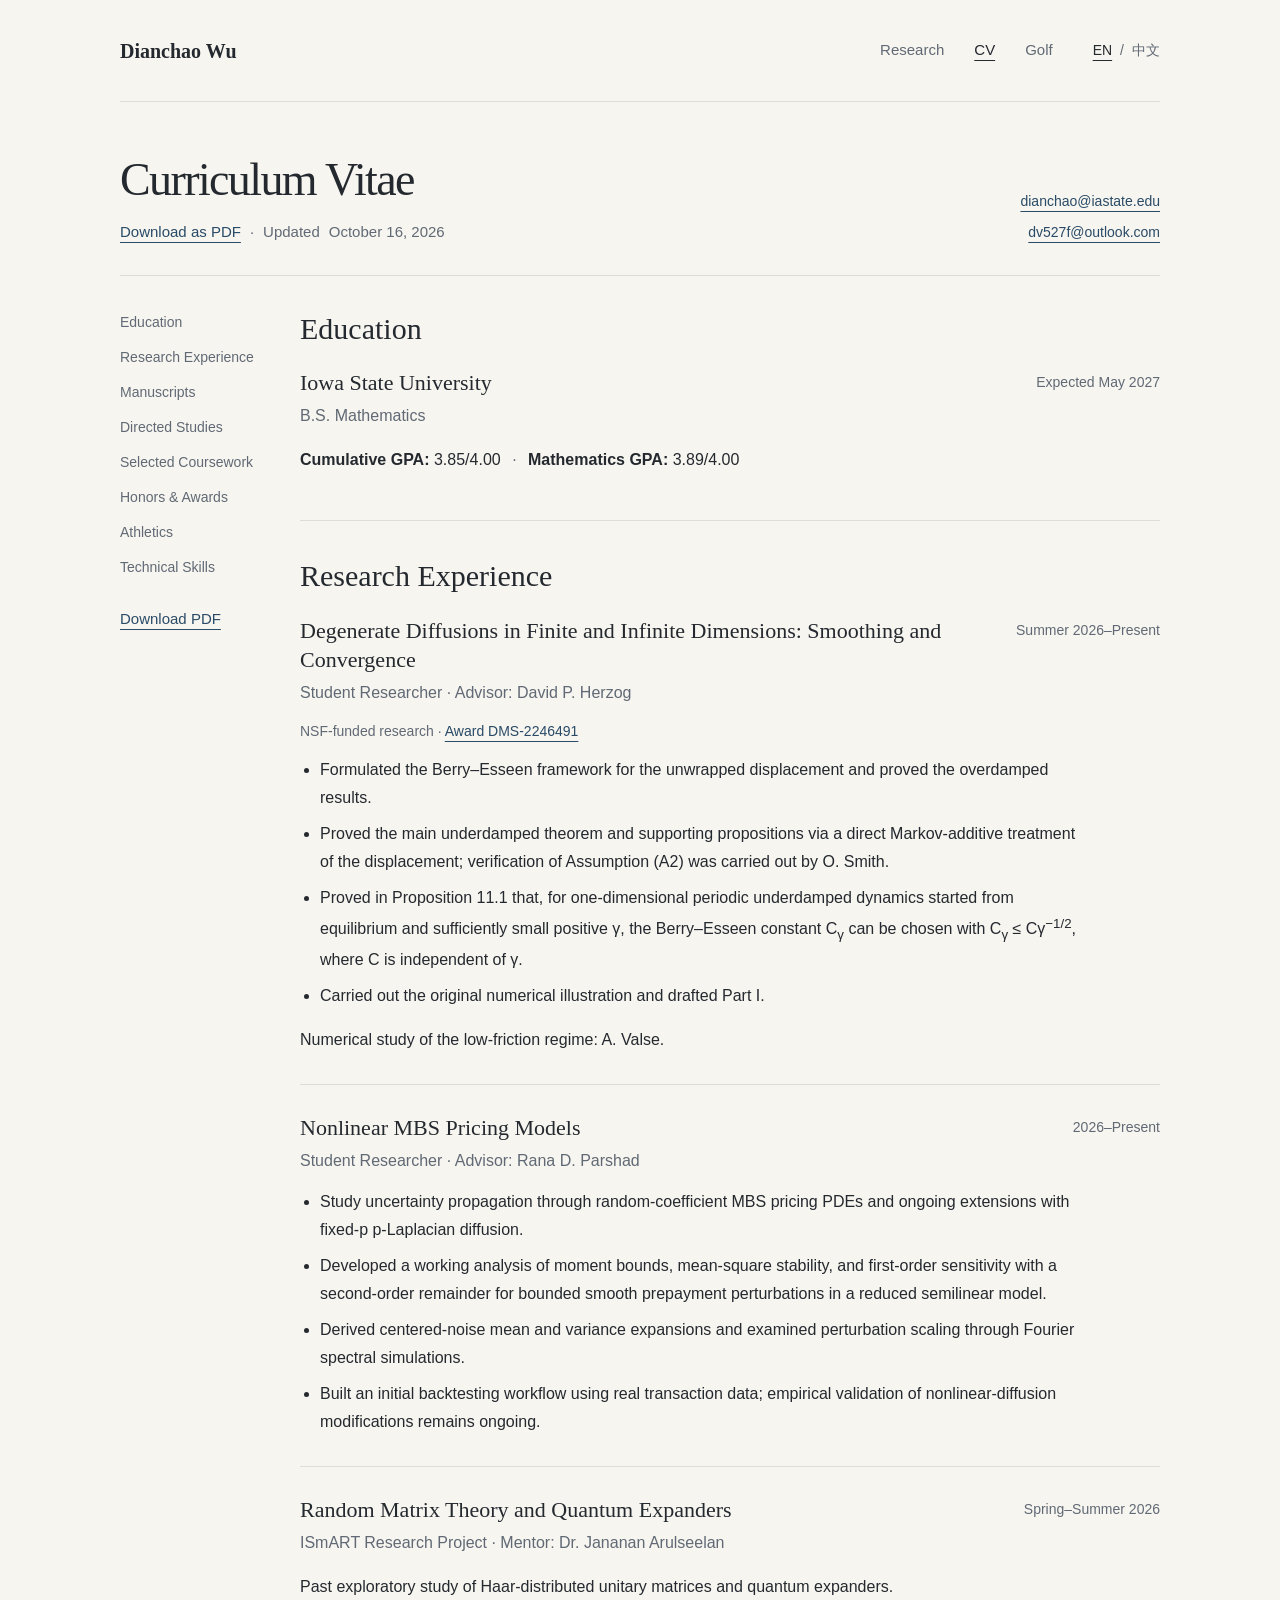
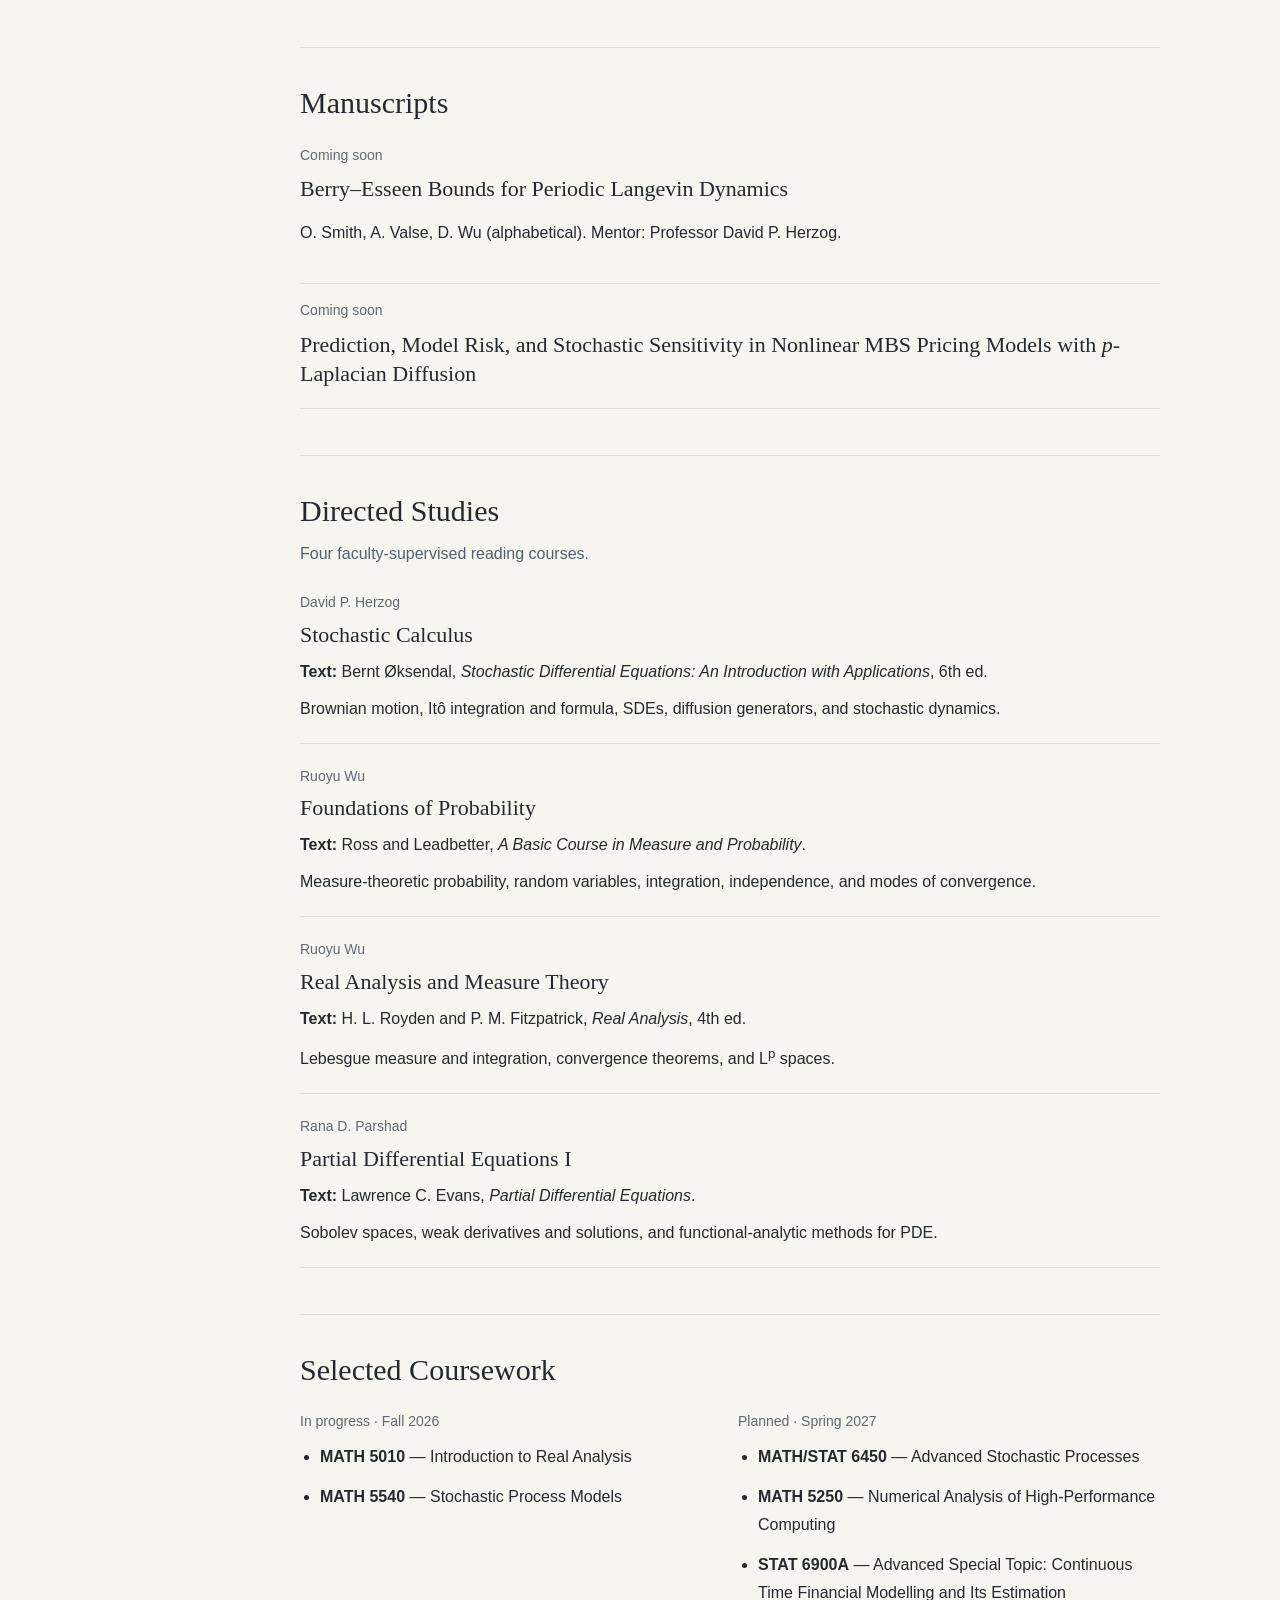
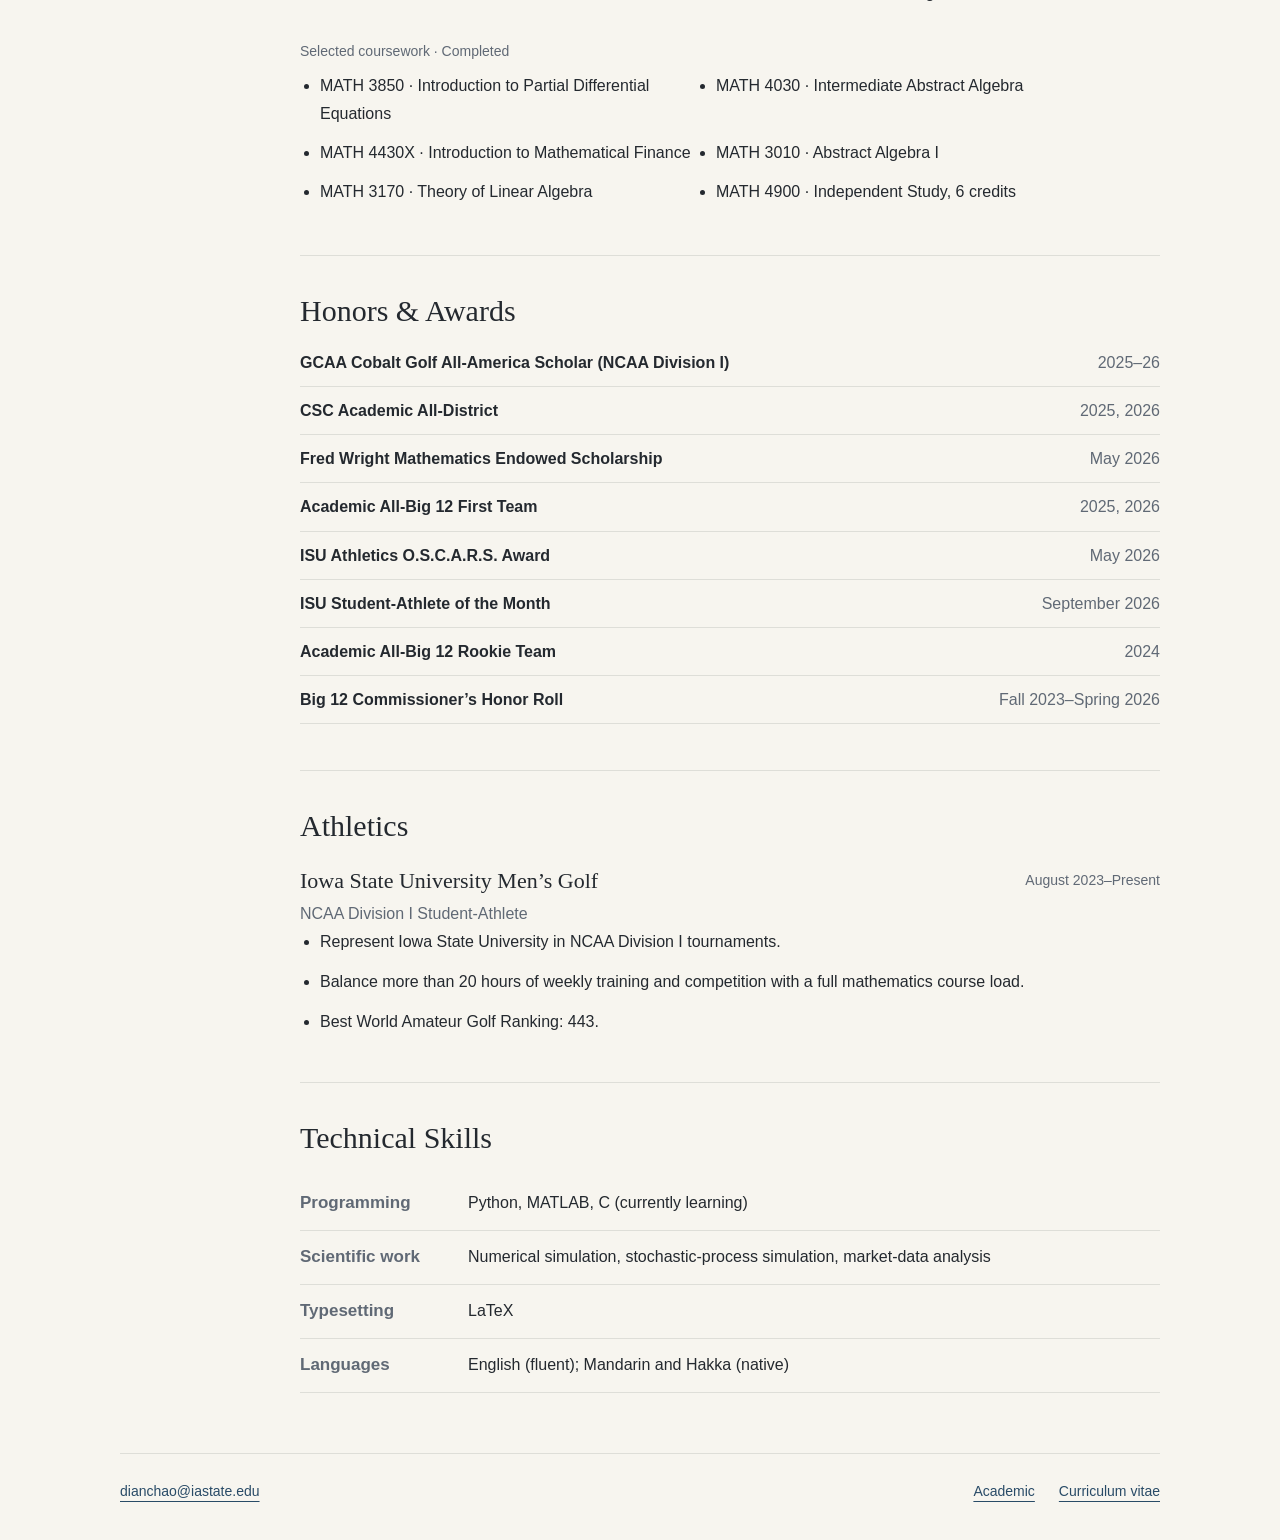
==== commit 3a3a6965: "Replace planned STAT 5279 with STAT 6900A financial modelling course" ====
--- a/cv/index.html
+++ b/cv/index.html
@@ -200,7 +200,7 @@
                         <ul>
                             <li><strong>MATH/STAT 6450</strong> — Advanced Stochastic Processes</li>
                             <li><strong>MATH 5250</strong> — Numerical Analysis of High-Performance Computing</li>
-                            <li><strong>STAT 5279</strong> — Statistical Computing for Data Analysis</li>
+                            <li><strong>STAT 6900A</strong> — Advanced Special Topic: Continuous Time Financial Modelling and Its Estimation</li>
                         </ul>
                     </section>
                 </div>
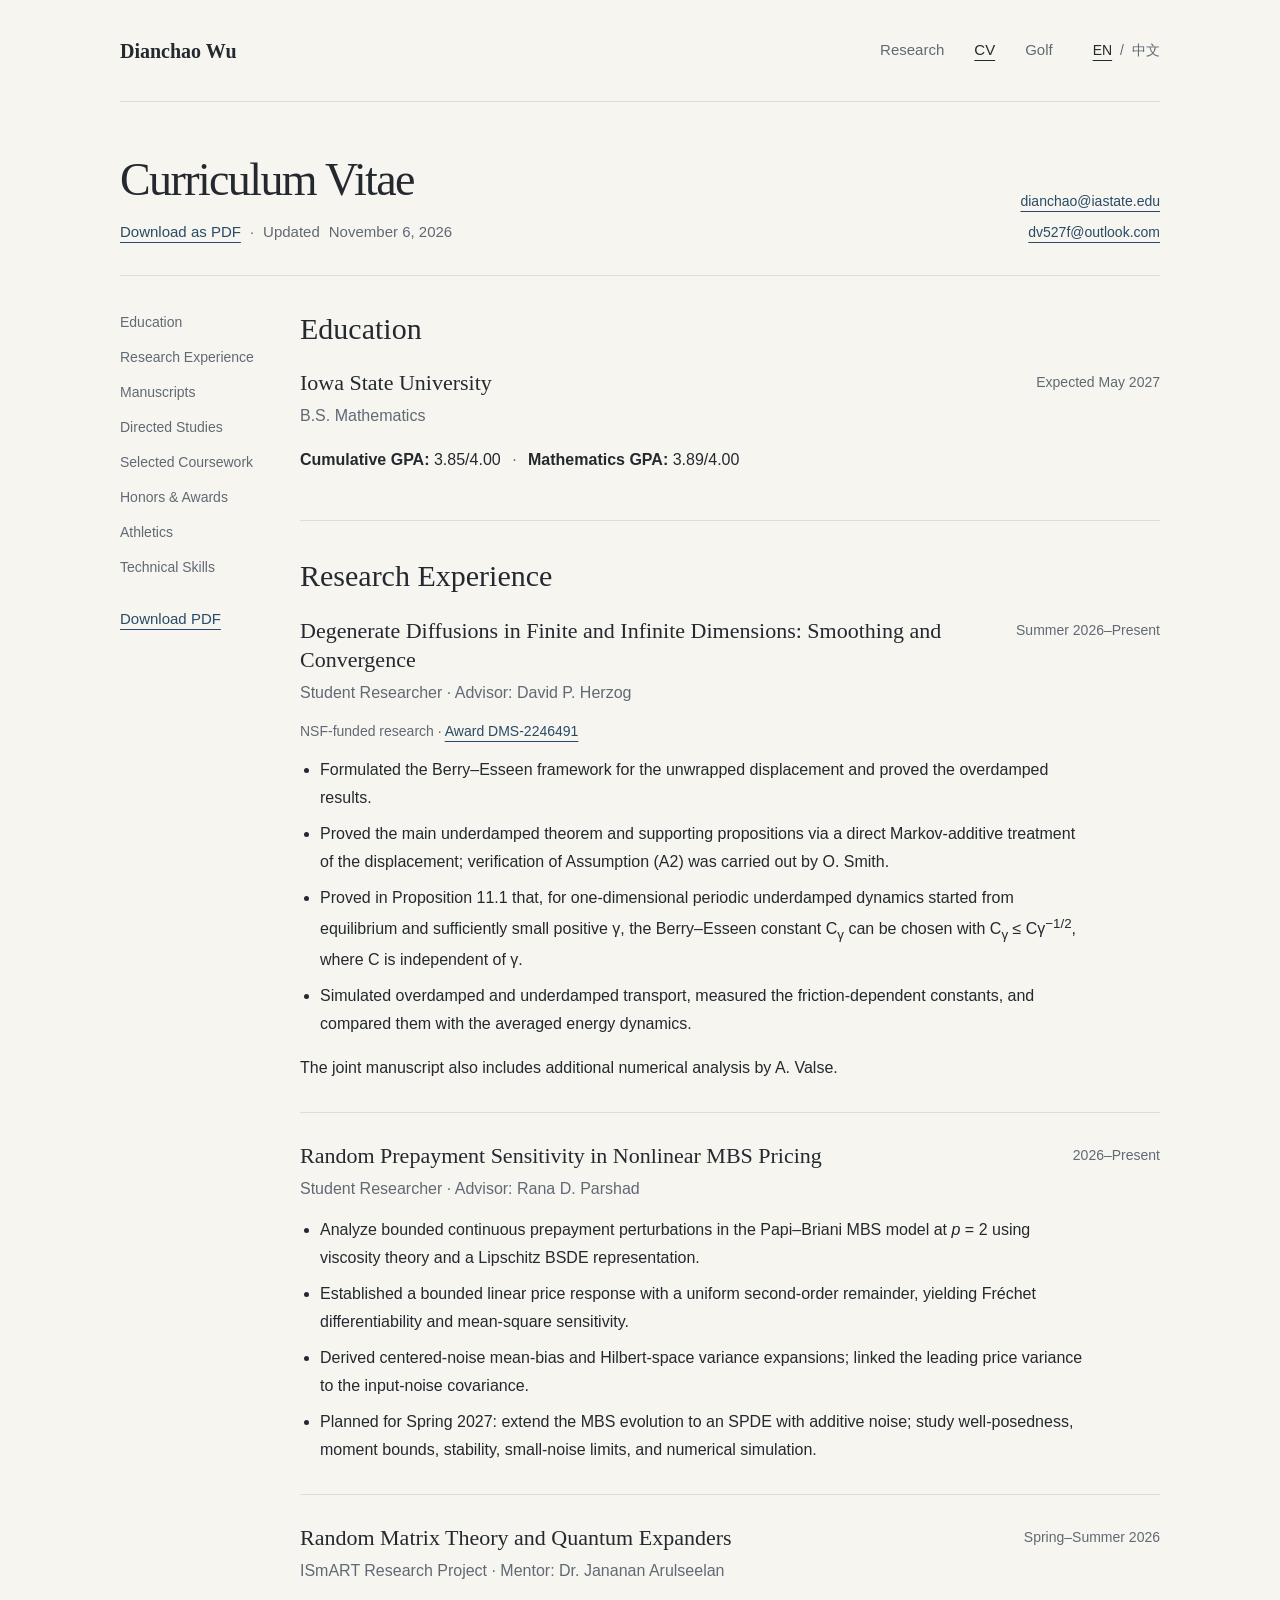
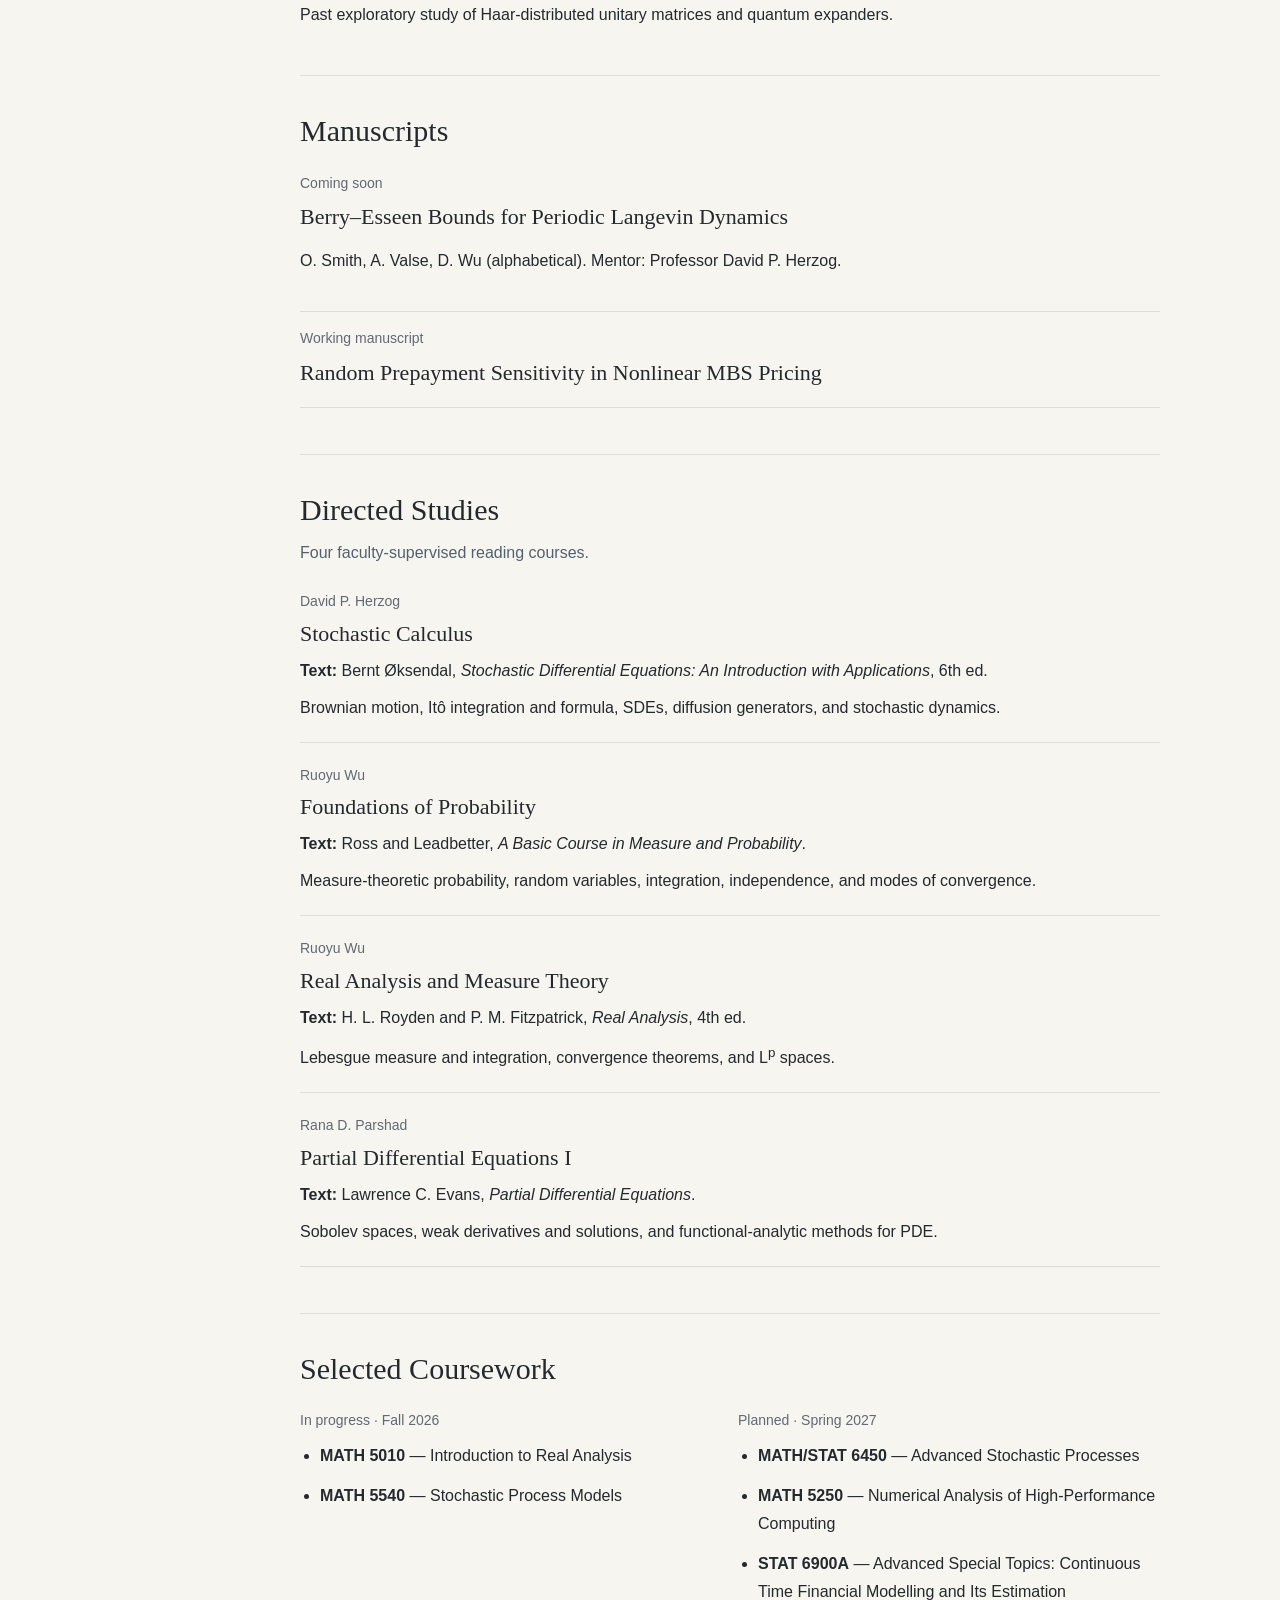
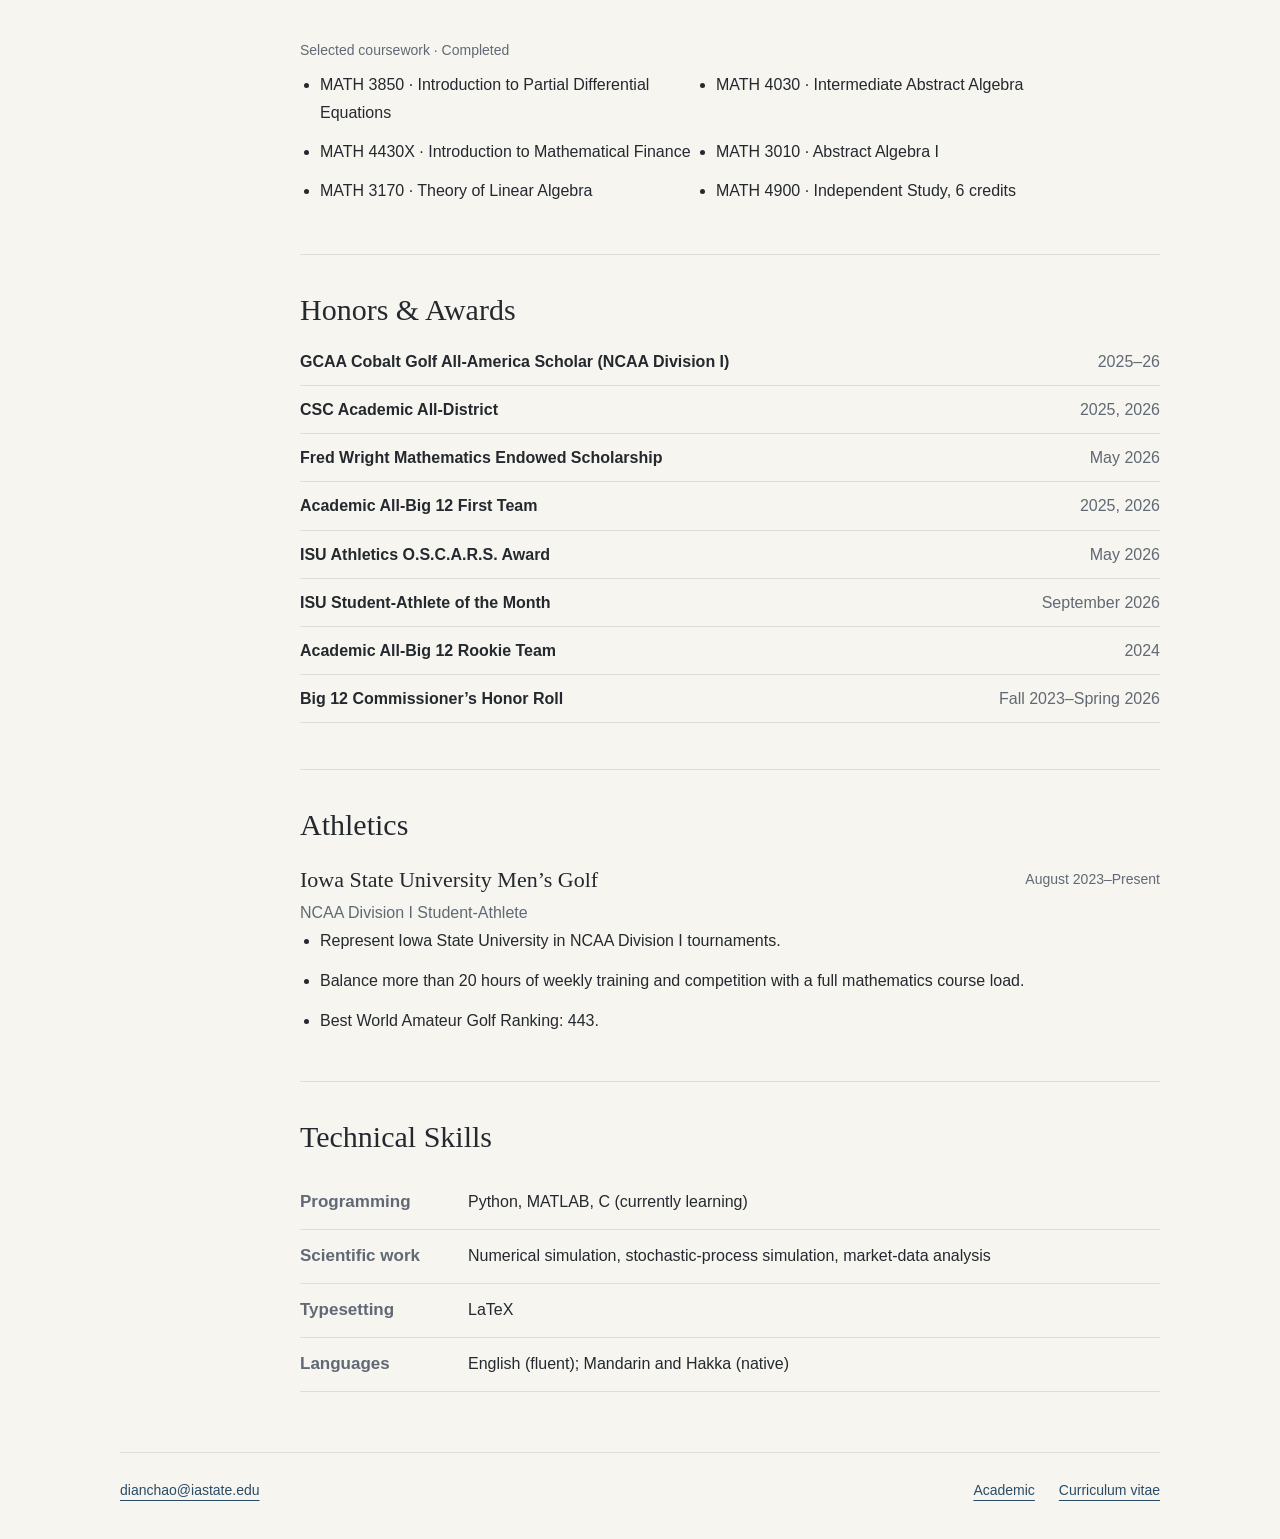
==== commit 923de414: "Update downloadable CV with current MBS research and spring plans" ====
--- a/cv/index.html
+++ b/cv/index.html
@@ -41,9 +41,9 @@
             <p class="eyebrow">Dianchao Wu</p>
             <h1>Curriculum Vitae</h1>
             <p class="cv-updated">
-                <a href="../cv.pdf?v=20261016" target="_blank">Download as PDF</a>
+                <a href="../cv.pdf?v=20261106" target="_blank">Download as PDF</a>
                 <span aria-hidden="true">·</span>
-                Updated <time datetime="2026-10-16">October 16, 2026</time>
+                Updated <time datetime="2026-11-06">November 6, 2026</time>
             </p>
         </div>
         <div class="cv-contact" aria-label="Contact information">
@@ -64,7 +64,7 @@
                 <a href="#athletics">Athletics</a>
                 <a href="#technical-skills">Technical Skills</a>
             </nav>
-            <a class="cv-download" href="../cv.pdf?v=20261016" target="_blank">Download PDF</a>
+            <a class="cv-download" href="../cv.pdf?v=20261106" target="_blank">Download PDF</a>
         </aside>
 
         <article class="cv-document">
@@ -100,24 +100,24 @@
                         <li>Formulated the Berry–Esseen framework for the unwrapped displacement and proved the overdamped results.</li>
                         <li>Proved the main underdamped theorem and supporting propositions via a direct Markov-additive treatment of the displacement; verification of Assumption (A2) was carried out by O. Smith.</li>
                         <li>Proved in Proposition 11.1 that, for one-dimensional periodic underdamped dynamics started from equilibrium and sufficiently small positive γ, the Berry–Esseen constant C<sub>γ</sub> can be chosen with C<sub>γ</sub> ≤ Cγ<sup>−1/2</sup>, where C is independent of γ.</li>
-                        <li>Carried out the original numerical illustration and drafted Part I.</li>
+                        <li>Simulated overdamped and underdamped transport, measured the friction-dependent constants, and compared them with the averaged energy dynamics.</li>
                     </ul>
-                    <p>Numerical study of the low-friction regime: A. Valse.</p>
+                    <p>The joint manuscript also includes additional numerical analysis by A. Valse.</p>
                 </article>
 
                 <article class="cv-entry">
                     <div class="cv-item-head">
                         <div>
-                            <h3>Nonlinear MBS Pricing Models</h3>
+                            <h3>Random Prepayment Sensitivity in Nonlinear MBS Pricing</h3>
                             <p>Student Researcher · Advisor: Rana D. Parshad</p>
                         </div>
                         <p>2026–Present</p>
                     </div>
                     <ul>
-                        <li>Study uncertainty propagation through random-coefficient MBS pricing PDEs and ongoing extensions with fixed-p p-Laplacian diffusion.</li>
-                        <li>Developed a working analysis of moment bounds, mean-square stability, and first-order sensitivity with a second-order remainder for bounded smooth prepayment perturbations in a reduced semilinear model.</li>
-                        <li>Derived centered-noise mean and variance expansions and examined perturbation scaling through Fourier spectral simulations.</li>
-                        <li>Built an initial backtesting workflow using real transaction data; empirical validation of nonlinear-diffusion modifications remains ongoing.</li>
+                        <li>Analyze bounded continuous prepayment perturbations in the Papi–Briani MBS model at <i>p</i> = 2 using viscosity theory and a Lipschitz BSDE representation.</li>
+                        <li>Established a bounded linear price response with a uniform second-order remainder, yielding Fréchet differentiability and mean-square sensitivity.</li>
+                        <li>Derived centered-noise mean-bias and Hilbert-space variance expansions; linked the leading price variance to the input-noise covariance.</li>
+                        <li>Planned for Spring 2027: extend the MBS evolution to an SPDE with additive noise; study well-posedness, moment bounds, stability, small-noise limits, and numerical simulation.</li>
                     </ul>
                 </article>
 
@@ -143,8 +143,8 @@
                     </article>
 
                     <article class="manuscript-entry">
-                        <p class="manuscript-status">Coming soon</p>
-                        <h3>Prediction, Model Risk, and Stochastic Sensitivity in Nonlinear MBS Pricing Models with <i>p</i>-Laplacian Diffusion</h3>
+                        <p class="manuscript-status">Working manuscript</p>
+                        <h3>Random Prepayment Sensitivity in Nonlinear MBS Pricing</h3>
                     </article>
                 </div>
             </section>
@@ -200,7 +200,7 @@
                         <ul>
                             <li><strong>MATH/STAT 6450</strong> — Advanced Stochastic Processes</li>
                             <li><strong>MATH 5250</strong> — Numerical Analysis of High-Performance Computing</li>
-                            <li><strong>STAT 6900A</strong> — Advanced Special Topic: Continuous Time Financial Modelling and Its Estimation</li>
+                            <li><strong>STAT 6900A</strong> — Advanced Special Topics: Continuous Time Financial Modelling and Its Estimation</li>
                         </ul>
                     </section>
                 </div>
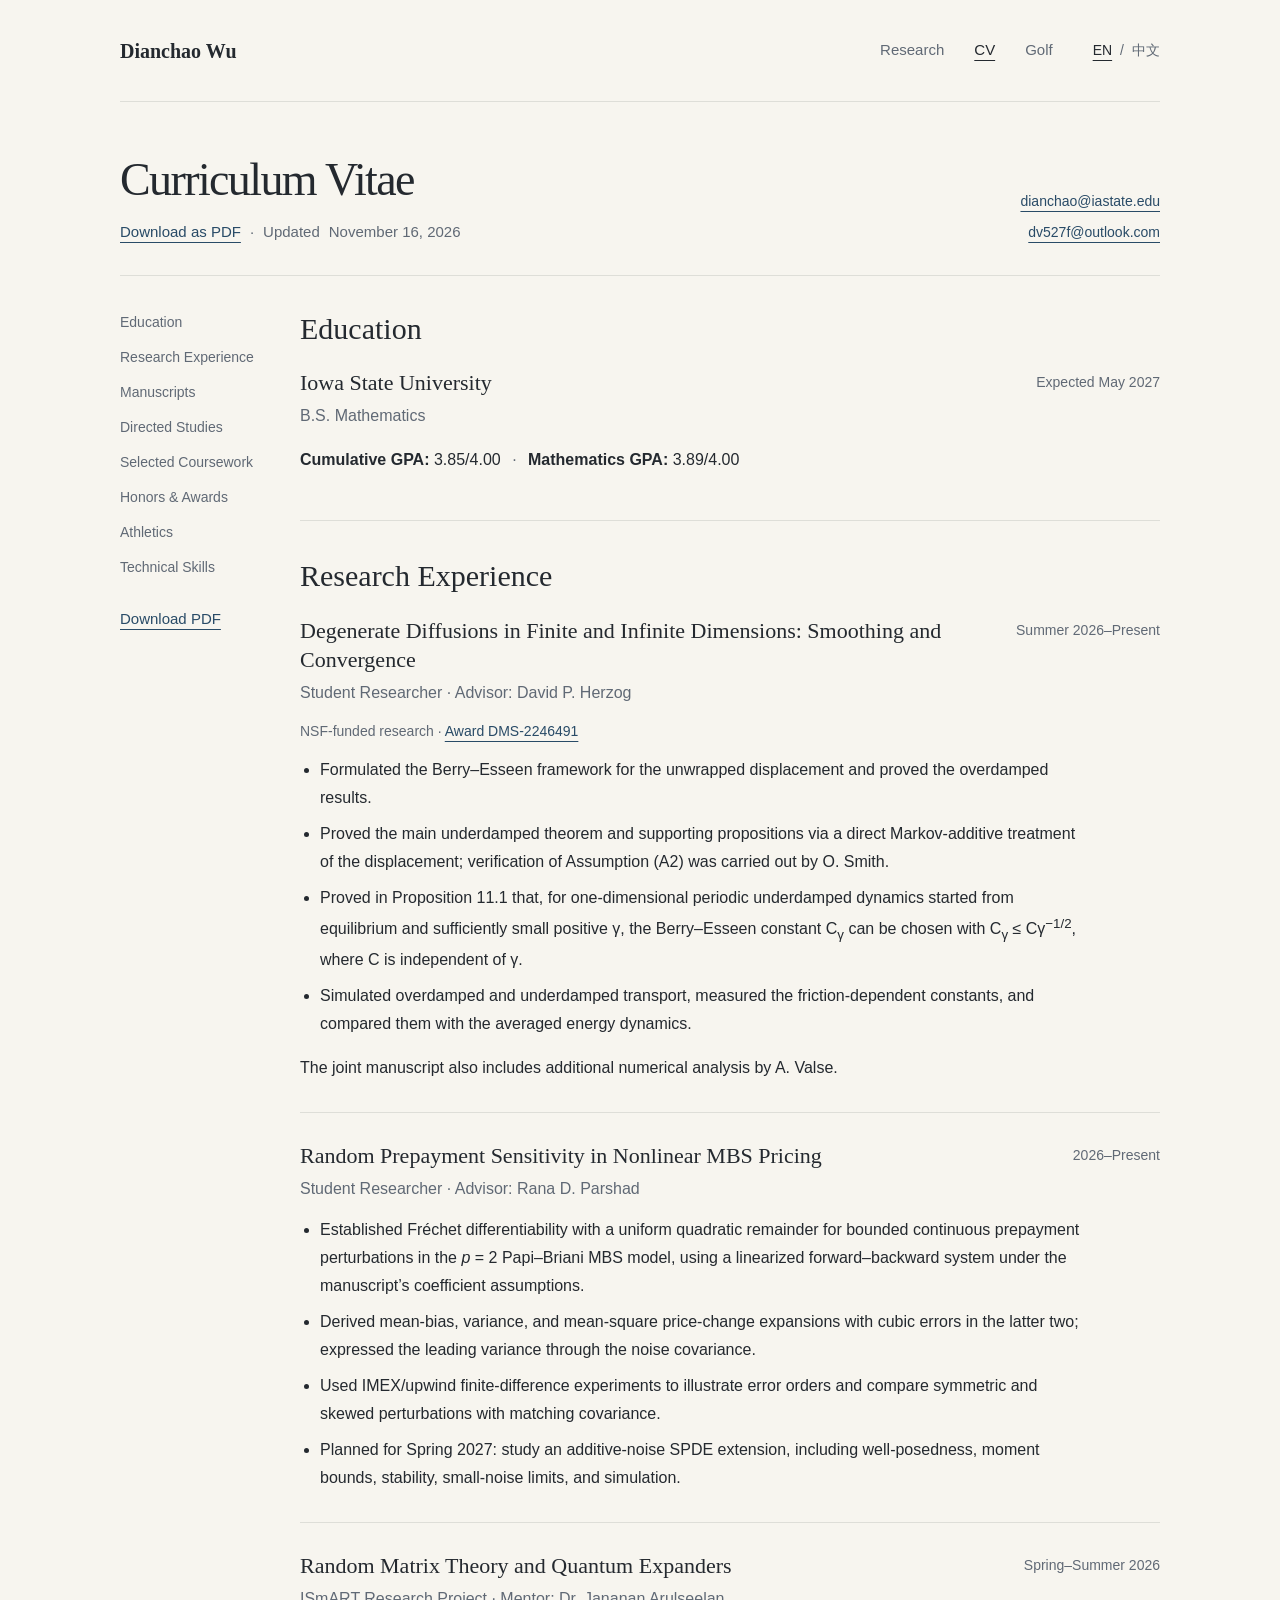
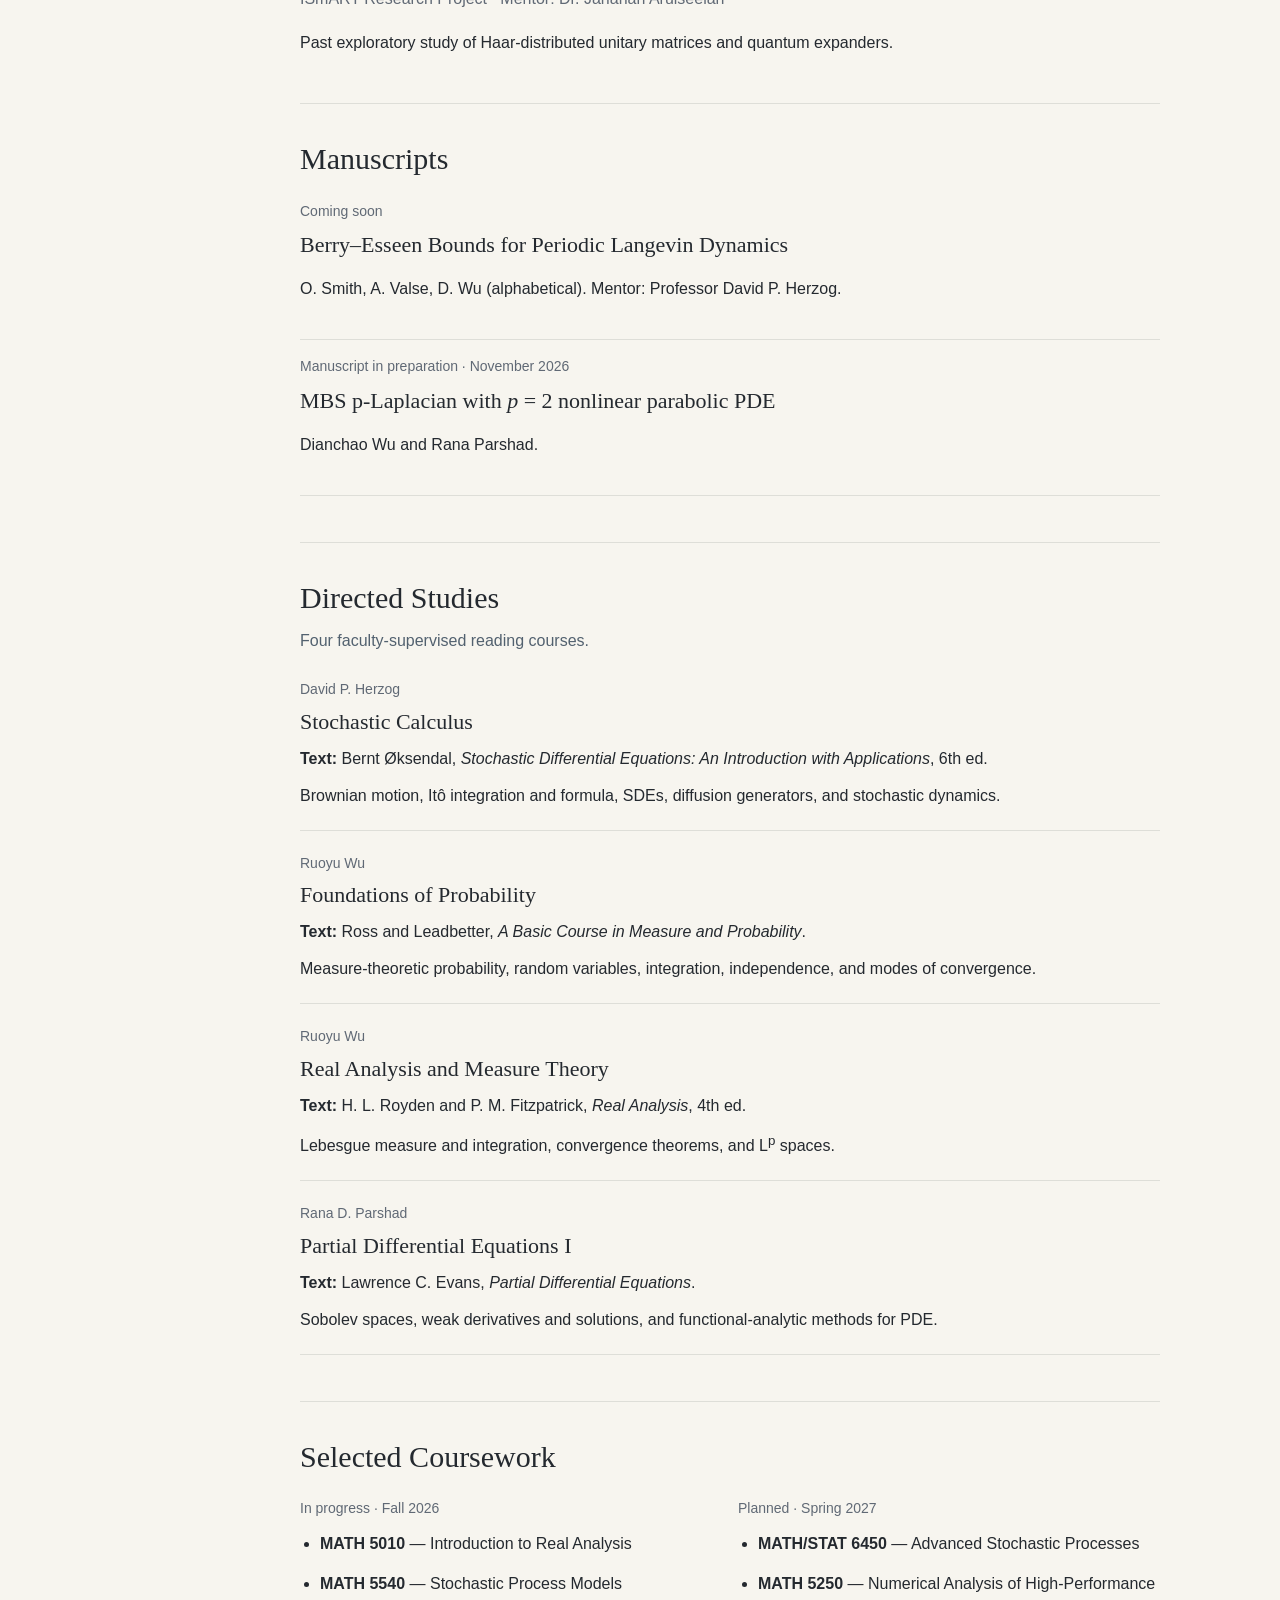
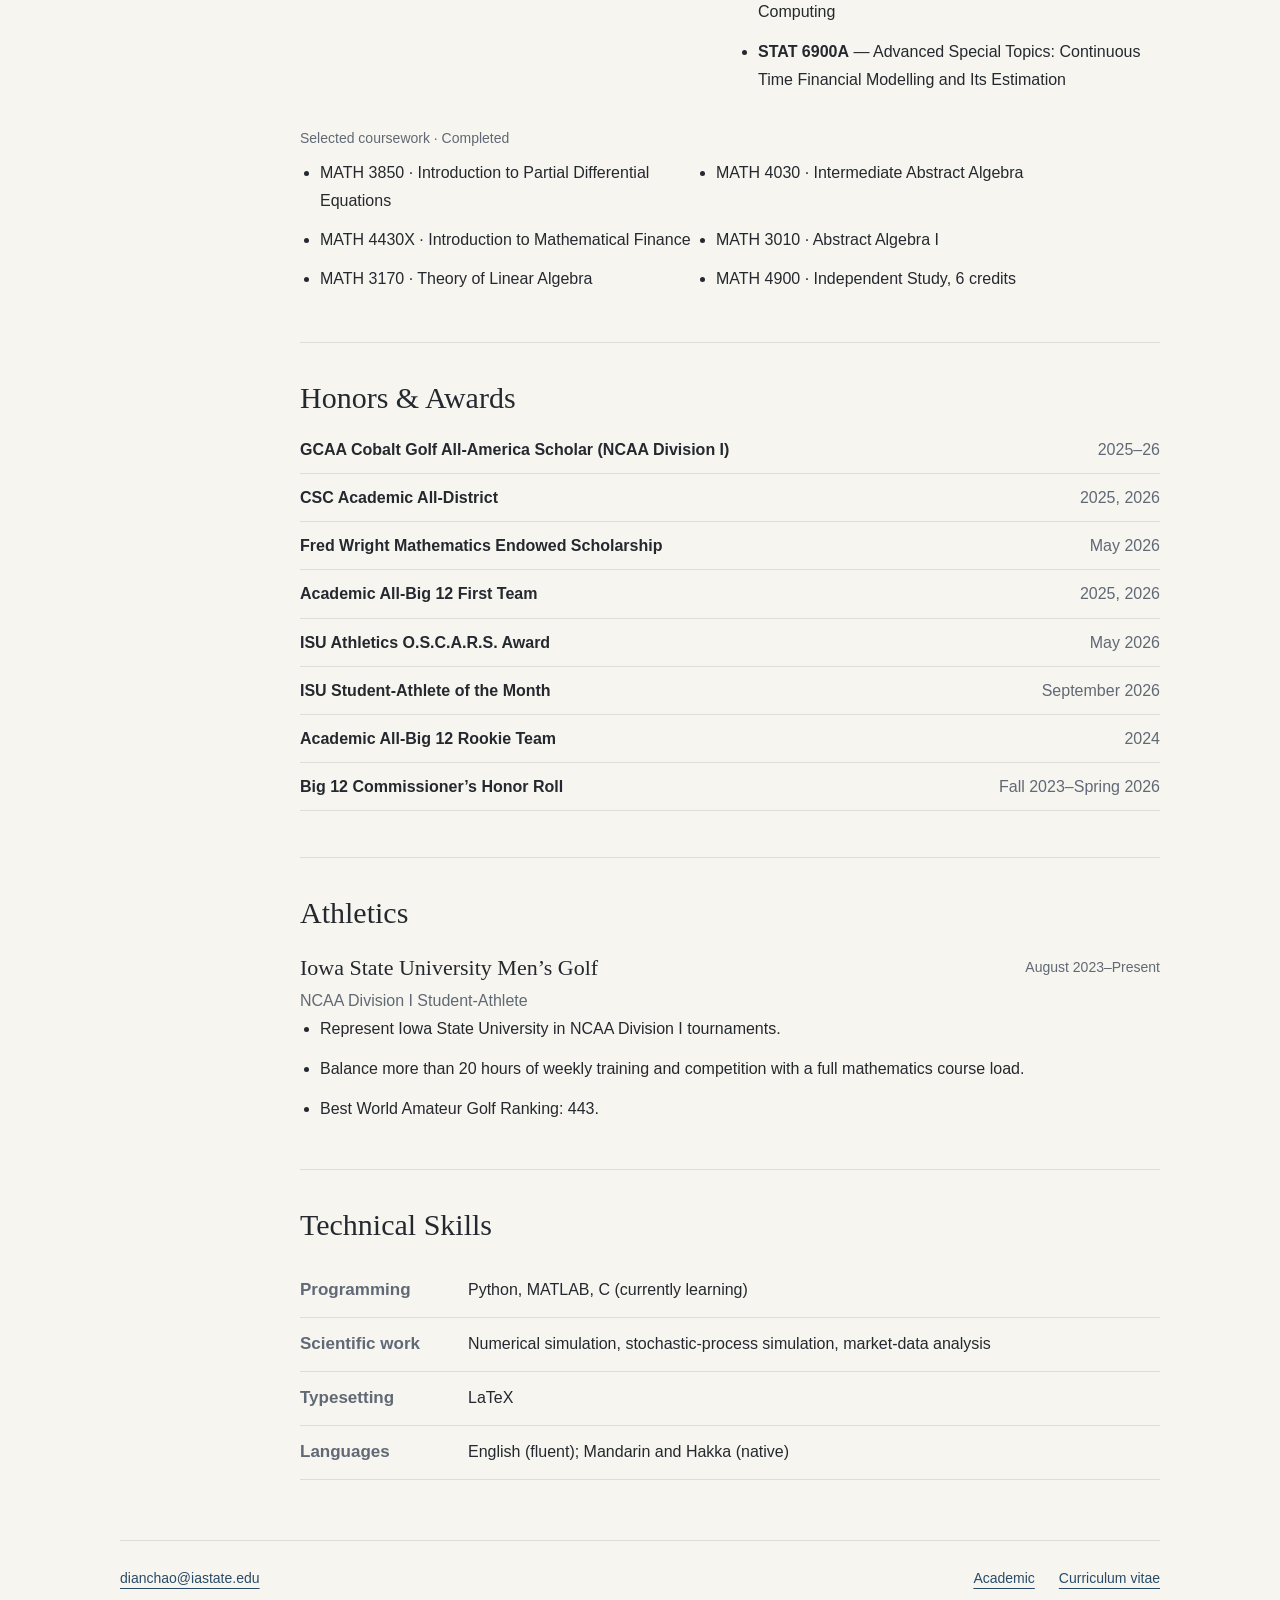
==== commit 03ee64c9: "Update MBS research and CV from November 2026 manuscript" ====
--- a/cv/index.html
+++ b/cv/index.html
@@ -41,9 +41,9 @@
             <p class="eyebrow">Dianchao Wu</p>
             <h1>Curriculum Vitae</h1>
             <p class="cv-updated">
-                <a href="../cv.pdf?v=20261106" target="_blank">Download as PDF</a>
+                <a href="../cv.pdf?v=20261116" target="_blank">Download as PDF</a>
                 <span aria-hidden="true">·</span>
-                Updated <time datetime="2026-11-06">November 6, 2026</time>
+                Updated <time datetime="2026-11-16">November 16, 2026</time>
             </p>
         </div>
         <div class="cv-contact" aria-label="Contact information">
@@ -64,7 +64,7 @@
                 <a href="#athletics">Athletics</a>
                 <a href="#technical-skills">Technical Skills</a>
             </nav>
-            <a class="cv-download" href="../cv.pdf?v=20261106" target="_blank">Download PDF</a>
+            <a class="cv-download" href="../cv.pdf?v=20261116" target="_blank">Download PDF</a>
         </aside>
 
         <article class="cv-document">
@@ -114,10 +114,10 @@
                         <p>2026–Present</p>
                     </div>
                     <ul>
-                        <li>Analyze bounded continuous prepayment perturbations in the Papi–Briani MBS model at <i>p</i> = 2 using viscosity theory and a Lipschitz BSDE representation.</li>
-                        <li>Established a bounded linear price response with a uniform second-order remainder, yielding Fréchet differentiability and mean-square sensitivity.</li>
-                        <li>Derived centered-noise mean-bias and Hilbert-space variance expansions; linked the leading price variance to the input-noise covariance.</li>
-                        <li>Planned for Spring 2027: extend the MBS evolution to an SPDE with additive noise; study well-posedness, moment bounds, stability, small-noise limits, and numerical simulation.</li>
+                        <li>Established Fréchet differentiability with a uniform quadratic remainder for bounded continuous prepayment perturbations in the <i>p</i> = 2 Papi–Briani MBS model, using a linearized forward–backward system under the manuscript’s coefficient assumptions.</li>
+                        <li>Derived mean-bias, variance, and mean-square price-change expansions with cubic errors in the latter two; expressed the leading variance through the noise covariance.</li>
+                        <li>Used IMEX/upwind finite-difference experiments to illustrate error orders and compare symmetric and skewed perturbations with matching covariance.</li>
+                        <li>Planned for Spring 2027: study an additive-noise SPDE extension, including well-posedness, moment bounds, stability, small-noise limits, and simulation.</li>
                     </ul>
                 </article>
 
@@ -143,8 +143,9 @@
                     </article>
 
                     <article class="manuscript-entry">
-                        <p class="manuscript-status">Working manuscript</p>
-                        <h3>Random Prepayment Sensitivity in Nonlinear MBS Pricing</h3>
+                        <p class="manuscript-status">Manuscript in preparation · November 2026</p>
+                        <h3>MBS p-Laplacian with <i>p</i> = 2 nonlinear parabolic PDE</h3>
+                        <p>Dianchao Wu and Rana Parshad.</p>
                     </article>
                 </div>
             </section>
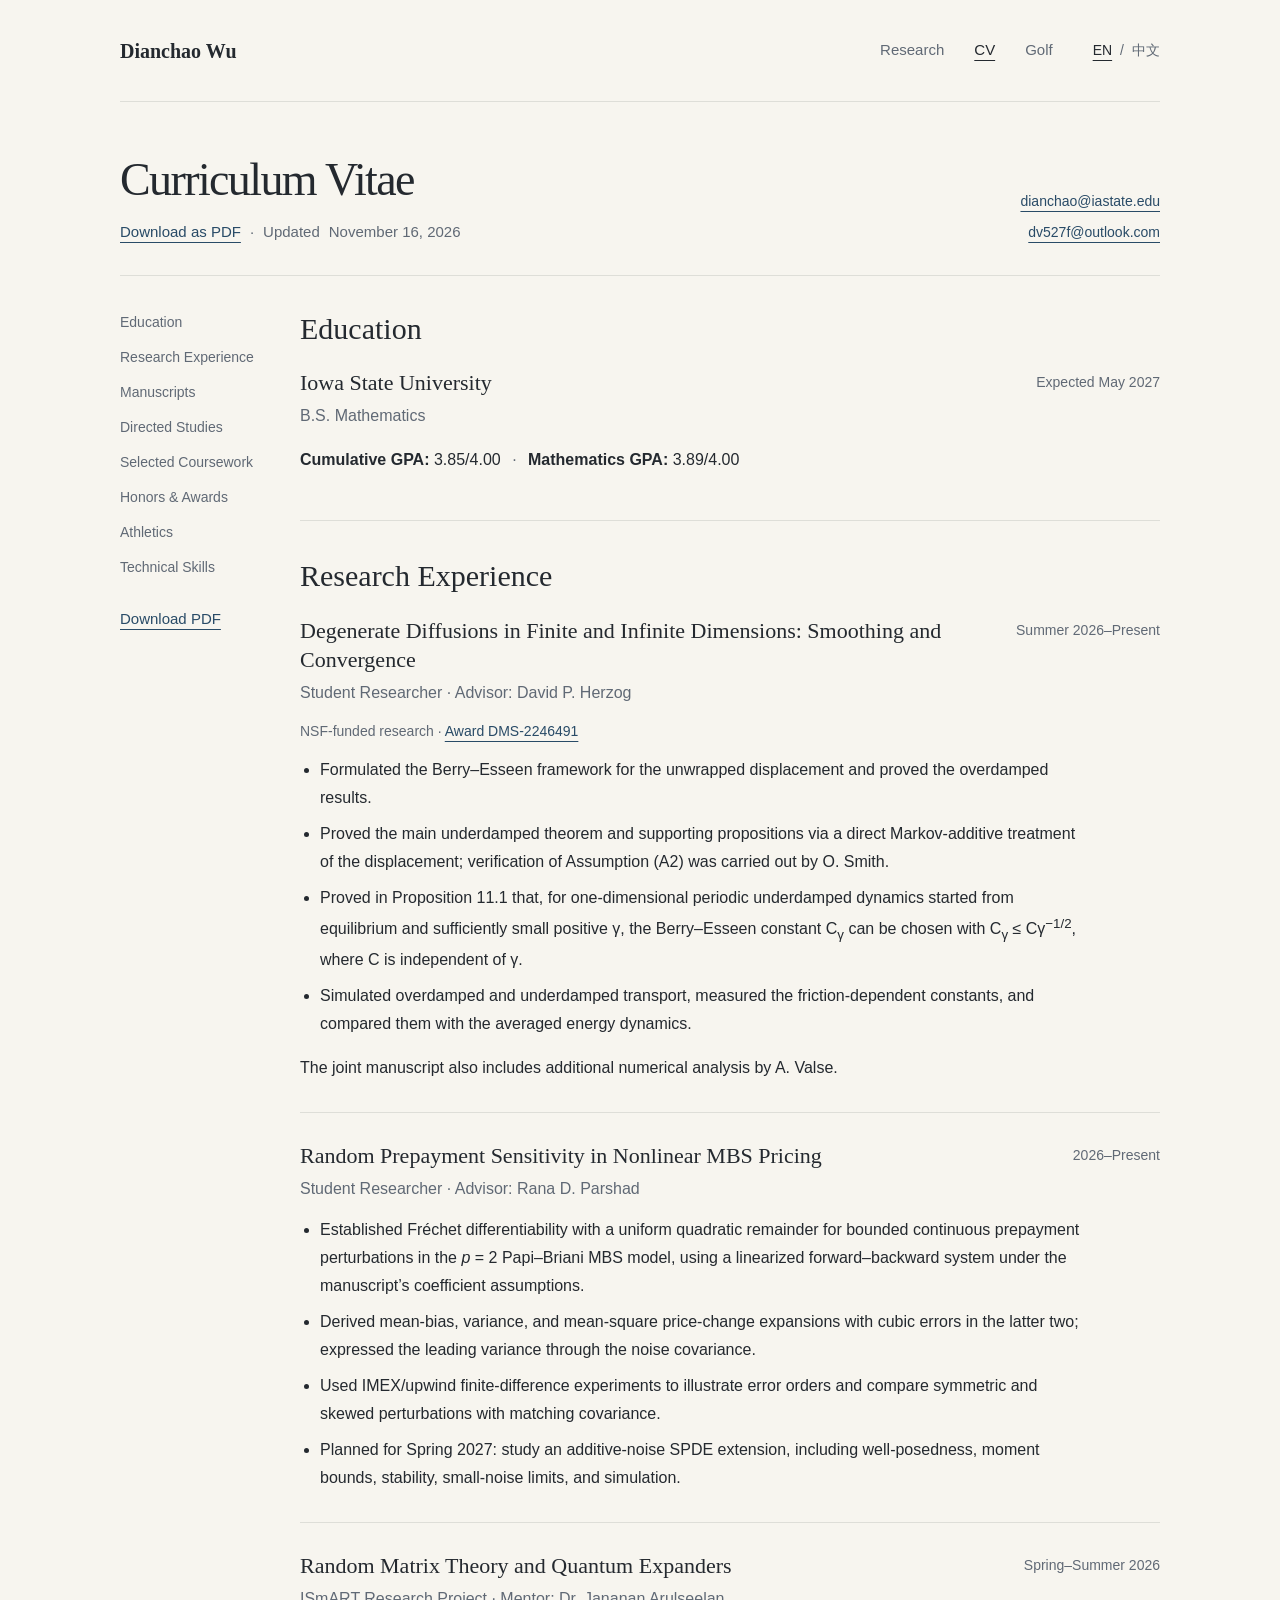
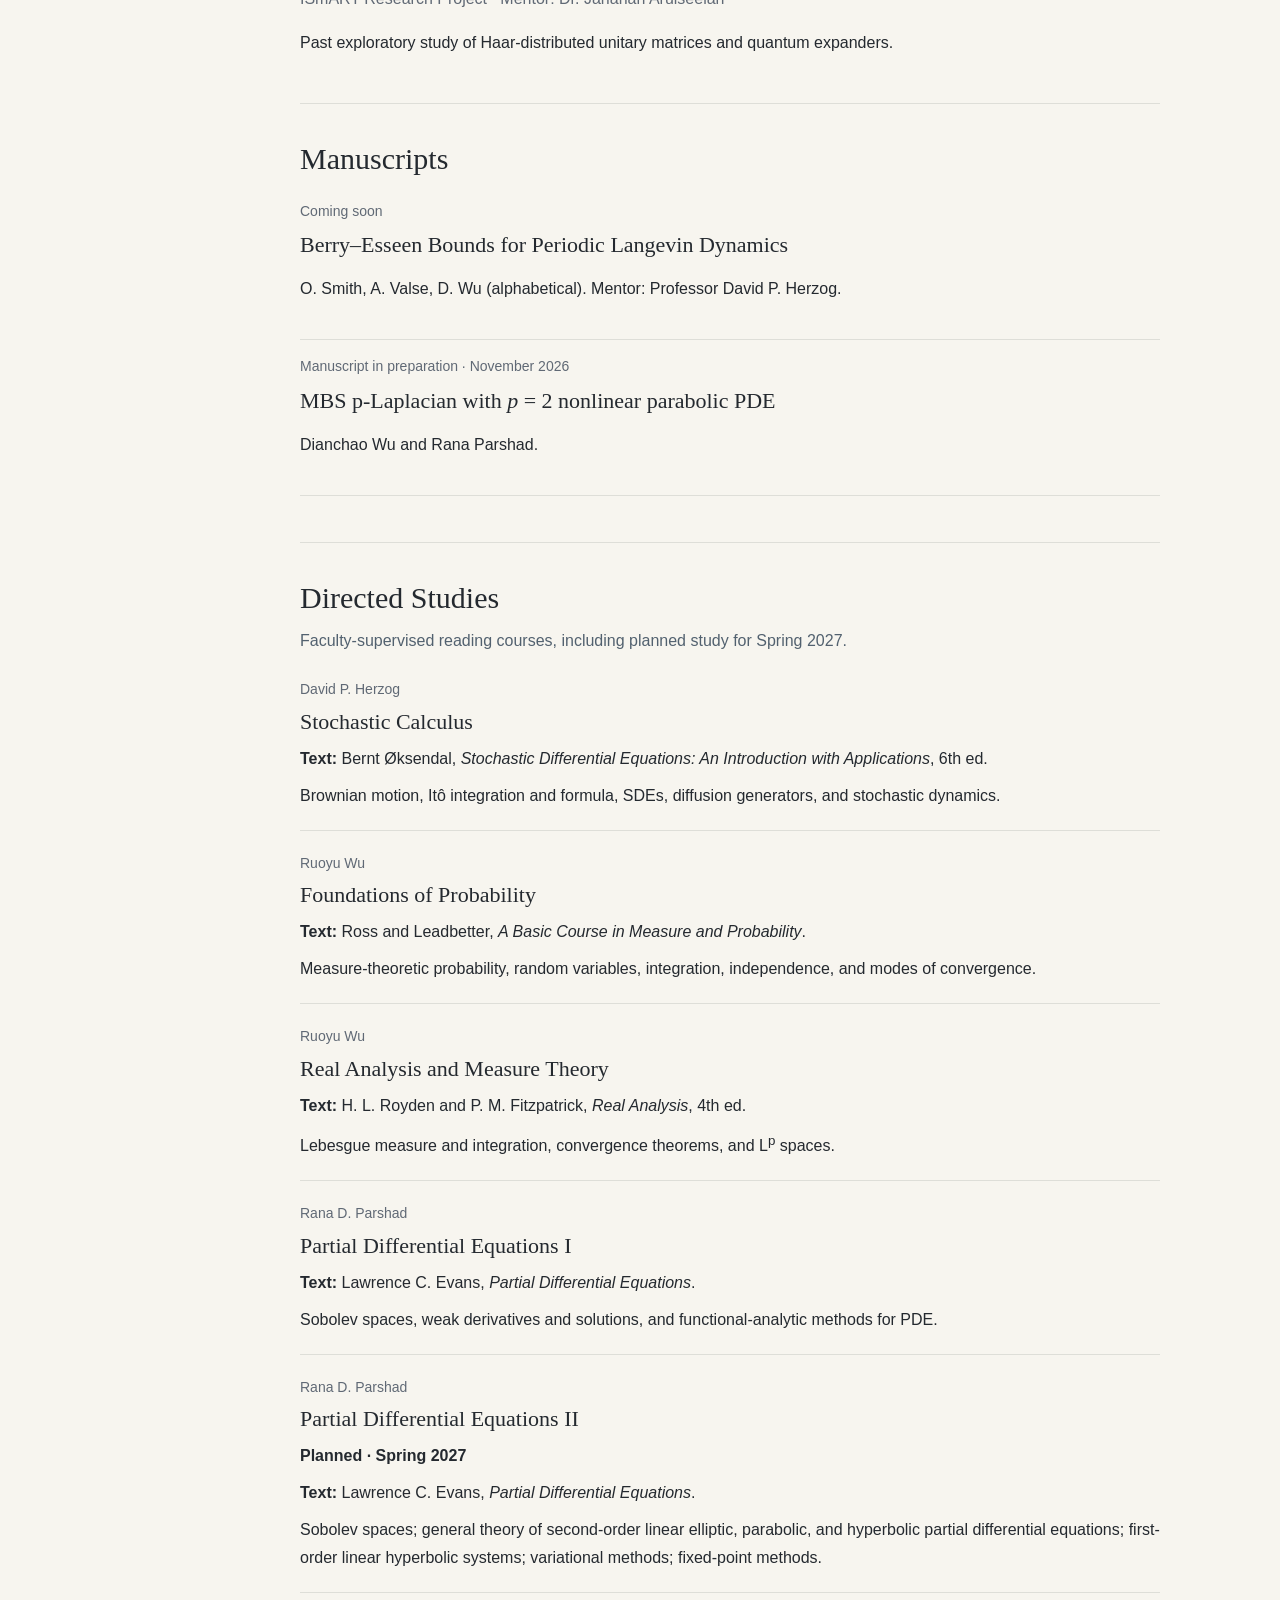
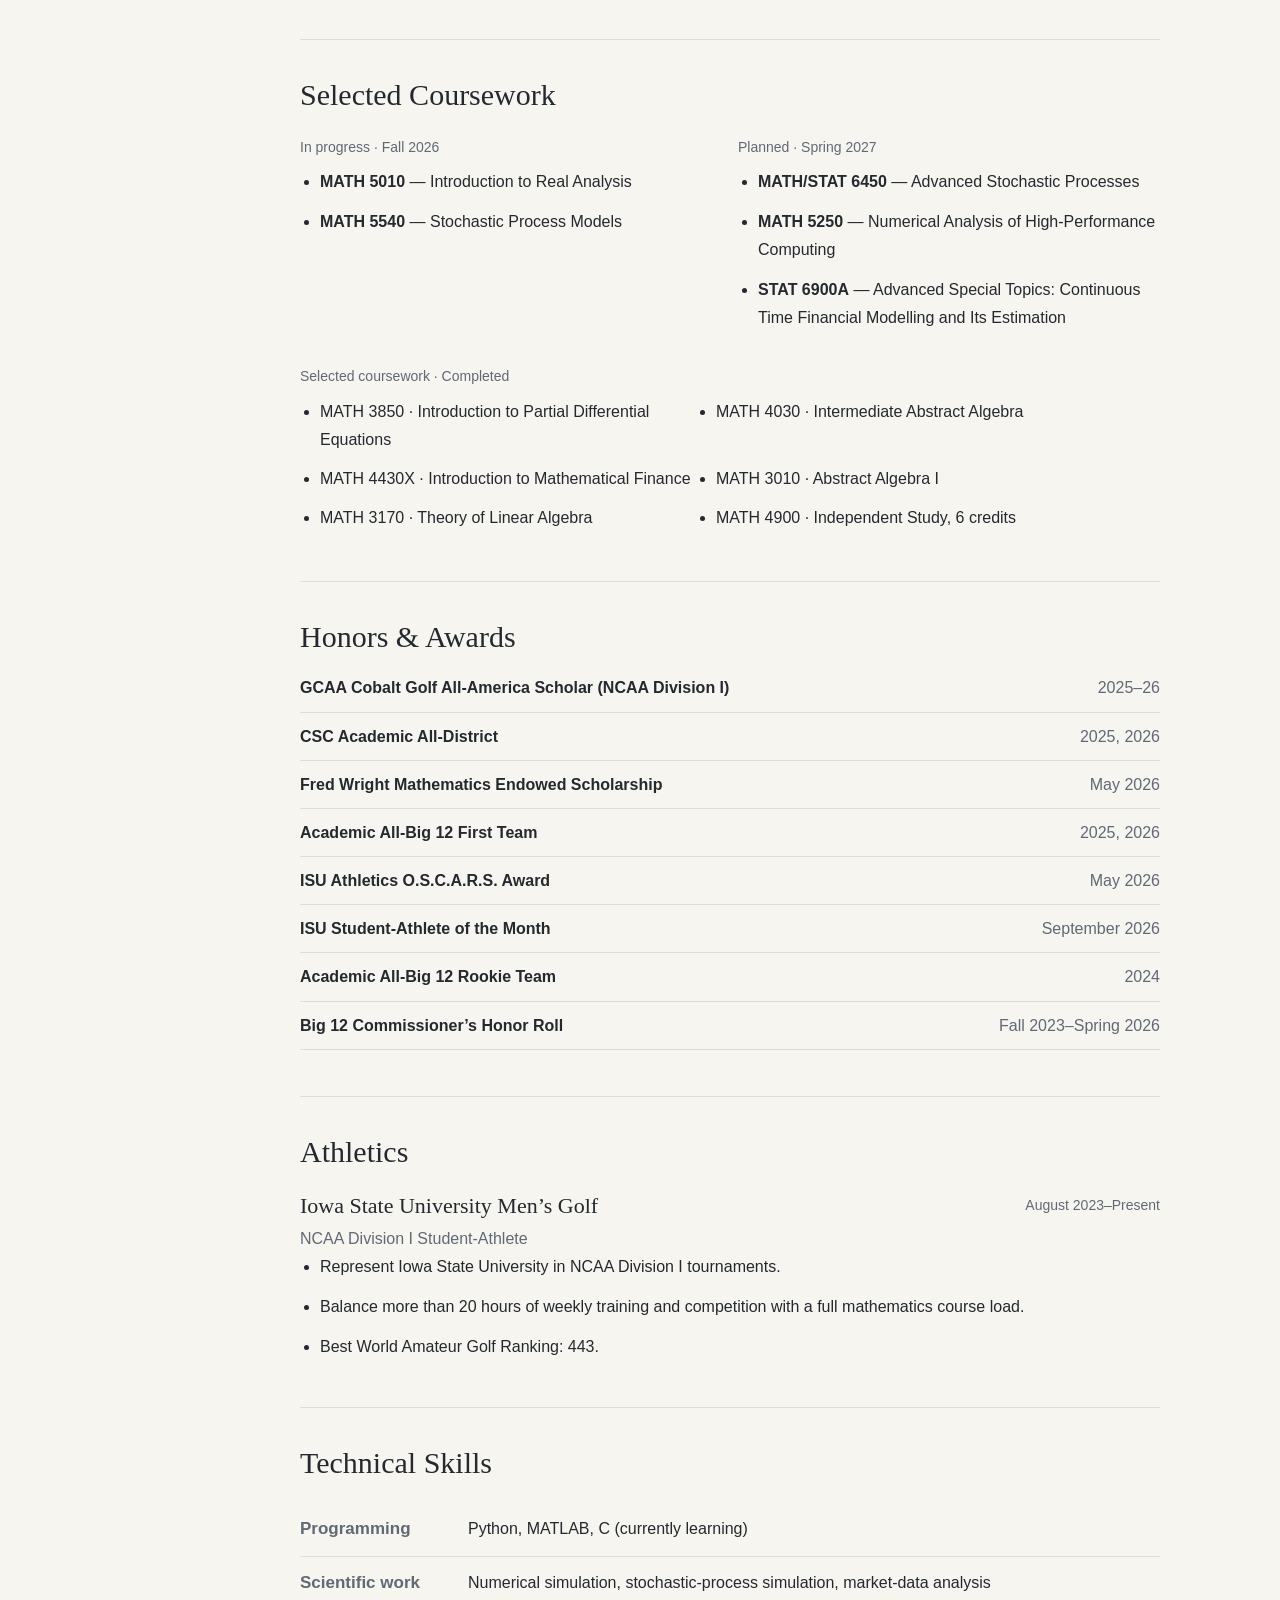
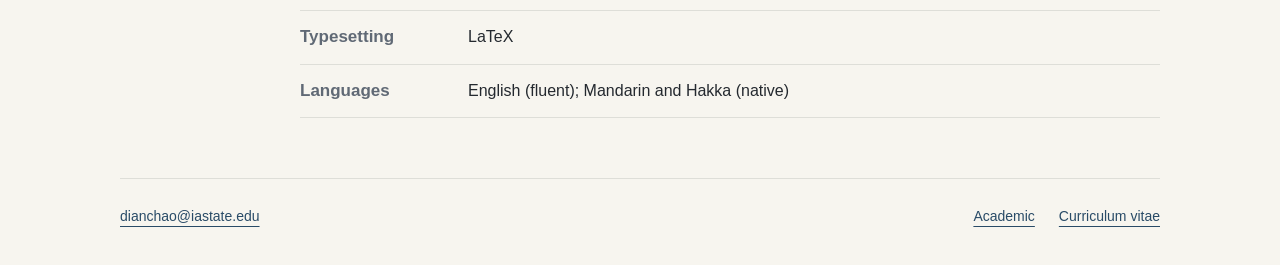
==== commit de0dbd96: "Add planned Spring 2027 PDE II directed study to CV" ====
--- a/cv/index.html
+++ b/cv/index.html
@@ -41,7 +41,7 @@
             <p class="eyebrow">Dianchao Wu</p>
             <h1>Curriculum Vitae</h1>
             <p class="cv-updated">
-                <a href="../cv.pdf?v=20261116" target="_blank">Download as PDF</a>
+                <a href="../cv.pdf?v=20261116-2" target="_blank">Download as PDF</a>
                 <span aria-hidden="true">·</span>
                 Updated <time datetime="2026-11-16">November 16, 2026</time>
             </p>
@@ -64,7 +64,7 @@
                 <a href="#athletics">Athletics</a>
                 <a href="#technical-skills">Technical Skills</a>
             </nav>
-            <a class="cv-download" href="../cv.pdf?v=20261116" target="_blank">Download PDF</a>
+            <a class="cv-download" href="../cv.pdf?v=20261116-2" target="_blank">Download PDF</a>
         </aside>
 
         <article class="cv-document">
@@ -152,7 +152,7 @@
 
             <section class="cv-section" id="directed-studies">
                 <h2>Directed Studies</h2>
-                <p class="cv-section-intro">Four faculty-supervised reading courses.</p>
+                <p class="cv-section-intro">Faculty-supervised reading courses, including planned study for Spring 2027.</p>
 
                 <div class="cv-study-grid">
                     <article class="cv-study-card">
@@ -181,6 +181,14 @@
                         <h3>Partial Differential Equations I</h3>
                         <p><strong>Text:</strong> Lawrence C. Evans, <em>Partial Differential Equations</em>.</p>
                         <p>Sobolev spaces, weak derivatives and solutions, and functional-analytic methods for PDE.</p>
+                    </article>
+
+                    <article class="cv-study-card">
+                        <p class="cv-label">Rana D. Parshad</p>
+                        <h3>Partial Differential Equations II</h3>
+                        <p class="cv-study-status"><strong>Planned · Spring 2027</strong></p>
+                        <p><strong>Text:</strong> Lawrence C. Evans, <em>Partial Differential Equations</em>.</p>
+                        <p>Sobolev spaces; general theory of second-order linear elliptic, parabolic, and hyperbolic partial differential equations; first-order linear hyperbolic systems; variational methods; fixed-point methods.</p>
                     </article>
                 </div>
             </section>
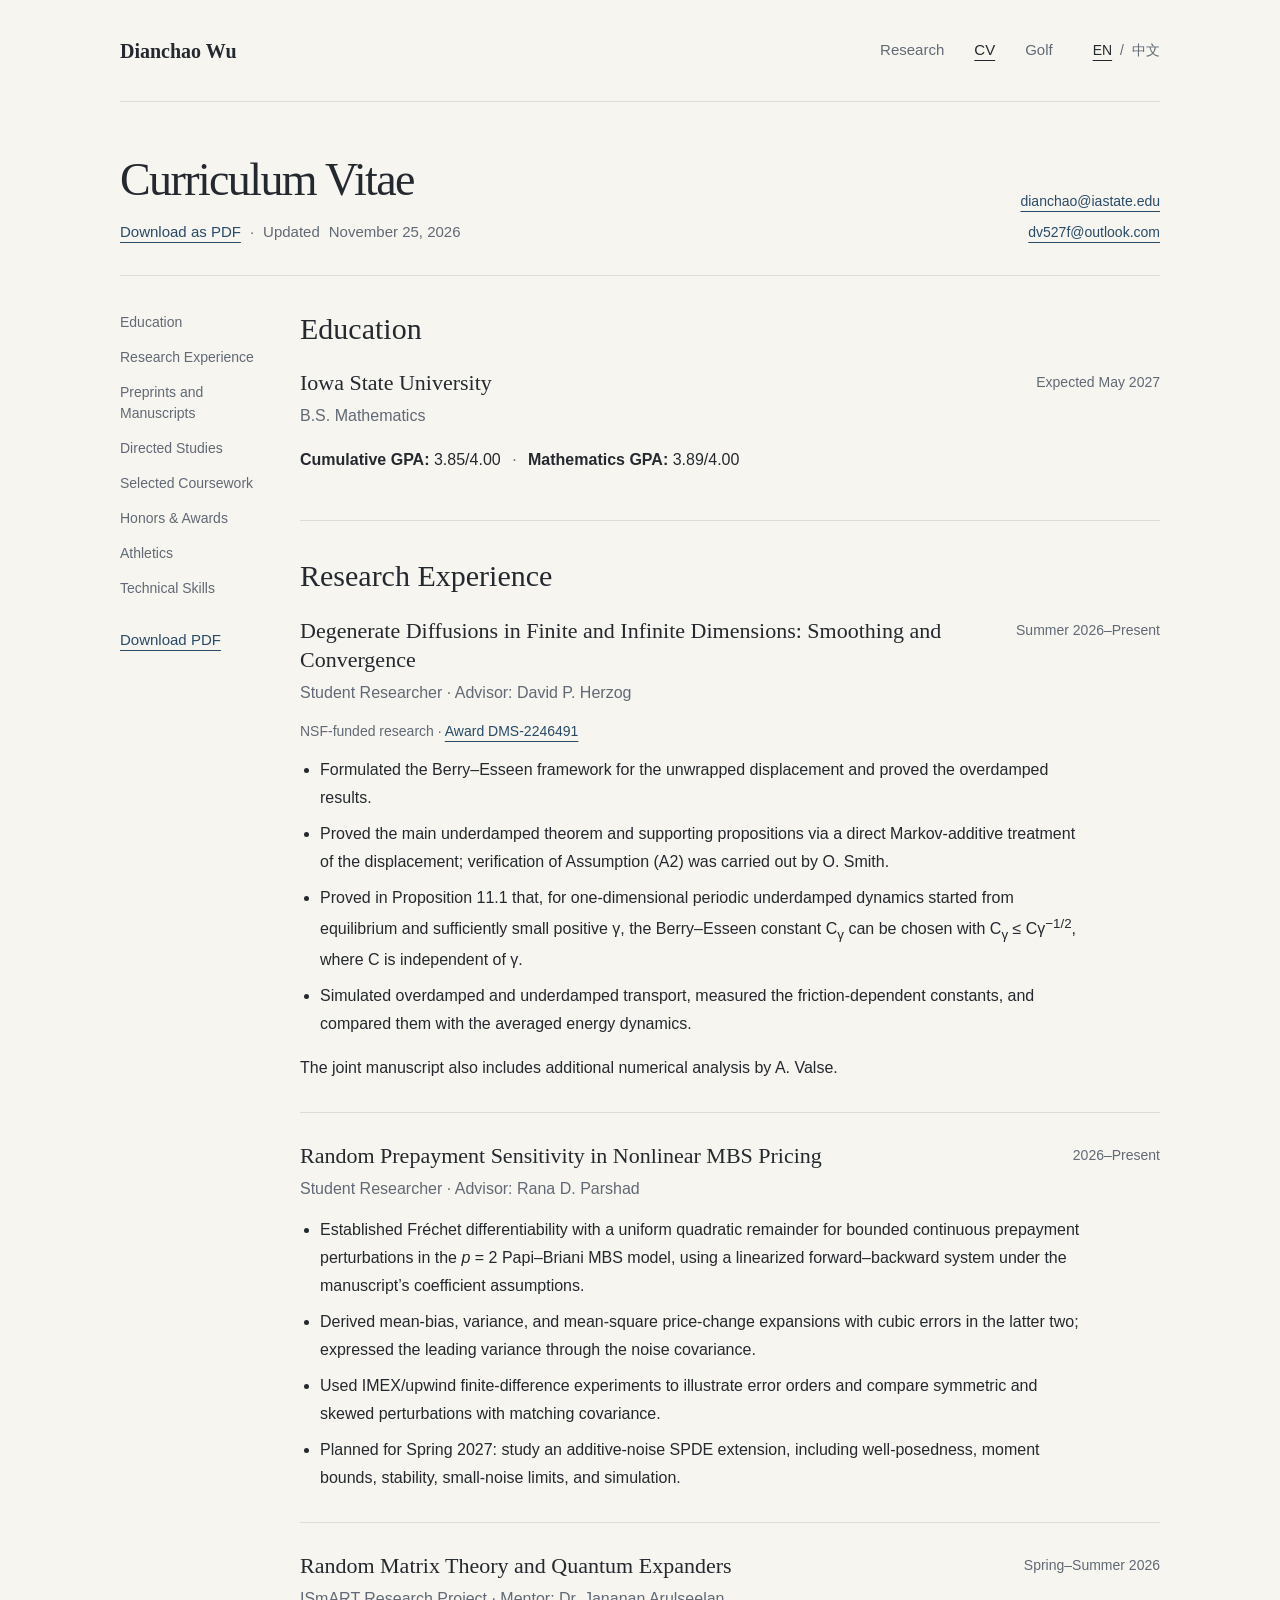
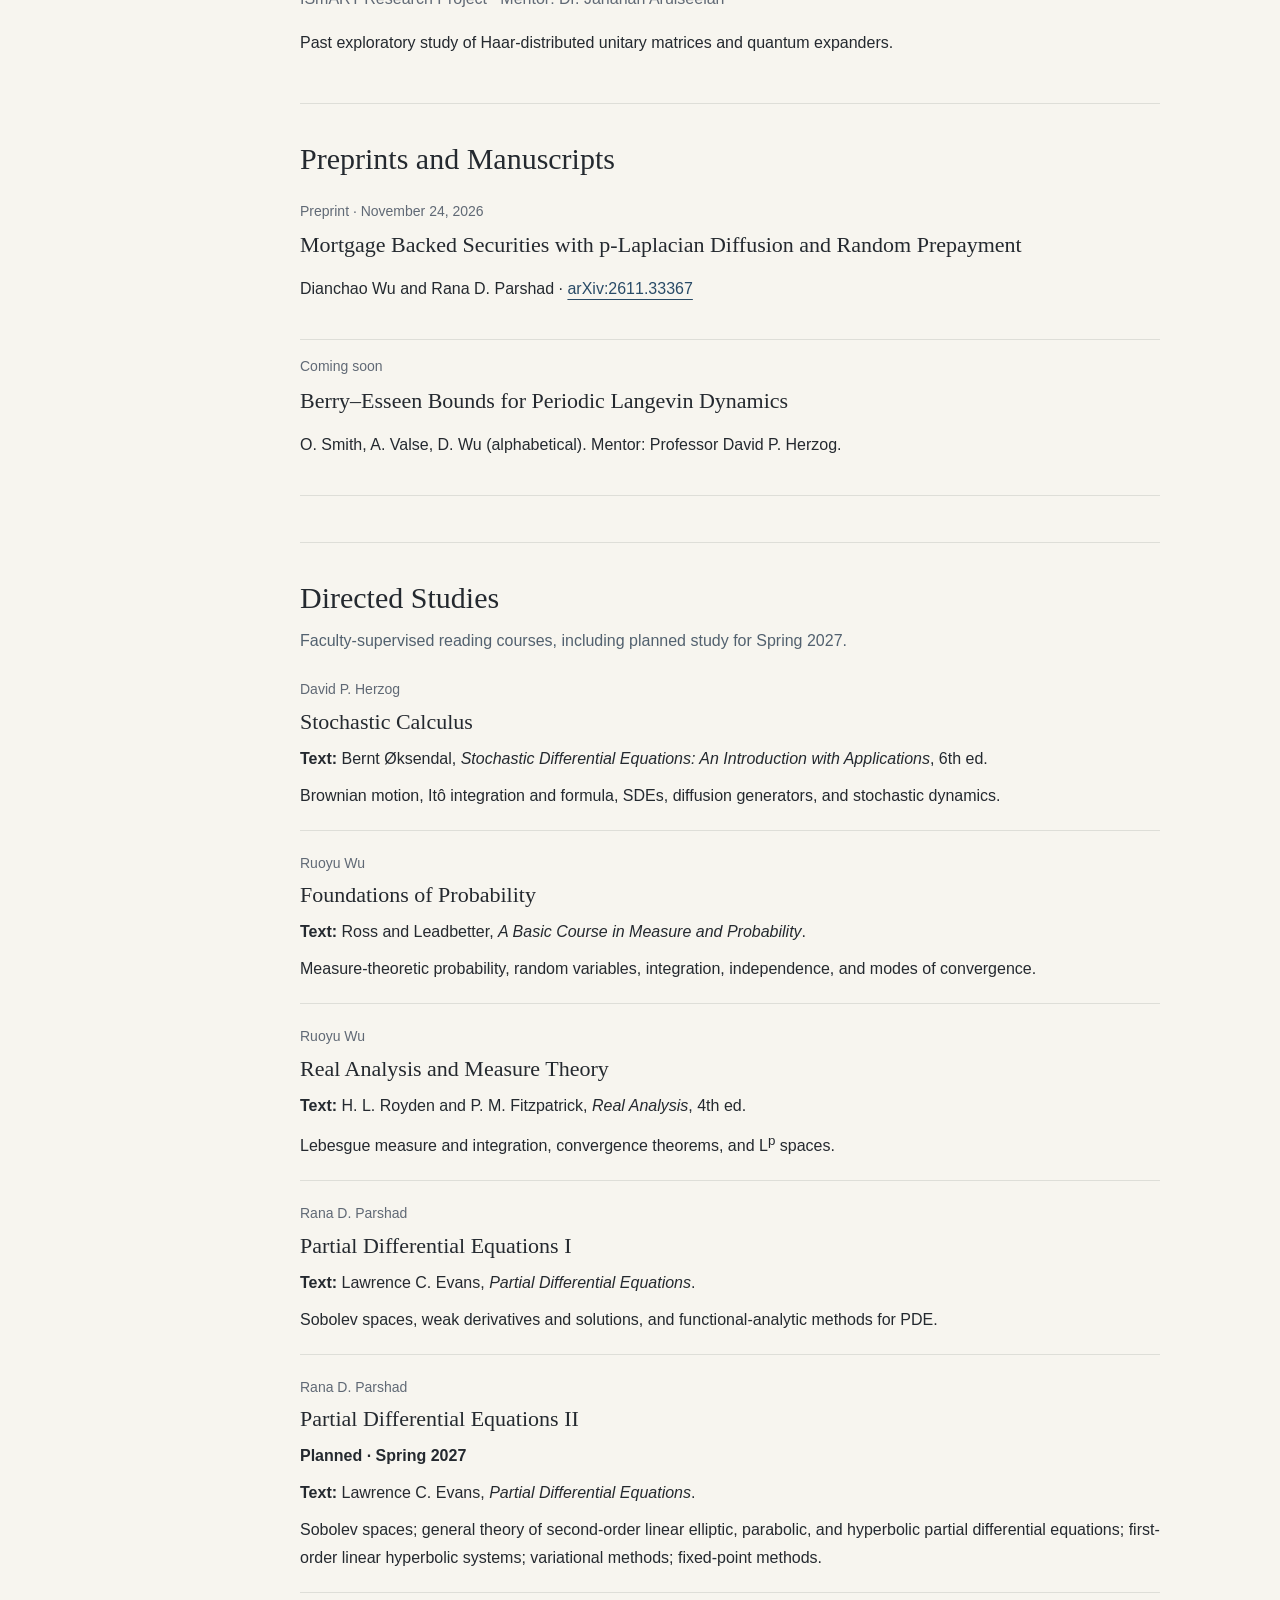
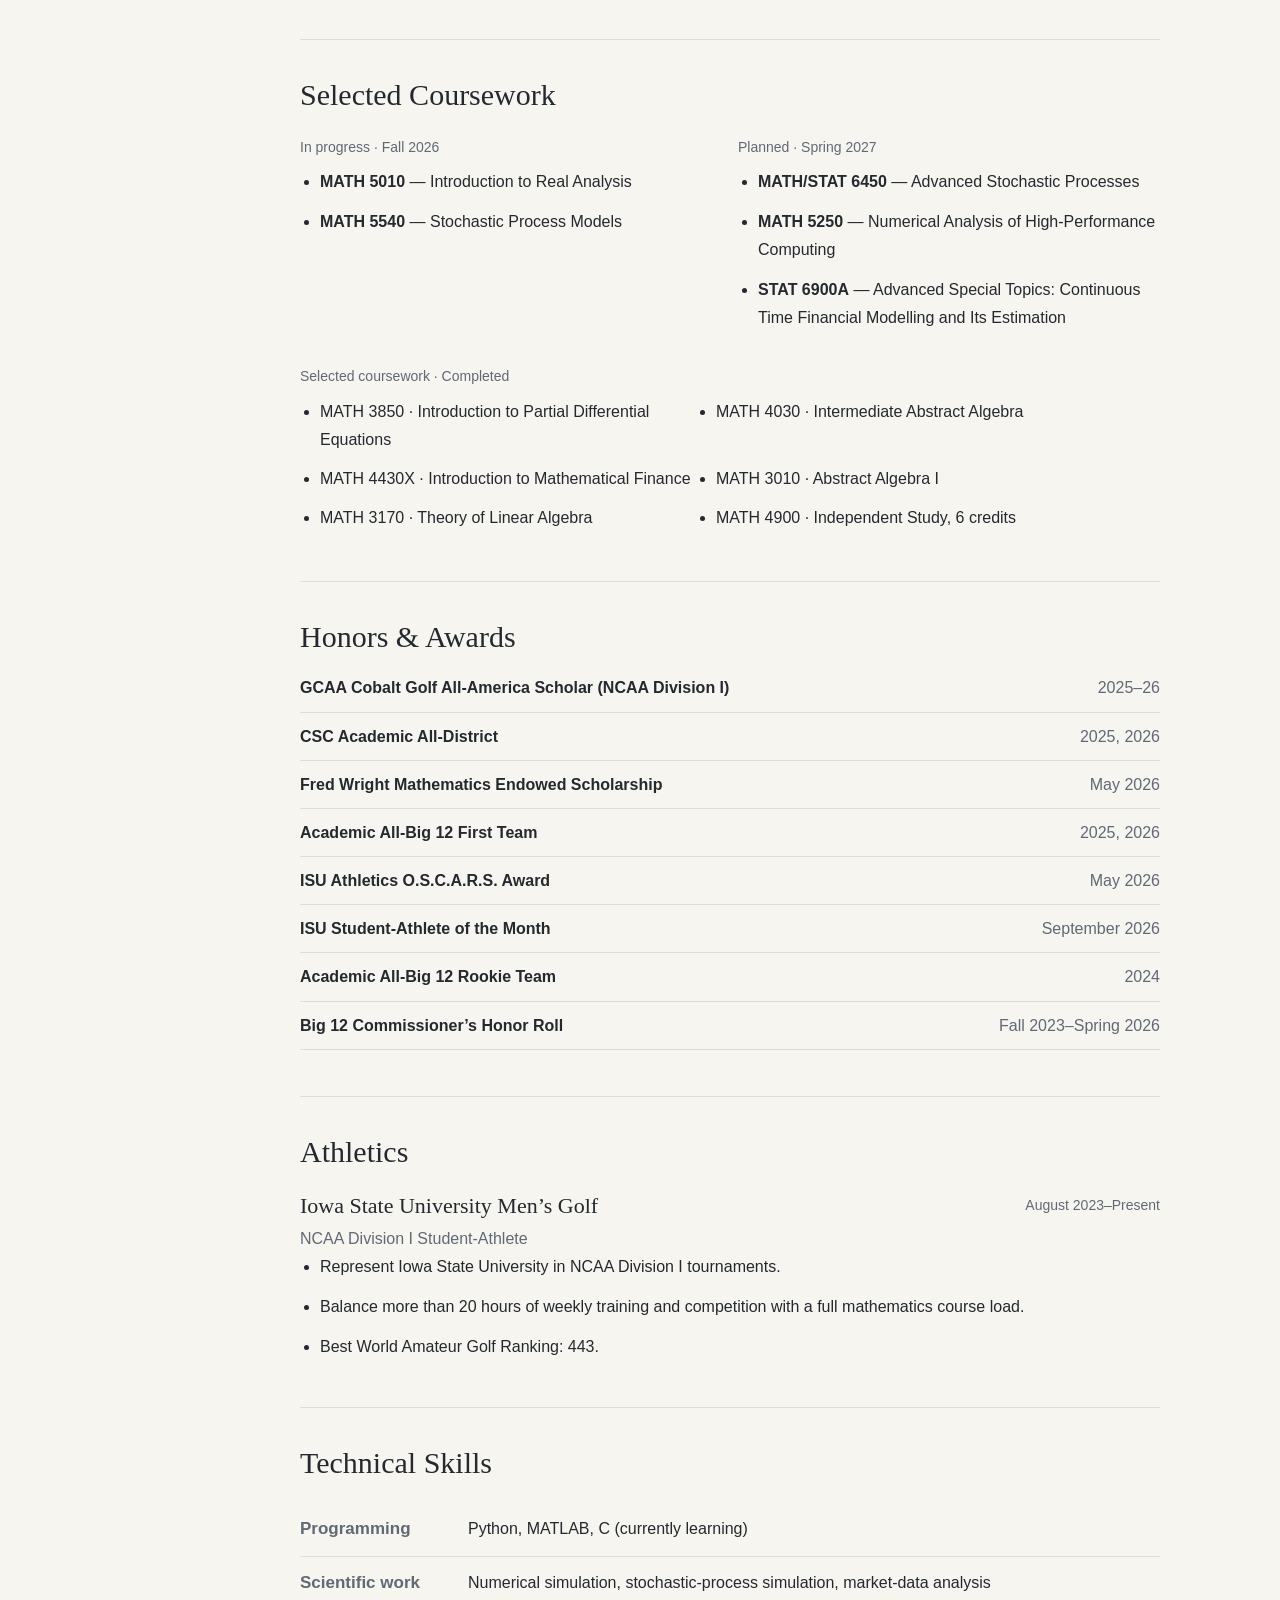
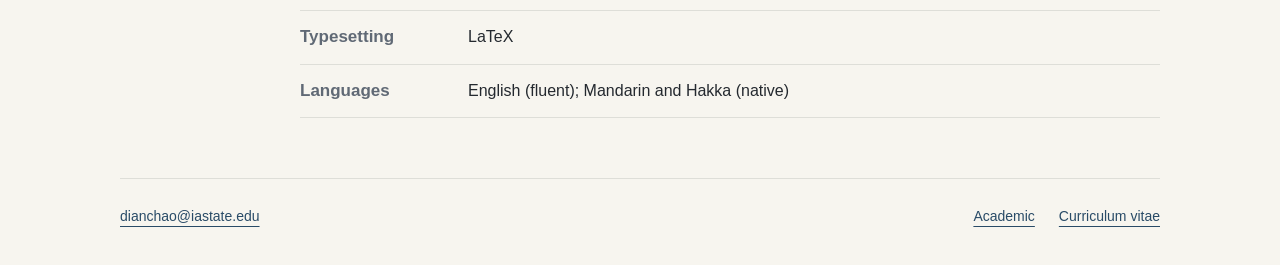
==== commit d4cdd0e8: "List MBS arXiv preprint on bilingual site and CV" ====
--- a/cv/index.html
+++ b/cv/index.html
@@ -41,9 +41,9 @@
             <p class="eyebrow">Dianchao Wu</p>
             <h1>Curriculum Vitae</h1>
             <p class="cv-updated">
-                <a href="../cv.pdf?v=20261116-2" target="_blank">Download as PDF</a>
+                <a href="../cv.pdf?v=20261125" target="_blank">Download as PDF</a>
                 <span aria-hidden="true">·</span>
-                Updated <time datetime="2026-11-16">November 16, 2026</time>
+                Updated <time datetime="2026-11-25">November 25, 2026</time>
             </p>
         </div>
         <div class="cv-contact" aria-label="Contact information">
@@ -57,14 +57,14 @@
             <nav class="cv-toc" aria-label="Curriculum vitae sections">
                 <a href="#education">Education</a>
                 <a href="#research-experience">Research Experience</a>
-                <a href="#manuscripts">Manuscripts</a>
+                <a href="#manuscripts">Preprints and Manuscripts</a>
                 <a href="#directed-studies">Directed Studies</a>
                 <a href="#coursework">Selected Coursework</a>
                 <a href="#honors">Honors &amp; Awards</a>
                 <a href="#athletics">Athletics</a>
                 <a href="#technical-skills">Technical Skills</a>
             </nav>
-            <a class="cv-download" href="../cv.pdf?v=20261116-2" target="_blank">Download PDF</a>
+            <a class="cv-download" href="../cv.pdf?v=20261125" target="_blank">Download PDF</a>
         </aside>
 
         <article class="cv-document">
@@ -134,18 +134,18 @@
             </section>
 
             <section class="cv-section" id="manuscripts">
-                <h2>Manuscripts</h2>
+                <h2>Preprints and Manuscripts</h2>
                 <div class="manuscript-list">
+                    <article class="manuscript-entry">
+                        <p class="manuscript-status">Preprint · November 24, 2026</p>
+                        <h3>Mortgage Backed Securities with p-Laplacian Diffusion and Random Prepayment</h3>
+                        <p>Dianchao Wu and Rana D. Parshad · <a href="https://arxiv.org/abs/2611.33367">arXiv:2611.33367</a></p>
+                    </article>
+
                     <article class="manuscript-entry">
                         <p class="manuscript-status">Coming soon</p>
                         <h3>Berry–Esseen Bounds for Periodic Langevin Dynamics</h3>
                         <p>O. Smith, A. Valse, D. Wu (alphabetical). Mentor: Professor David P. Herzog.</p>
-                    </article>
-
-                    <article class="manuscript-entry">
-                        <p class="manuscript-status">Manuscript in preparation · November 2026</p>
-                        <h3>MBS p-Laplacian with <i>p</i> = 2 nonlinear parabolic PDE</h3>
-                        <p>Dianchao Wu and Rana Parshad.</p>
                     </article>
                 </div>
             </section>
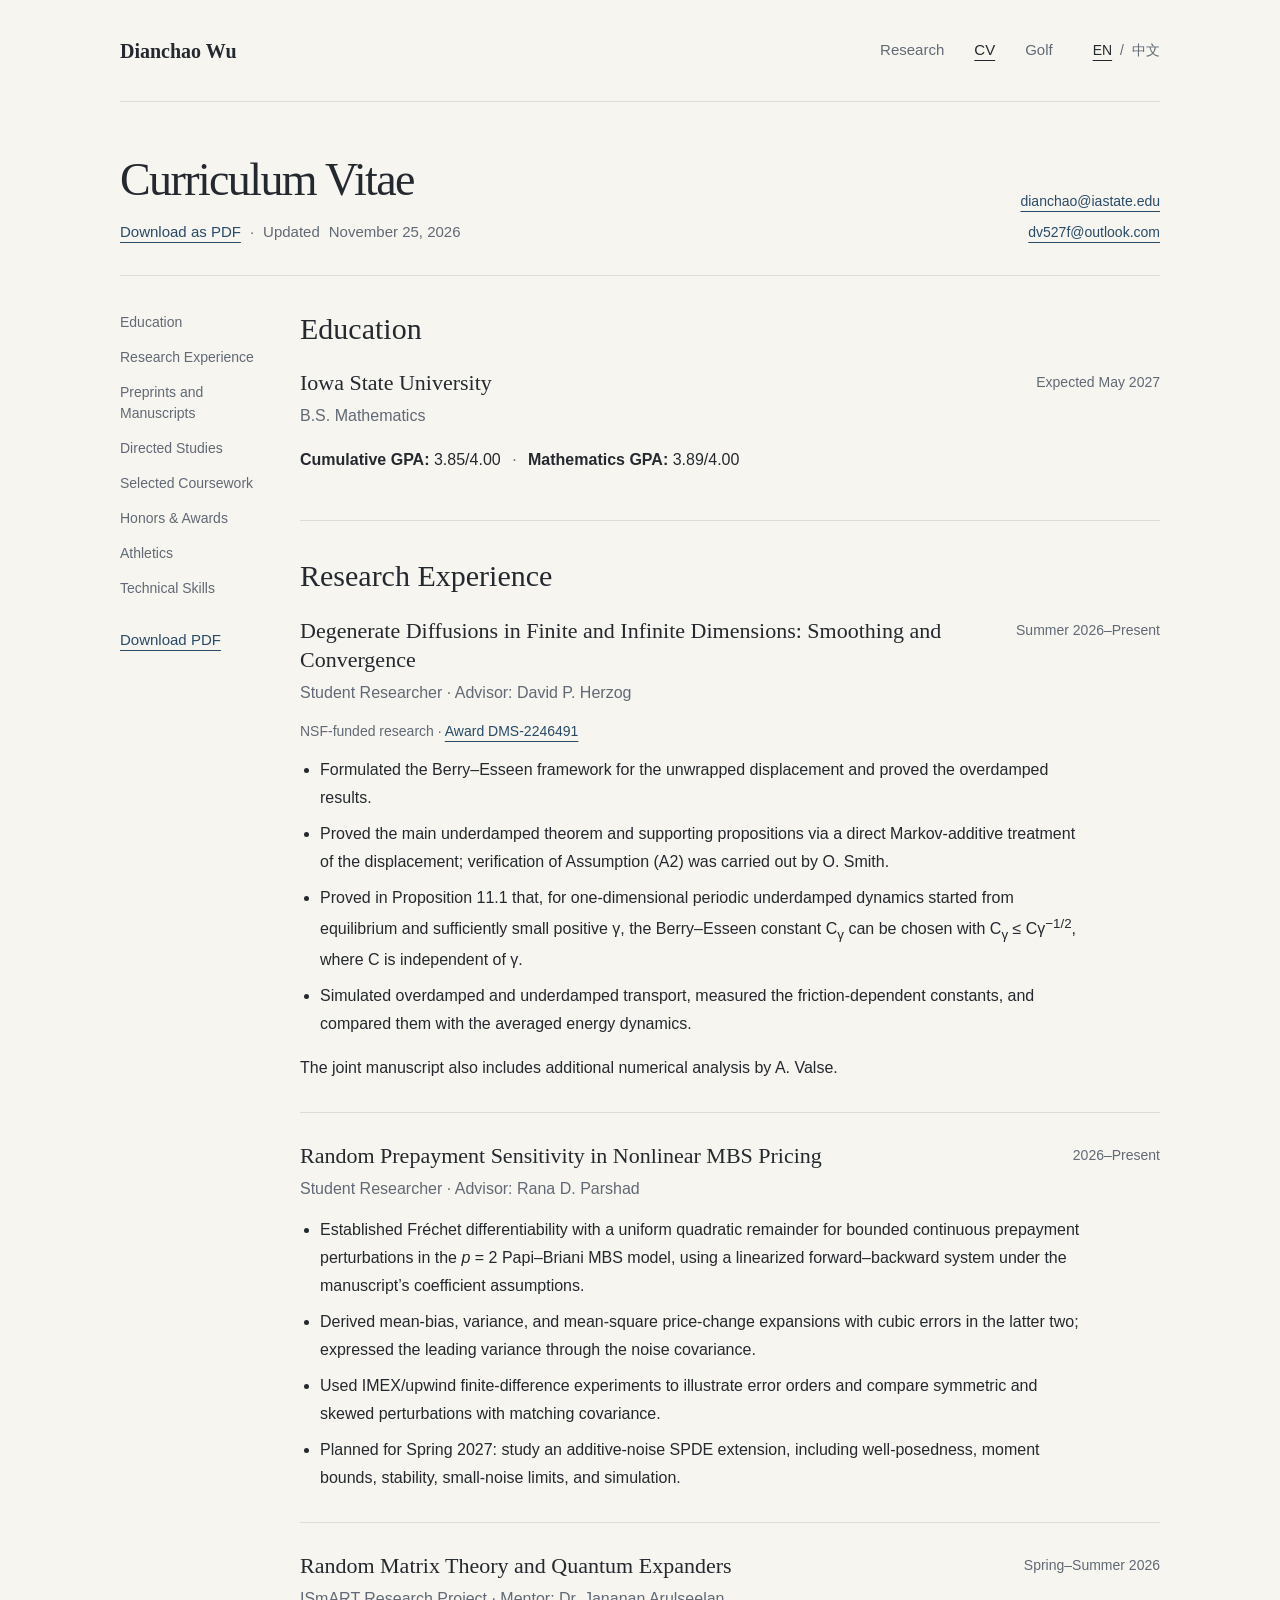
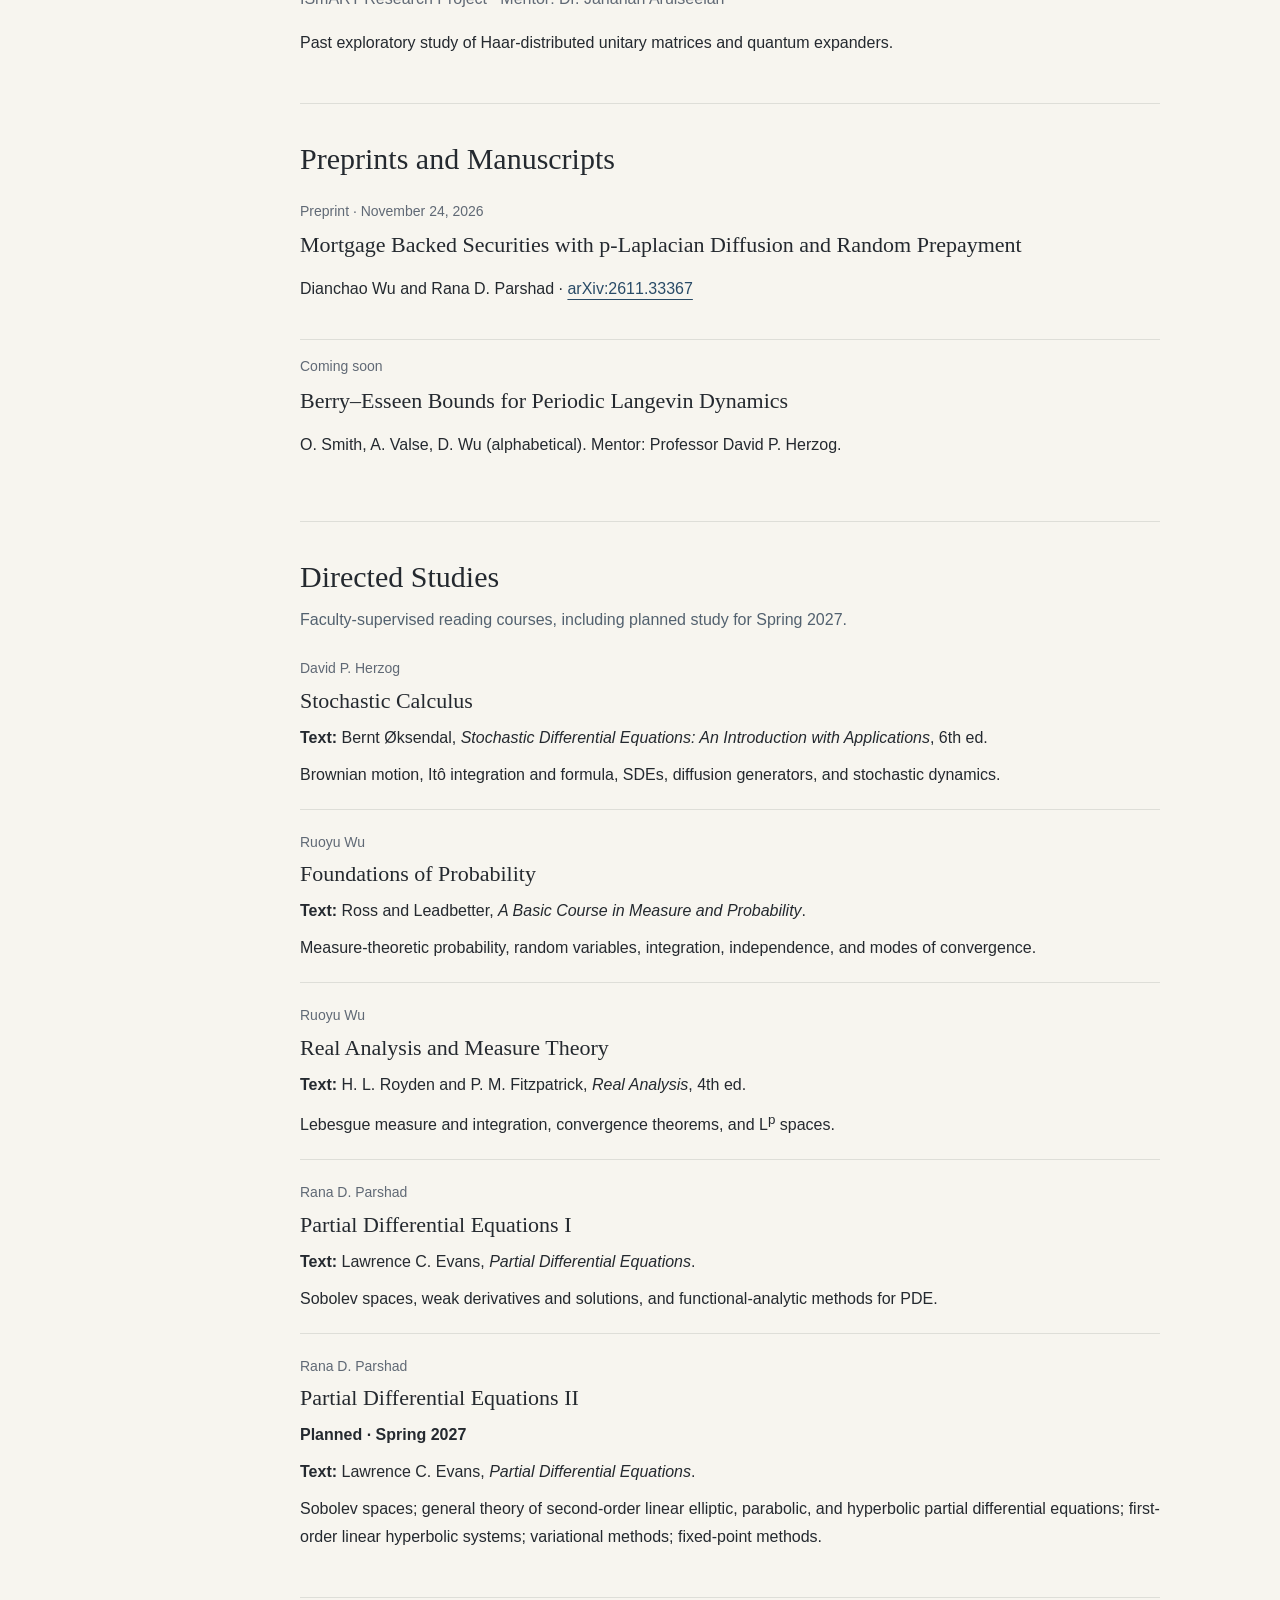
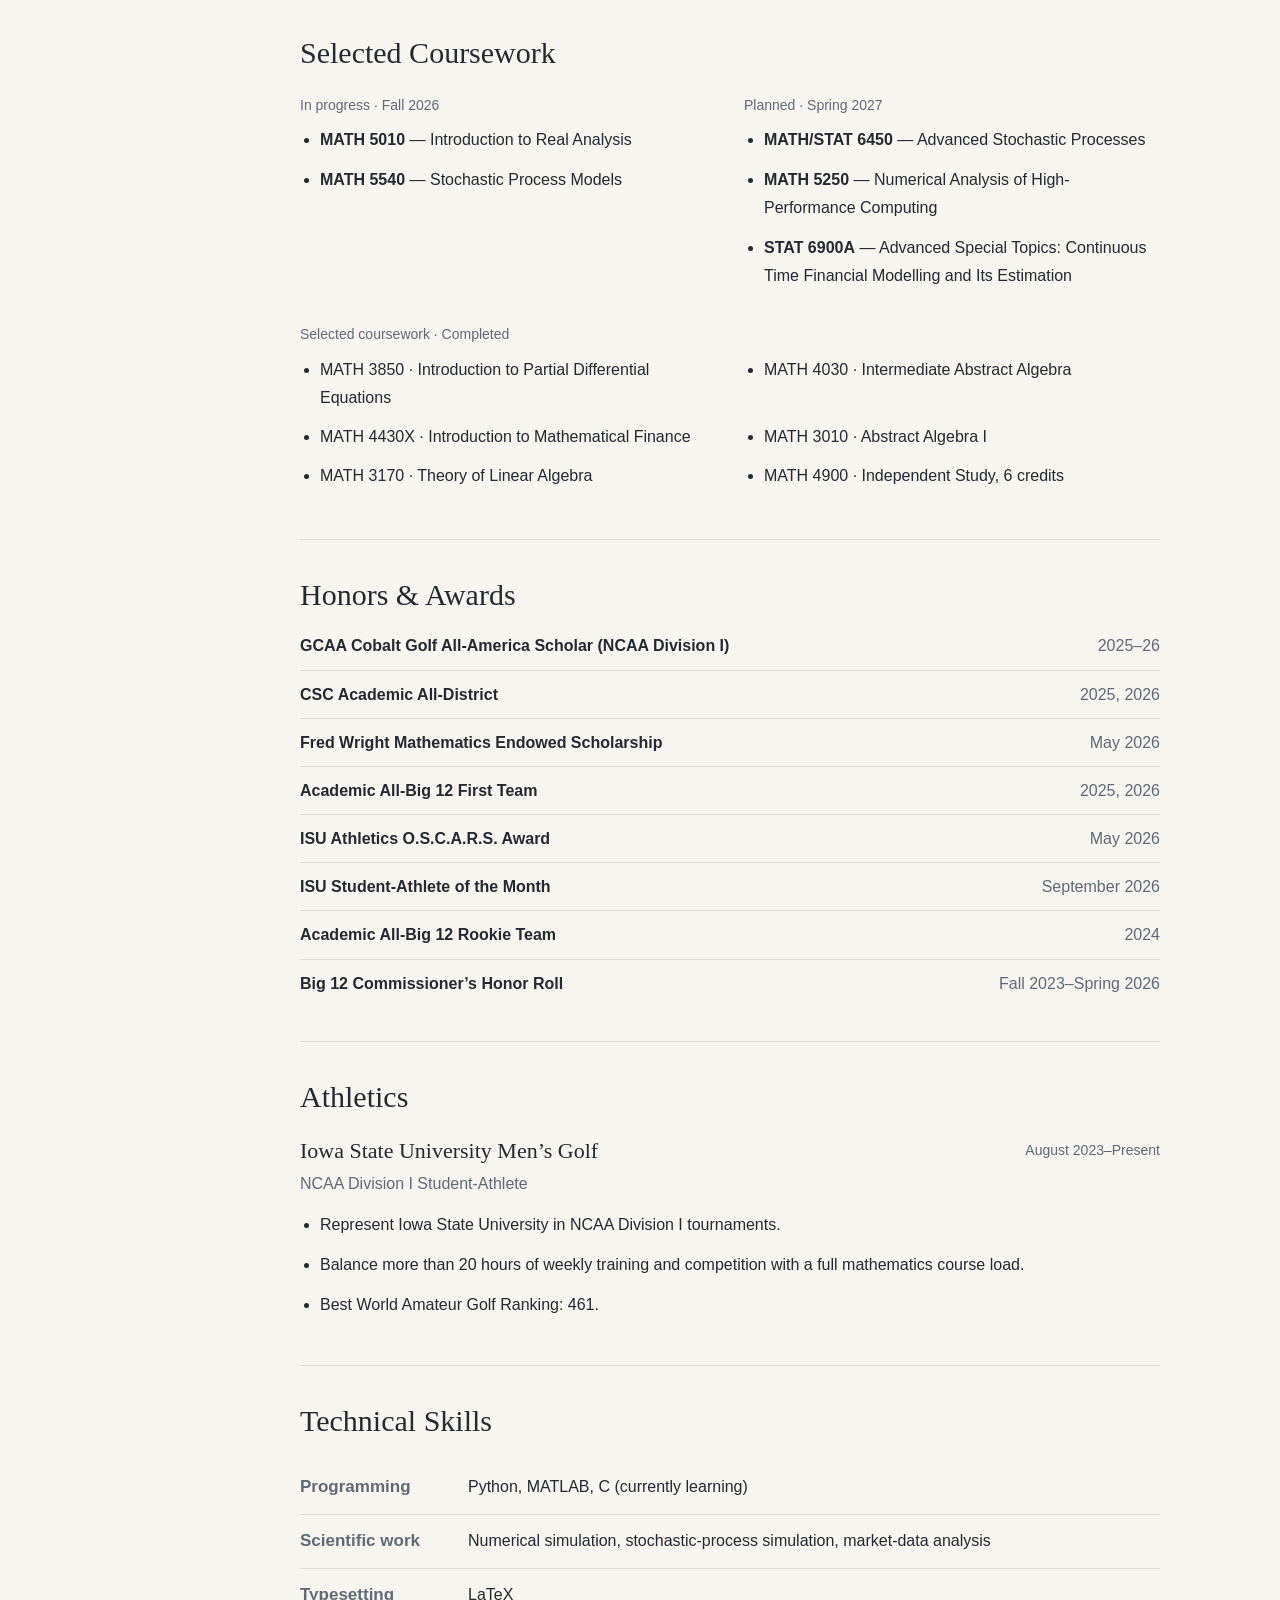
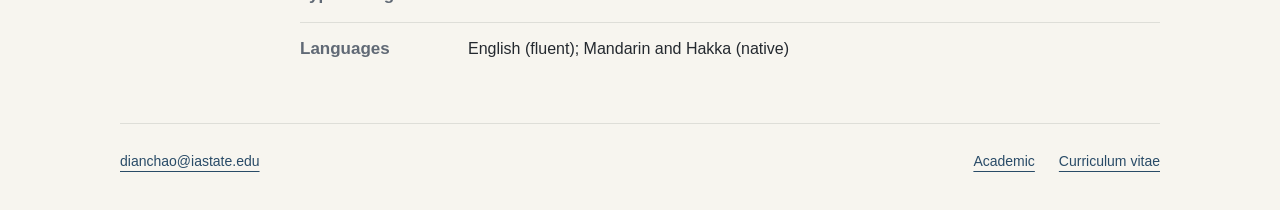
==== commit d5eab923: "Refine bilingual golf and research pages and correct career WAGR to 461" ====
--- a/cv/index.html
+++ b/cv/index.html
@@ -10,7 +10,7 @@
     <title>Curriculum Vitae | Dianchao Wu</title>
     <link rel="stylesheet" href="../style.css">
     <link rel="stylesheet" href="../language-switch.css?v=20260927-1">
-    <link rel="stylesheet" href="../editorial.css?v=20261008-1">
+    <link rel="stylesheet" href="../editorial.css?v=20261125-1">
     <script src="../language-switch.js" defer></script>
     <link rel="alternate" hreflang="en" href="./">
     <link rel="alternate" hreflang="zh-CN" href="../zh/cv/">
@@ -41,7 +41,7 @@
             <p class="eyebrow">Dianchao Wu</p>
             <h1>Curriculum Vitae</h1>
             <p class="cv-updated">
-                <a href="../cv.pdf?v=20261125" target="_blank">Download as PDF</a>
+                <a href="../cv.pdf?v=20261125-2" target="_blank">Download as PDF</a>
                 <span aria-hidden="true">·</span>
                 Updated <time datetime="2026-11-25">November 25, 2026</time>
             </p>
@@ -64,7 +64,7 @@
                 <a href="#athletics">Athletics</a>
                 <a href="#technical-skills">Technical Skills</a>
             </nav>
-            <a class="cv-download" href="../cv.pdf?v=20261125" target="_blank">Download PDF</a>
+            <a class="cv-download" href="../cv.pdf?v=20261125-2" target="_blank">Download PDF</a>
         </aside>
 
         <article class="cv-document">
@@ -260,7 +260,7 @@
                 <ul>
                     <li>Represent Iowa State University in NCAA Division I tournaments.</li>
                     <li>Balance more than 20 hours of weekly training and competition with a full mathematics course load.</li>
-                    <li>Best World Amateur Golf Ranking: 443.</li>
+                    <li>Best World Amateur Golf Ranking: 461.</li>
                 </ul>
             </section>
 
--- a/editorial.css
+++ b/editorial.css
@@ -203,6 +203,49 @@
 .golf-closing > div { padding: 0 0 0 35px; }
 .golf-closing p { color: var(--muted); font-size: 17px; }
 html:lang(zh-CN) p, html:lang(zh-CN) li { line-height: 1.9; }
+/* Refinements, November 2026: figures, spacing after collapsed blocks, single section rules. */
+.editorial-project-row.has-figure { grid-template-columns: 155px minmax(0, 1fr) 230px; column-gap: 25px; }
+.editorial-project-figure { margin: 0 0 0 14px; align-self: center; }
+.editorial-project-figure a { display: block; }
+.editorial-project-figure img { display: block; width: 100%; height: auto; }
+.research-plots { margin: 34px 0 0; }
+.research-plots-grid { display: grid; grid-template-columns: repeat(2, minmax(0, 1fr)); gap: 24px; }
+.research-plots img { display: block; width: 100%; height: auto; }
+.research-plots + p { margin-top: 24px; }
+.research-plots figcaption { margin-top: 12px; color: var(--muted); font-size: 14px; line-height: 1.75; }
+.proof-details + .work-card, .proof-details + .result-panel { margin-top: 34px; }
+.cv-study-card:last-child, .manuscript-entry:last-child,
+.cv-honor-list > div:last-child, .skills-list > div:last-child { border-bottom: 0; padding-bottom: 0; }
+.cv-section > .cv-item-head + ul { margin-top: 13px; }
+.coursework-grid { column-gap: 28px; }
+.course-chip-list { max-width: none; column-gap: 48px; }
+/* Golf page, November 2026: headline figures, captions under photographs, results as one aligned list. */
+.golf-hero-stats { display: grid; grid-template-columns: repeat(3, minmax(0, 1fr)); gap: 22px; margin: 34px 0 28px; padding-top: 24px; border-top: 1px solid var(--line); }
+.golf-hero-stats dt { font: 400 34px/1.15 var(--editorial-serif); color: var(--accent); letter-spacing: -.02em; }
+.golf-hero-stats dd { margin: 7px 0 0; color: var(--muted); font-size: 13px; line-height: 1.5; }
+.golf-hero-figure { display: flex; flex-direction: column; min-height: 0; overflow: visible; }
+.golf-hero-figure img { flex: none; height: 540px; }
+.golf-hero-figure figcaption, .golf-photo-grid figcaption { position: static; display: block; padding: 9px 0 0; background: none; color: var(--muted); font-size: 13px; line-height: 1.5; }
+.golf-photo-grid { grid-template-columns: repeat(3, minmax(0, 1fr)); gap: 20px; }
+.golf-photo-grid figure, .golf-photo-grid figure:nth-child(2) { grid-column: auto; grid-row: auto; height: auto; overflow: visible; background: transparent; }
+.golf-photo-grid img { height: auto; aspect-ratio: 3 / 2; object-fit: cover; }
+.golf-photo-grid figcaption strong { color: var(--ink); font-weight: 500; }
+.golf-photo-grid figcaption strong::after { content: " · "; color: var(--muted); font-weight: 400; }
+.golf-photo-grid figcaption span { display: inline; margin: 0; color: var(--muted); text-align: left; }
+.golf-results-grid { grid-template-columns: 1fr; gap: 0; }
+.golf-results-grid section { display: grid; grid-template-columns: 155px minmax(0, 580px); column-gap: 25px; padding-bottom: 20px; }
+.golf-results-grid section:last-child { padding-bottom: 0; }
+.golf-results-grid h3 { grid-row: 1; min-height: 0; margin: 0; padding-top: 16px; font: 400 14px/1.4 var(--editorial-sans); color: var(--muted); }
+.golf-results-grid a { grid-column: 2; }
+.golf-results-grid a strong { font: 400 20px/1.2 var(--editorial-serif); font-variant-numeric: tabular-nums; }
+.golf-mindset .eyebrow, .golf-closing .eyebrow { color: var(--muted); font-size: 14px; }
+.golf-mindset { border-bottom: 0; }
+.golf-mindset-copy p { padding: 0; border-bottom: 0; }
+.golf-mindset-copy p + p { margin-top: 18px; }
+.golf-closing { margin-top: 0; }
+@media(max-width:920px) {
+  .golf-closing > div { padding: 26px 0 0; }
+}
 @media(max-width:800px) {
   .nav-container, .page, .research-page, .cv-page, .golf-page, .editorial-home, .site-footer { width: calc(100% - 48px); }
   .nav-container { gap: 25px; min-height: 86px; }
@@ -212,6 +255,8 @@
   .editorial-intro h1 { font-size: 48px; }
   .editorial-project-row, .editorial-beyond { grid-template-columns: 120px minmax(0,1fr); gap: 20px; }
   .editorial-beyond>a { grid-column: 2; }
+  .editorial-project-row.has-figure { grid-template-columns: 120px minmax(0,1fr) 170px; column-gap: 20px; }
+  .editorial-project-figure { margin-left: 4px; }
   .page, .cv-layout { grid-template-columns: 120px minmax(0,1fr); gap: 20px; }
   .research-page { display: block; }
   .research-sidebar { display: block; position: static; margin: 0 0 25px; }
@@ -222,10 +267,10 @@
   .golf-hero-figure { min-height: 500px; }
   .golf-introduction { gap: 28px; }
   .golf-section-heading { grid-template-columns: 120px minmax(0,1fr); gap: 20px; }
-  .golf-photo-grid { grid-template-columns: 1fr; }
-  .golf-photo-grid figure { height: auto; }
-  .golf-photo-grid img { height: auto; object-fit: contain; }
-  .golf-photo-grid figure:nth-child(2) { grid-column: auto; grid-row: auto; }
+  .golf-hero-figure img { height: 500px; }
+  .golf-hero-stats { gap: 16px; }
+  .golf-hero-stats dt { font-size: 30px; }
+  .golf-results-grid section { grid-template-columns: 120px minmax(0, 1fr); column-gap: 20px; }
 }
 @media(max-width:560px) {
   body, html:lang(zh-CN) body { font-size: 16px; }
@@ -241,7 +286,10 @@
   .editorial-fields { margin-top: 15px; }
   .editorial-bio { margin-top: 14px; }
   .editorial-links { gap: 23px; margin-top: 20px; }
-  .editorial-project-row { display: block; padding: 24px 0 27px; }
+  .editorial-project-row, .editorial-project-row.has-figure { display: block; padding: 24px 0 27px; }
+  .editorial-project-figure { max-width: 250px; margin: 20px 0 0; }
+  .research-plots-grid { grid-template-columns: 1fr; gap: 18px; }
+  .research-plots figcaption { font-size: 13px; }
   .editorial-project-label { padding: 0; margin-bottom: 13px; }
   .editorial-project-label span { display: inline; margin-right: 12px; }
   .editorial-project-label div { display: inline; }
@@ -284,8 +332,11 @@
   .golf-journey, .golf-results, .golf-mindset { padding: 36px 0; }
   .golf-section-heading { display: block; }
   .golf-section-heading h2, .golf-mindset h2, .golf-closing h2 { font-size: 30px; }
-  .golf-results-grid { grid-template-columns: 1fr; gap: 28px; }
+  .golf-photo-grid { grid-template-columns: 1fr; gap: 22px; }
+  .golf-results-grid section { display: block; padding-bottom: 24px; }
+  .golf-results-grid h3 { padding: 0 0 10px; }
   .golf-mindset { display: block; }
+  .golf-mindset h2 { margin-bottom: 18px; }
   .golf-closing { display: block; }
   .golf-closing > div { padding: 26px 0 0; }
   .site-footer { flex-direction: column; align-items: flex-start; gap: 14px; }
